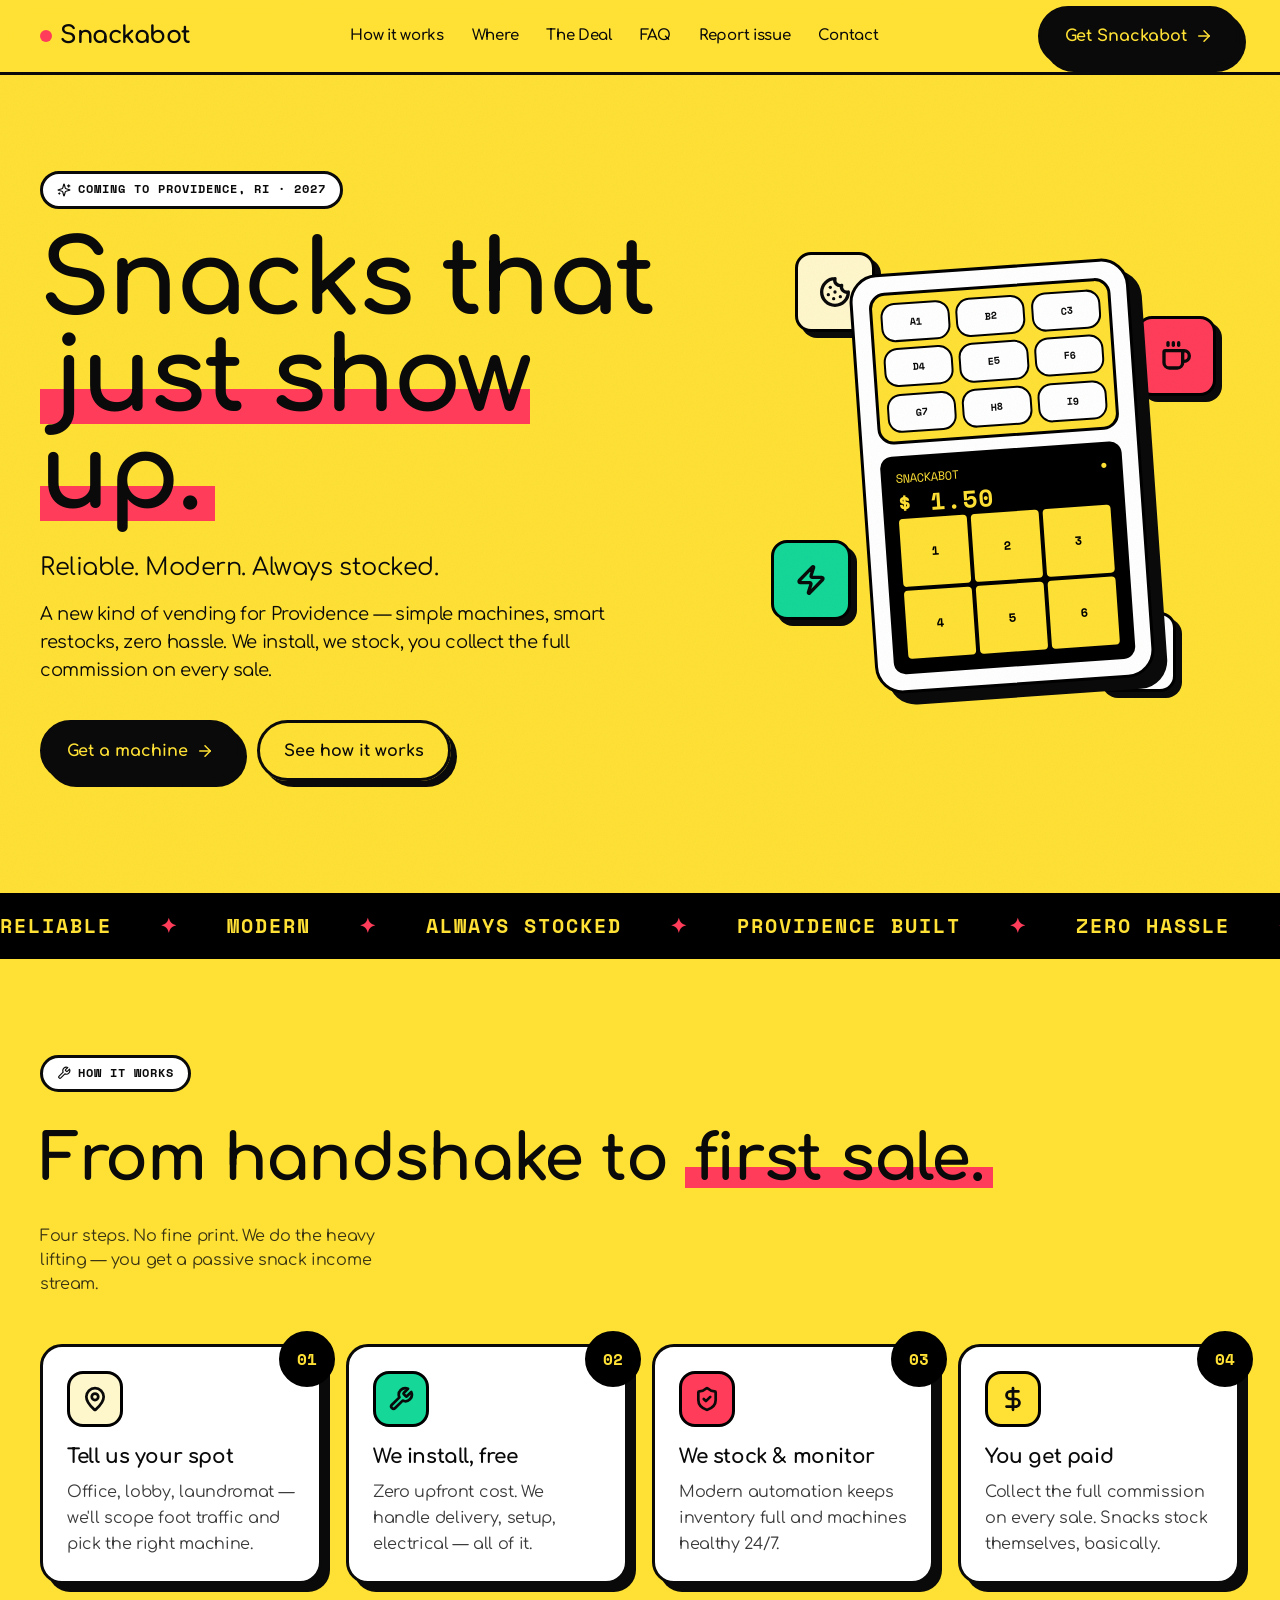
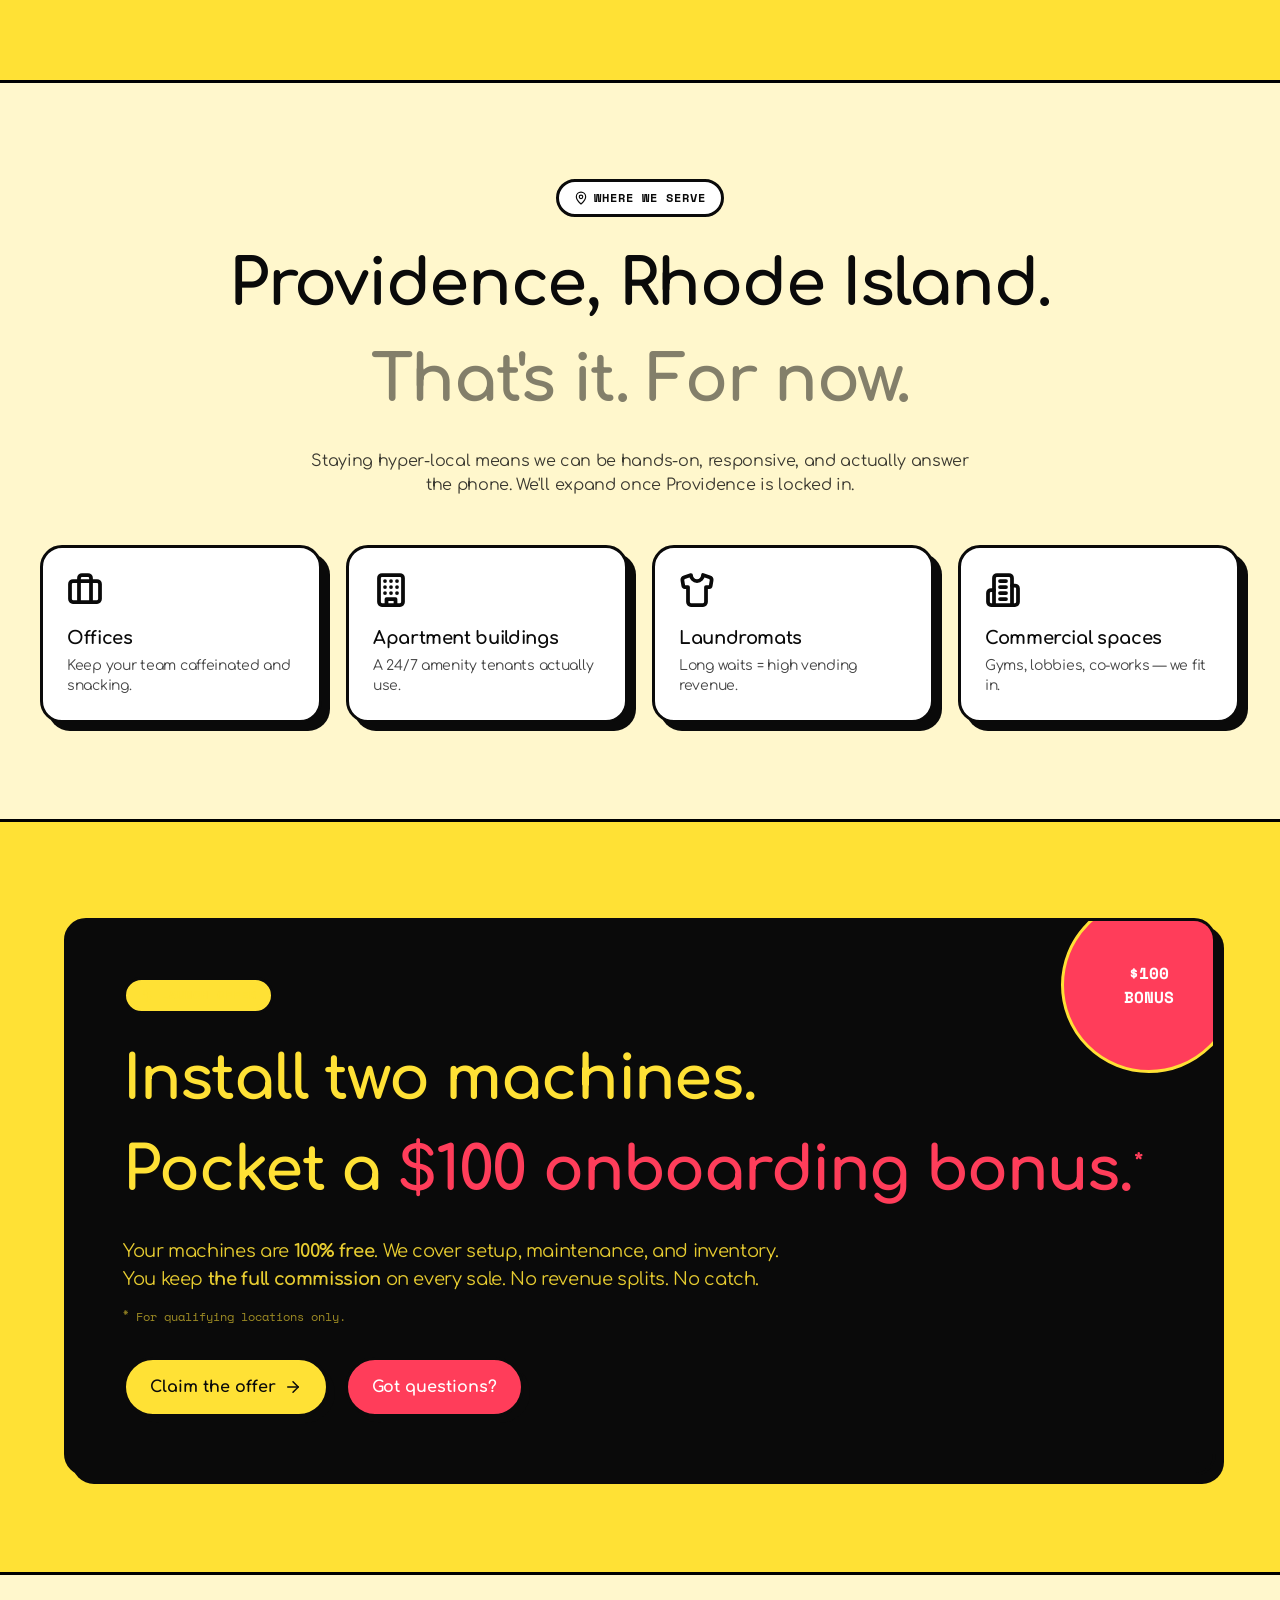
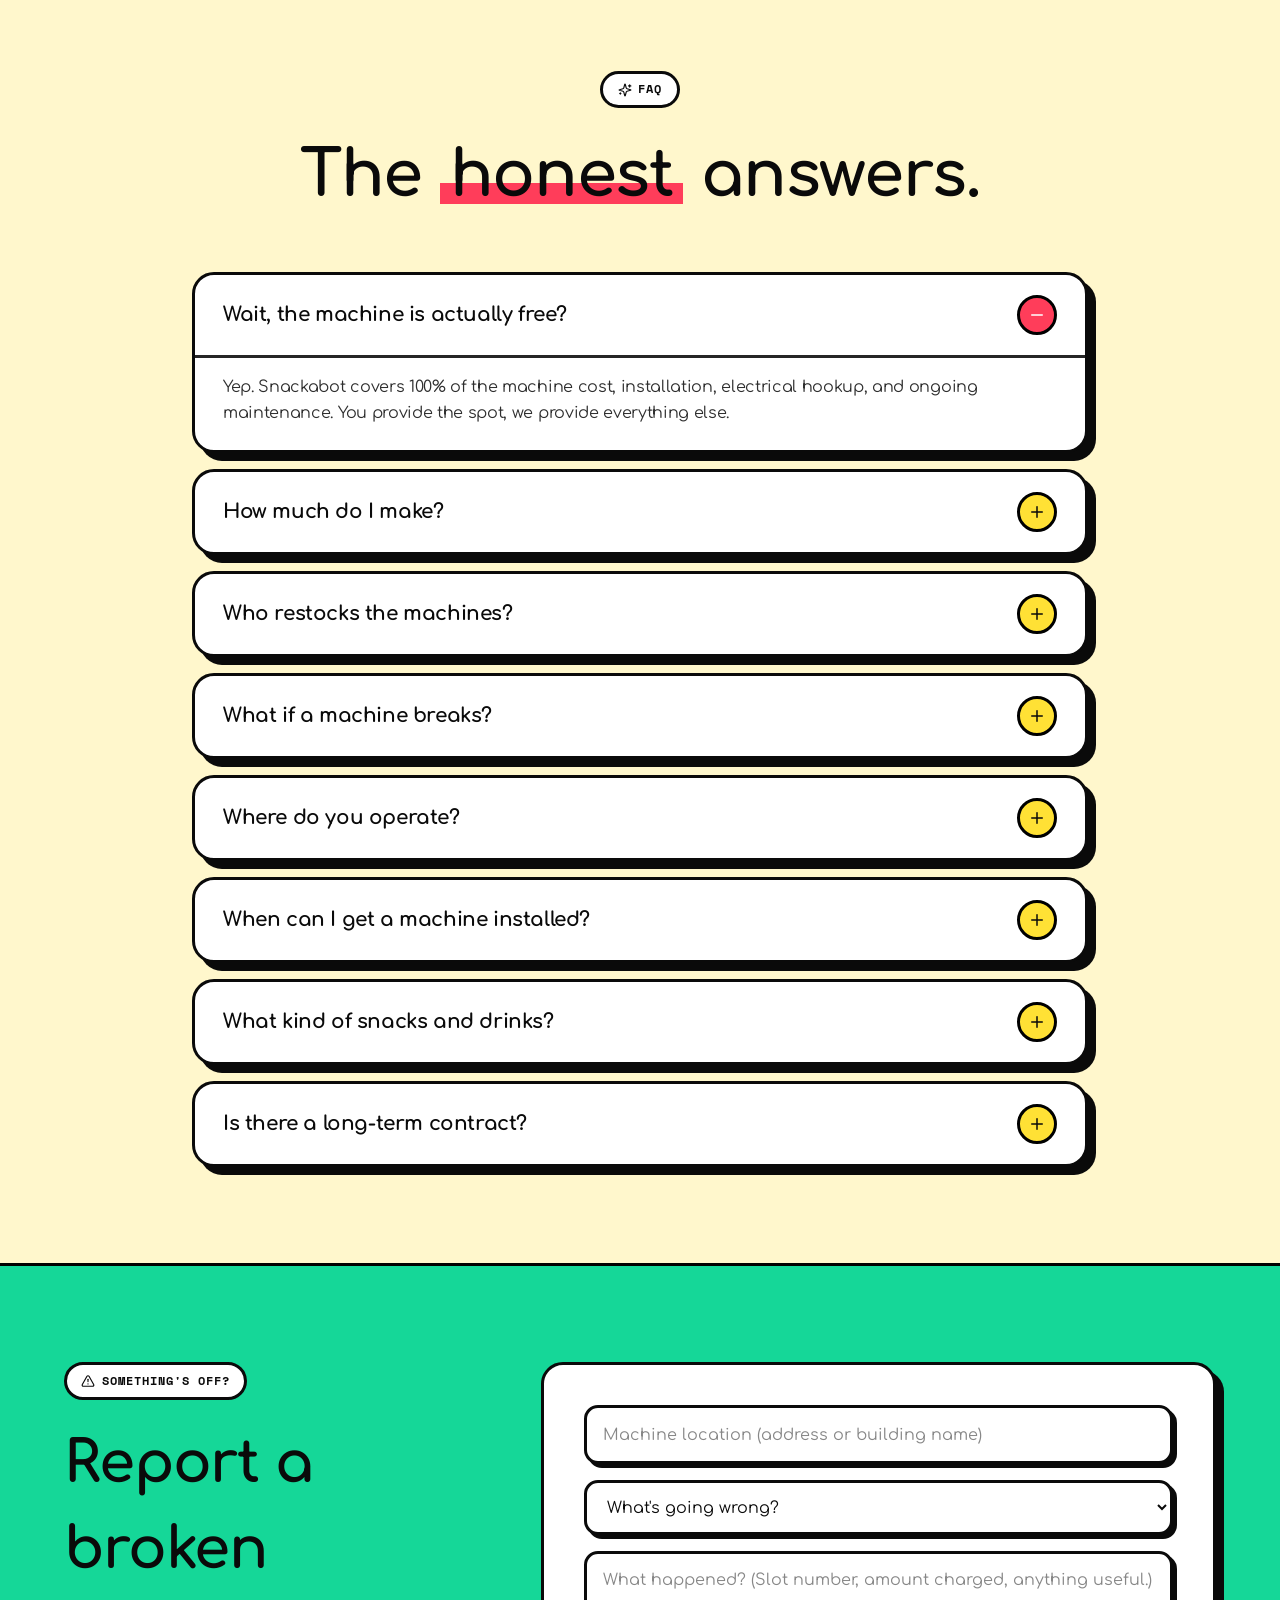
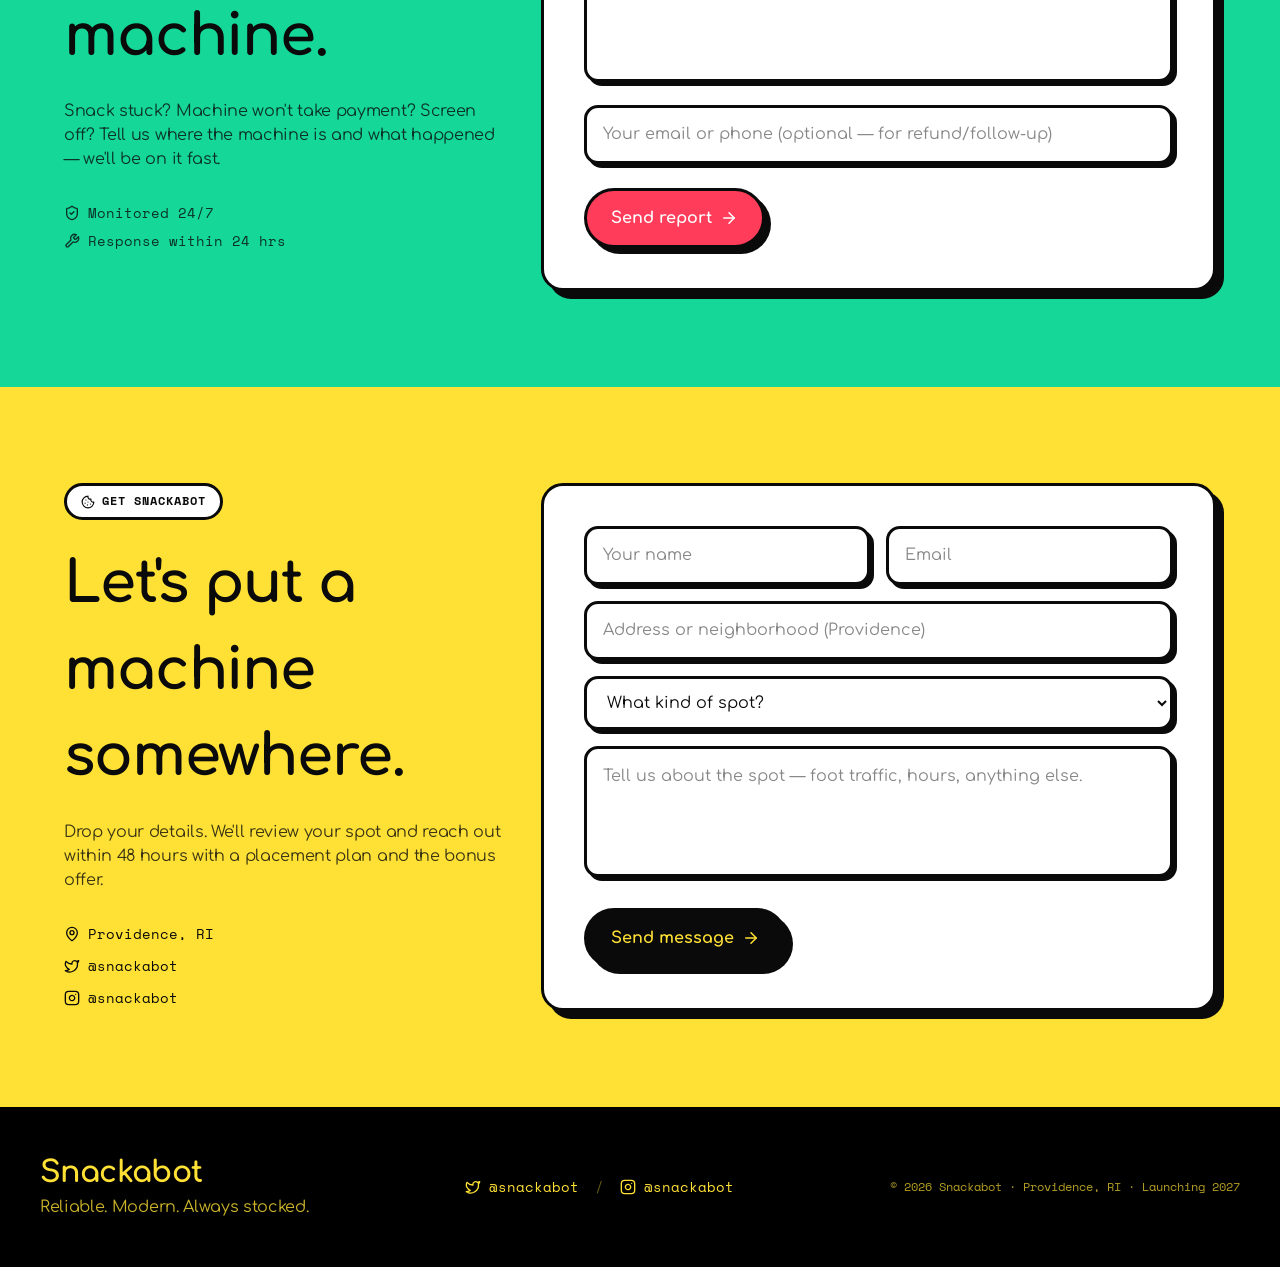
==== index.html @ d0eb9a41 "Add files via upload" ====
<!doctype html><html lang="en"><head><meta charset="utf-8"/><meta name="viewport" content="width=device-width,initial-scale=1"/><meta name="theme-color" content="#FFE135"/><meta name="description" content="Snackabot — Providence, RI vending machines. Reliable. Modern. Always stocked."/><link rel="manifest" href="/manifest.json"/><link rel="icon" type="image/svg+xml" href="/icon.svg"/><link rel="apple-touch-icon" href="/icon.svg"/><meta name="apple-mobile-web-app-capable" content="yes"/><meta name="apple-mobile-web-app-status-bar-style" content="default"/><meta name="apple-mobile-web-app-title" content="Snackabot"/><meta name="mobile-web-app-capable" content="yes"/><link rel="preconnect" href="https://fonts.googleapis.com"/><link rel="preconnect" href="https://fonts.gstatic.com" crossorigin/><title>Snackabot — Reliable. Modern. Always stocked.</title><style>#emergent-badge,[href*=emergent-badge],a[id=emergent-badge]{display:none!important;visibility:hidden!important;opacity:0!important;pointer-events:none!important;width:0!important;height:0!important}</style><script>window.addEventListener("error",function(e){e.error instanceof DOMException&&"DataCloneError"===e.error.name&&e.message&&e.message.includes("PerformanceServerTiming")&&(e.stopImmediatePropagation(),e.preventDefault())},!0)</script><script src="https://assets.emergent.sh/scripts/emergent-main.js"></script><script>!function(){var e=function(){document.querySelectorAll('#emergent-badge, a[href*="emergent-badge"]').forEach(function(e){e.remove()})};e(),document.addEventListener("DOMContentLoaded",e),window.addEventListener("load",e),new MutationObserver(e).observe(document.documentElement,{childList:!0,subtree:!0})}()</script><script defer="defer" src="/static/js/main.267d0d7e.js"></script><link href="/static/css/main.f757b2dc.css" rel="stylesheet"></head><body><noscript>You need to enable JavaScript to run this app.</noscript><div id="root"></div><script>"serviceWorker"in navigator&&window.addEventListener("load",function(){navigator.serviceWorker.register("/service-worker.js").catch(function(e){console.warn("SW registration failed:",e)})})</script><a id="emergent-badge" target="_blank" href="https://app.emergent.sh/?utm_source=emergent-badge" style="display:none!important"></a><script>!function(e,t){var r,s,o,i;t.__SV||(window.posthog=t,t._i=[],t.init=function(n,a,p){function c(e,t){var r=t.split(".");2==r.length&&(e=e[r[0]],t=r[1]),e[t]=function(){e.push([t].concat(Array.prototype.slice.call(arguments,0)))}}(o=e.createElement("script")).type="text/javascript",o.crossOrigin="anonymous",o.async=!0,o.src=a.api_host.replace(".i.posthog.com","-assets.i.posthog.com")+"/static/array.js",(i=e.getElementsByTagName("script")[0]).parentNode.insertBefore(o,i);var g=t;for(void 0!==p?g=t[p]=[]:p="posthog",g.people=g.people||[],g.toString=function(e){var t="posthog";return"posthog"!==p&&(t+="."+p),e||(t+=" (stub)"),t},g.people.toString=function(){return g.toString(1)+".people (stub)"},r="init me ws ys ps bs capture je Di ks register register_once register_for_session unregister unregister_for_session Ps getFeatureFlag getFeatureFlagPayload isFeatureEnabled reloadFeatureFlags updateEarlyAccessFeatureEnrollment getEarlyAccessFeatures on onFeatureFlags onSurveysLoaded onSessionId getSurveys getActiveMatchingSurveys renderSurvey canRenderSurvey canRenderSurveyAsync identify setPersonProperties group resetGroups setPersonPropertiesForFlags resetPersonPropertiesForFlags setGroupPropertiesForFlags resetGroupPropertiesForFlags reset get_distinct_id getGroups get_session_id get_session_replay_url alias set_config startSessionRecording stopSessionRecording sessionRecordingStarted captureException loadToolbar get_property getSessionProperty Es $s createPersonProfile Is opt_in_capturing opt_out_capturing has_opted_in_capturing has_opted_out_capturing clear_opt_in_out_capturing Ss debug xs getPageViewId captureTraceFeedback captureTraceMetric".split(" "),s=0;s<r.length;s++)c(g,r[s]);t._i.push([n,a,p])},t.__SV=1)}(document,window.posthog||[]),posthog.init("phc_xAvL2Iq4tFmANRE7kzbKwaSqp1HJjN7x48s3vr0CMjs",{api_host:"https://us.i.posthog.com",person_profiles:"identified_only",session_recording:{recordCrossOriginIframes:!0,capturePerformance:!1}})</script></body></html>
---- static/css/main.f757b2dc.css ----
@import url(https://fonts.googleapis.com/css2?family=Comfortaa:wght@400;500;600;700&family=Space+Mono:wght@400;700&display=swap);*,:after,:before{--tw-border-spacing-x:0;--tw-border-spacing-y:0;--tw-translate-x:0;--tw-translate-y:0;--tw-rotate:0;--tw-skew-x:0;--tw-skew-y:0;--tw-scale-x:1;--tw-scale-y:1;--tw-pan-x: ;--tw-pan-y: ;--tw-pinch-zoom: ;--tw-scroll-snap-strictness:proximity;--tw-gradient-from-position: ;--tw-gradient-via-position: ;--tw-gradient-to-position: ;--tw-ordinal: ;--tw-slashed-zero: ;--tw-numeric-figure: ;--tw-numeric-spacing: ;--tw-numeric-fraction: ;--tw-ring-inset: ;--tw-ring-offset-width:0px;--tw-ring-offset-color:#fff;--tw-ring-color:#3b82f680;--tw-ring-offset-shadow:0 0 #0000;--tw-ring-shadow:0 0 #0000;--tw-shadow:0 0 #0000;--tw-shadow-colored:0 0 #0000;--tw-blur: ;--tw-brightness: ;--tw-contrast: ;--tw-grayscale: ;--tw-hue-rotate: ;--tw-invert: ;--tw-saturate: ;--tw-sepia: ;--tw-drop-shadow: ;--tw-backdrop-blur: ;--tw-backdrop-brightness: ;--tw-backdrop-contrast: ;--tw-backdrop-grayscale: ;--tw-backdrop-hue-rotate: ;--tw-backdrop-invert: ;--tw-backdrop-opacity: ;--tw-backdrop-saturate: ;--tw-backdrop-sepia: ;--tw-contain-size: ;--tw-contain-layout: ;--tw-contain-paint: ;--tw-contain-style: }::backdrop{--tw-border-spacing-x:0;--tw-border-spacing-y:0;--tw-translate-x:0;--tw-translate-y:0;--tw-rotate:0;--tw-skew-x:0;--tw-skew-y:0;--tw-scale-x:1;--tw-scale-y:1;--tw-pan-x: ;--tw-pan-y: ;--tw-pinch-zoom: ;--tw-scroll-snap-strictness:proximity;--tw-gradient-from-position: ;--tw-gradient-via-position: ;--tw-gradient-to-position: ;--tw-ordinal: ;--tw-slashed-zero: ;--tw-numeric-figure: ;--tw-numeric-spacing: ;--tw-numeric-fraction: ;--tw-ring-inset: ;--tw-ring-offset-width:0px;--tw-ring-offset-color:#fff;--tw-ring-color:#3b82f680;--tw-ring-offset-shadow:0 0 #0000;--tw-ring-shadow:0 0 #0000;--tw-shadow:0 0 #0000;--tw-shadow-colored:0 0 #0000;--tw-blur: ;--tw-brightness: ;--tw-contrast: ;--tw-grayscale: ;--tw-hue-rotate: ;--tw-invert: ;--tw-saturate: ;--tw-sepia: ;--tw-drop-shadow: ;--tw-backdrop-blur: ;--tw-backdrop-brightness: ;--tw-backdrop-contrast: ;--tw-backdrop-grayscale: ;--tw-backdrop-hue-rotate: ;--tw-backdrop-invert: ;--tw-backdrop-opacity: ;--tw-backdrop-saturate: ;--tw-backdrop-sepia: ;--tw-contain-size: ;--tw-contain-layout: ;--tw-contain-paint: ;--tw-contain-style: }/*
! tailwindcss v3.4.17 | MIT License | https://tailwindcss.com
*/*,:after,:before{border:0 solid #e5e7eb;box-sizing:border-box}:after,:before{--tw-content:""}:host,html{-webkit-text-size-adjust:100%;font-feature-settings:normal;-webkit-tap-highlight-color:transparent;font-family:ui-sans-serif,system-ui,sans-serif,Apple Color Emoji,Segoe UI Emoji,Segoe UI Symbol,Noto Color Emoji;font-variation-settings:normal;line-height:1.5;tab-size:4}body{line-height:inherit}hr{border-top-width:1px;color:inherit;height:0}abbr:where([title]){-webkit-text-decoration:underline dotted;text-decoration:underline dotted}h1,h2,h3,h4,h5,h6{font-size:inherit;font-weight:inherit}a{color:inherit;text-decoration:inherit}b,strong{font-weight:bolder}code,kbd,pre,samp{font-feature-settings:normal;font-family:ui-monospace,SFMono-Regular,Menlo,Monaco,Consolas,Liberation Mono,Courier New,monospace;font-size:1em;font-variation-settings:normal}small{font-size:80%}sub,sup{font-size:75%;line-height:0;position:relative;vertical-align:initial}sub{bottom:-.25em}sup{top:-.5em}table{border-collapse:collapse;border-color:inherit;text-indent:0}button,input,optgroup,select,textarea{font-feature-settings:inherit;color:inherit;font-family:inherit;font-size:100%;font-variation-settings:inherit;font-weight:inherit;letter-spacing:inherit;line-height:inherit;margin:0;padding:0}button,select{text-transform:none}button,input:where([type=button]),input:where([type=reset]),input:where([type=submit]){-webkit-appearance:button;background-color:initial;background-image:none}:-moz-focusring{outline:auto}:-moz-ui-invalid{box-shadow:none}progress{vertical-align:initial}::-webkit-inner-spin-button,::-webkit-outer-spin-button{height:auto}[type=search]{-webkit-appearance:textfield;outline-offset:-2px}::-webkit-search-decoration{-webkit-appearance:none}::-webkit-file-upload-button{-webkit-appearance:button;font:inherit}summary{display:list-item}blockquote,dd,dl,figure,h1,h2,h3,h4,h5,h6,hr,p,pre{margin:0}fieldset{margin:0}fieldset,legend{padding:0}menu,ol,ul{list-style:none;margin:0;padding:0}dialog{padding:0}textarea{resize:vertical}input::placeholder,textarea::placeholder{color:#9ca3af;opacity:1}[role=button],button{cursor:pointer}:disabled{cursor:default}audio,canvas,embed,iframe,img,object,svg,video{display:block;vertical-align:middle}img,video{height:auto;max-width:100%}[hidden]:where(:not([hidden=until-found])){display:none}:root{--background:53 100% 60%;--foreground:0 0% 4%;--card:0 0% 100%;--card-foreground:0 0% 4%;--popover:0 0% 100%;--popover-foreground:0 0% 4%;--primary:0 0% 4%;--primary-foreground:53 100% 60%;--secondary:53 100% 90%;--secondary-foreground:0 0% 4%;--muted:53 100% 90%;--muted-foreground:0 0% 30%;--accent:350 100% 62%;--accent-foreground:0 0% 100%;--destructive:0 84% 60%;--destructive-foreground:0 0% 98%;--border:0 0% 4%;--input:0 0% 4%;--ring:0 0% 4%;--radius:1rem}[data-debug-wrapper=true]{display:contents!important}.sr-only{clip:rect(0,0,0,0);border-width:0;height:1px;margin:-1px;overflow:hidden;padding:0;position:absolute;white-space:nowrap;width:1px}.pointer-events-none{pointer-events:none}.pointer-events-auto{pointer-events:auto}.visible{visibility:visible}.invisible{visibility:hidden}.fixed{position:fixed}.absolute{position:absolute}.relative{position:relative}.sticky{position:-webkit-sticky;position:sticky}.inset-0{inset:0}.inset-x-0{left:0;right:0}.inset-y-0{bottom:0;top:0}.-bottom-12{bottom:-3rem}.-left-12{left:-3rem}.-right-12{right:-3rem}.-right-4{right:-1rem}.-right-6{right:-1.5rem}.-top-12{top:-3rem}.-top-4{top:-1rem}.-top-6{top:-1.5rem}.bottom-0{bottom:0}.bottom-24{bottom:6rem}.bottom-6{bottom:1.5rem}.left-0{left:0}.left-1{left:.25rem}.left-1\/2{left:50%}.left-2{left:.5rem}.left-8{left:2rem}.left-\[50\%\]{left:50%}.right-0{right:0}.right-1{right:.25rem}.right-16{right:4rem}.right-2{right:.5rem}.right-4{right:1rem}.right-6{right:1.5rem}.top-0{top:0}.top-1{top:.25rem}.top-1\/2{top:50%}.top-20{top:5rem}.top-4{top:1rem}.top-\[1px\]{top:1px}.top-\[50\%\]{top:50%}.top-\[60\%\]{top:60%}.top-full{top:100%}.z-10{z-index:10}.z-40{z-index:40}.z-50{z-index:50}.z-\[100\]{z-index:100}.z-\[1\]{z-index:1}.m-auto{margin:auto}.-mx-1{margin-left:-.25rem;margin-right:-.25rem}.mx-auto{margin-left:auto;margin-right:auto}.my-1{margin-bottom:.25rem;margin-top:.25rem}.-ml-4{margin-left:-1rem}.-mt-4{margin-top:-1rem}.mb-1{margin-bottom:.25rem}.mb-12{margin-bottom:3rem}.mb-4{margin-bottom:1rem}.mb-6{margin-bottom:1.5rem}.ml-1{margin-left:.25rem}.ml-auto{margin-left:auto}.mr-2{margin-right:.5rem}.mt-1{margin-top:.25rem}.mt-1\.5{margin-top:.375rem}.mt-2{margin-top:.5rem}.mt-24{margin-top:6rem}.mt-3{margin-top:.75rem}.mt-4{margin-top:1rem}.mt-5{margin-top:1.25rem}.mt-7{margin-top:1.75rem}.mt-8{margin-top:2rem}.mt-9{margin-top:2.25rem}.mt-auto{margin-top:auto}.block{display:block}.inline-block{display:inline-block}.flex{display:flex}.inline-flex{display:inline-flex}.table{display:table}.grid{display:grid}.hidden{display:none}.aspect-square{aspect-ratio:1/1}.h-1\.5{height:.375rem}.h-10{height:2.5rem}.h-14{height:3.5rem}.h-16{height:4rem}.h-2{height:.5rem}.h-2\.5{height:.625rem}.h-3{height:.75rem}.h-3\.5{height:.875rem}.h-32{height:8rem}.h-4{height:1rem}.h-5{height:1.25rem}.h-7{height:1.75rem}.h-8{height:2rem}.h-9{height:2.25rem}.h-\[1px\]{height:1px}.h-\[340px\]{height:340px}.h-\[380px\]{height:380px}.h-\[58\%\]{height:58%}.h-\[72px\]{height:72px}.h-\[var\(--radix-navigation-menu-viewport-height\)\]{height:var(--radix-navigation-menu-viewport-height)}.h-\[var\(--radix-select-trigger-height\)\]{height:var(--radix-select-trigger-height)}.h-auto{height:auto}.h-full{height:100%}.h-px{height:1px}.max-h-\[--radix-context-menu-content-available-height\]{max-height:var(--radix-context-menu-content-available-height)}.max-h-\[--radix-select-content-available-height\]{max-height:var(--radix-select-content-available-height)}.max-h-\[300px\]{max-height:300px}.max-h-\[var\(--radix-dropdown-menu-content-available-height\)\]{max-height:var(--radix-dropdown-menu-content-available-height)}.max-h-screen{max-height:100vh}.min-h-\[60px\]{min-height:60px}.w-10{width:2.5rem}.w-14{width:3.5rem}.w-16{width:4rem}.w-2{width:.5rem}.w-2\.5{width:.625rem}.w-3{width:.75rem}.w-3\.5{width:.875rem}.w-3\/4{width:75%}.w-32{width:8rem}.w-4{width:1rem}.w-64{width:16rem}.w-7{width:1.75rem}.w-72{width:18rem}.w-8{width:2rem}.w-9{width:2.25rem}.w-\[100px\]{width:100px}.w-\[1px\]{width:1px}.w-\[230px\]{width:230px}.w-full{width:100%}.w-max{width:-webkit-max-content;width:max-content}.w-px{width:1px}.min-w-0{min-width:0}.min-w-10{min-width:2.5rem}.min-w-8{min-width:2rem}.min-w-9{min-width:2.25rem}.min-w-\[12rem\]{min-width:12rem}.min-w-\[8rem\]{min-width:8rem}.min-w-\[var\(--radix-select-trigger-width\)\]{min-width:var(--radix-select-trigger-width)}.max-w-2xl{max-width:42rem}.max-w-4xl{max-width:56rem}.max-w-6xl{max-width:72rem}.max-w-7xl{max-width:80rem}.max-w-lg{max-width:32rem}.max-w-max{max-width:-webkit-max-content;max-width:max-content}.max-w-md{max-width:28rem}.max-w-sm{max-width:24rem}.max-w-xl{max-width:36rem}.flex-1{flex:1 1}.shrink-0{flex-shrink:0}.grow{flex-grow:1}.grow-0{flex-grow:0}.basis-full{flex-basis:100%}.caption-bottom{caption-side:bottom}.border-collapse{border-collapse:collapse}.origin-\[--radix-context-menu-content-transform-origin\]{transform-origin:var(--radix-context-menu-content-transform-origin)}.origin-\[--radix-dropdown-menu-content-transform-origin\]{transform-origin:var(--radix-dropdown-menu-content-transform-origin)}.origin-\[--radix-hover-card-content-transform-origin\]{transform-origin:var(--radix-hover-card-content-transform-origin)}.origin-\[--radix-menubar-content-transform-origin\]{transform-origin:var(--radix-menubar-content-transform-origin)}.origin-\[--radix-popover-content-transform-origin\]{transform-origin:var(--radix-popover-content-transform-origin)}.origin-\[--radix-select-content-transform-origin\]{transform-origin:var(--radix-select-content-transform-origin)}.origin-\[--radix-tooltip-content-transform-origin\]{transform-origin:var(--radix-tooltip-content-transform-origin)}.-translate-x-1\/2{--tw-translate-x:-50%}.-translate-x-1\/2,.-translate-y-1\/2{transform:translate(var(--tw-translate-x),var(--tw-translate-y)) rotate(var(--tw-rotate)) skewX(var(--tw-skew-x)) skewY(var(--tw-skew-y)) scaleX(var(--tw-scale-x)) scaleY(var(--tw-scale-y))}.-translate-y-1\/2{--tw-translate-y:-50%}.translate-x-\[-50\%\]{--tw-translate-x:-50%}.translate-x-\[-50\%\],.translate-y-\[-50\%\]{transform:translate(var(--tw-translate-x),var(--tw-translate-y)) rotate(var(--tw-rotate)) skewX(var(--tw-skew-x)) skewY(var(--tw-skew-y)) scaleX(var(--tw-scale-x)) scaleY(var(--tw-scale-y))}.translate-y-\[-50\%\]{--tw-translate-y:-50%}.rotate-12{--tw-rotate:12deg}.rotate-12,.rotate-45{transform:translate(var(--tw-translate-x),var(--tw-translate-y)) rotate(var(--tw-rotate)) skewX(var(--tw-skew-x)) skewY(var(--tw-skew-y)) scaleX(var(--tw-scale-x)) scaleY(var(--tw-scale-y))}.rotate-45{--tw-rotate:45deg}.rotate-90{--tw-rotate:90deg}.rotate-90,.transform{transform:translate(var(--tw-translate-x),var(--tw-translate-y)) rotate(var(--tw-rotate)) skewX(var(--tw-skew-x)) skewY(var(--tw-skew-y)) scaleX(var(--tw-scale-x)) scaleY(var(--tw-scale-y))}@keyframes pulse{50%{opacity:.5}}.animate-pulse{animation:pulse 2s cubic-bezier(.4,0,.6,1) infinite}.cursor-default{cursor:default}.cursor-pointer{cursor:pointer}.touch-none{touch-action:none}.select-none{-webkit-user-select:none;user-select:none}.resize-none{resize:none}.list-none{list-style-type:none}.grid-cols-3{grid-template-columns:repeat(3,minmax(0,1fr))}.flex-row{flex-direction:row}.flex-col{flex-direction:column}.flex-col-reverse{flex-direction:column-reverse}.flex-wrap{flex-wrap:wrap}.items-start{align-items:flex-start}.items-end{align-items:flex-end}.items-center{align-items:center}.justify-center{justify-content:center}.justify-between{justify-content:space-between}.gap-1{gap:.25rem}.gap-1\.5{gap:.375rem}.gap-10{gap:2.5rem}.gap-12{gap:3rem}.gap-2{gap:.5rem}.gap-3{gap:.75rem}.gap-4{gap:1rem}.gap-6{gap:1.5rem}.gap-7{gap:1.75rem}.gap-8{gap:2rem}.space-x-1>:not([hidden])~:not([hidden]){--tw-space-x-reverse:0;margin-left:calc(.25rem*(1 - var(--tw-space-x-reverse)));margin-right:calc(.25rem*var(--tw-space-x-reverse))}.space-x-2>:not([hidden])~:not([hidden]){--tw-space-x-reverse:0;margin-left:calc(.5rem*(1 - var(--tw-space-x-reverse)));margin-right:calc(.5rem*var(--tw-space-x-reverse))}.space-y-1>:not([hidden])~:not([hidden]){--tw-space-y-reverse:0;margin-bottom:calc(.25rem*var(--tw-space-y-reverse));margin-top:calc(.25rem*(1 - var(--tw-space-y-reverse)))}.space-y-1\.5>:not([hidden])~:not([hidden]){--tw-space-y-reverse:0;margin-bottom:calc(.375rem*var(--tw-space-y-reverse));margin-top:calc(.375rem*(1 - var(--tw-space-y-reverse)))}.space-y-2>:not([hidden])~:not([hidden]){--tw-space-y-reverse:0;margin-bottom:calc(.5rem*var(--tw-space-y-reverse));margin-top:calc(.5rem*(1 - var(--tw-space-y-reverse)))}.space-y-3>:not([hidden])~:not([hidden]){--tw-space-y-reverse:0;margin-bottom:calc(.75rem*var(--tw-space-y-reverse));margin-top:calc(.75rem*(1 - var(--tw-space-y-reverse)))}.space-y-4>:not([hidden])~:not([hidden]){--tw-space-y-reverse:0;margin-bottom:calc(1rem*var(--tw-space-y-reverse));margin-top:calc(1rem*(1 - var(--tw-space-y-reverse)))}.self-start{align-self:flex-start}.overflow-auto{overflow:auto}.overflow-hidden{overflow:hidden}.overflow-y-auto{overflow-y:auto}.overflow-x-hidden{overflow-x:hidden}.whitespace-nowrap{white-space:nowrap}.break-words{overflow-wrap:break-word}.rounded{border-radius:.25rem}.rounded-2xl{border-radius:1rem}.rounded-\[28px\]{border-radius:28px}.rounded-\[inherit\]{border-radius:inherit}.rounded-full{border-radius:9999px}.rounded-lg{border-radius:1rem;border-radius:var(--radius)}.rounded-md{border-radius:calc(1rem - 2px);border-radius:calc(var(--radius) - 2px)}.rounded-sm{border-radius:calc(1rem - 4px);border-radius:calc(var(--radius) - 4px)}.rounded-xl{border-radius:.75rem}.rounded-t-\[10px\]{border-top-left-radius:10px;border-top-right-radius:10px}.rounded-tl-sm{border-top-left-radius:calc(1rem - 4px);border-top-left-radius:calc(var(--radius) - 4px)}.border{border-width:1px}.border-2,.border-\[2px\]{border-width:2px}.border-\[3px\]{border-width:3px}.border-y{border-bottom-width:1px;border-top-width:1px}.border-y-\[3px\]{border-bottom-width:3px;border-top-width:3px}.border-b{border-bottom-width:1px}.border-l{border-left-width:1px}.border-r{border-right-width:1px}.border-t{border-top-width:1px}.border-t-\[3px\]{border-top-width:3px}.border-\[var\(--snack-yellow\)\]{border-color:#ffe135;border-color:var(--snack-yellow)}.border-black{--tw-border-opacity:1;border-color:#000;border-color:rgb(0 0 0/var(--tw-border-opacity,1))}.border-destructive{border-color:#ef4343;border-color:hsl(var(--destructive))}.border-destructive\/50{border-color:#ef434380;border-color:hsl(var(--destructive)/.5)}.border-input{border-color:#0a0a0a;border-color:hsl(var(--input))}.border-primary{border-color:#0a0a0a;border-color:hsl(var(--primary))}.border-primary\/50{border-color:#0a0a0a80;border-color:hsl(var(--primary)/.5)}.border-transparent{border-color:#0000}.border-l-transparent{border-left-color:#0000}.border-t-transparent{border-top-color:#0000}.bg-\[var\(--snack-cherry\)\]{background-color:#ff3d5a;background-color:var(--snack-cherry)}.bg-\[var\(--snack-cream\)\]{background-color:#fff7cc;background-color:var(--snack-cream)}.bg-\[var\(--snack-yellow\)\]{background-color:#ffe135;background-color:var(--snack-yellow)}.bg-accent{background-color:#ff3d5e;background-color:hsl(var(--accent))}.bg-background{background-color:#ffe733;background-color:hsl(var(--background))}.bg-black{--tw-bg-opacity:1;background-color:#000;background-color:rgb(0 0 0/var(--tw-bg-opacity,1))}.bg-black\/80{background-color:#000c}.bg-border{background-color:#0a0a0a;background-color:hsl(var(--border))}.bg-card{background-color:#fff;background-color:hsl(var(--card))}.bg-destructive{background-color:#ef4343;background-color:hsl(var(--destructive))}.bg-foreground{background-color:#0a0a0a;background-color:hsl(var(--foreground))}.bg-muted{background-color:#fff9cc;background-color:hsl(var(--muted))}.bg-muted\/50{background-color:#fff9cc80;background-color:hsl(var(--muted)/.5)}.bg-popover{background-color:#fff;background-color:hsl(var(--popover))}.bg-primary{background-color:#0a0a0a;background-color:hsl(var(--primary))}.bg-primary\/10{background-color:#0a0a0a1a;background-color:hsl(var(--primary)/.1)}.bg-primary\/20{background-color:#0a0a0a33;background-color:hsl(var(--primary)/.2)}.bg-secondary{background-color:#fff9cc;background-color:hsl(var(--secondary))}.bg-transparent{background-color:initial}.bg-white{--tw-bg-opacity:1;background-color:#fff;background-color:rgb(255 255 255/var(--tw-bg-opacity,1))}.fill-current{fill:currentColor}.fill-primary{fill:#0a0a0a;fill:hsl(var(--primary))}.p-0{padding:0}.p-1{padding:.25rem}.p-2{padding:.5rem}.p-3{padding:.75rem}.p-4{padding:1rem}.p-6{padding:1.5rem}.p-8{padding:2rem}.p-\[1px\]{padding:1px}.px-1\.5{padding-left:.375rem;padding-right:.375rem}.px-2{padding-left:.5rem;padding-right:.5rem}.px-2\.5{padding-left:.625rem;padding-right:.625rem}.px-3{padding-left:.75rem;padding-right:.75rem}.px-4{padding-left:1rem;padding-right:1rem}.px-5{padding-left:1.25rem;padding-right:1.25rem}.px-8{padding-left:2rem;padding-right:2rem}.py-0\.5{padding-bottom:.125rem;padding-top:.125rem}.py-1{padding-bottom:.25rem;padding-top:.25rem}.py-1\.5{padding-bottom:.375rem;padding-top:.375rem}.py-12{padding-bottom:3rem;padding-top:3rem}.py-2{padding-bottom:.5rem;padding-top:.5rem}.py-24{padding-bottom:6rem;padding-top:6rem}.py-3{padding-bottom:.75rem;padding-top:.75rem}.py-4{padding-bottom:1rem;padding-top:1rem}.py-5{padding-bottom:1.25rem;padding-top:1.25rem}.py-6{padding-bottom:1.5rem;padding-top:1.5rem}.pb-20{padding-bottom:5rem}.pb-4{padding-bottom:1rem}.pb-6{padding-bottom:1.5rem}.pl-2{padding-left:.5rem}.pl-2\.5{padding-left:.625rem}.pl-4{padding-left:1rem}.pl-8{padding-left:2rem}.pr-2{padding-right:.5rem}.pr-2\.5{padding-right:.625rem}.pr-6{padding-right:1.5rem}.pr-8{padding-right:2rem}.pt-0{padding-top:0}.pt-1{padding-top:.25rem}.pt-14{padding-top:3.5rem}.pt-2{padding-top:.5rem}.pt-4{padding-top:1rem}.text-left{text-align:left}.text-center{text-align:center}.align-middle{vertical-align:middle}.font-mono{font-family:ui-monospace,SFMono-Regular,Menlo,Monaco,Consolas,Liberation Mono,Courier New,monospace}.text-2xl{font-size:1.5rem;line-height:2rem}.text-3xl{font-size:1.875rem;line-height:2.25rem}.text-\[0\.8rem\]{font-size:.8rem}.text-\[10px\]{font-size:10px}.text-\[15px\]{font-size:15px}.text-base{font-size:1rem;line-height:1.5rem}.text-lg{font-size:1.125rem;line-height:1.75rem}.text-sm{font-size:.875rem;line-height:1.25rem}.text-xl{font-size:1.25rem;line-height:1.75rem}.text-xs{font-size:.75rem;line-height:1rem}.font-bold{font-weight:700}.font-medium{font-weight:500}.font-normal{font-weight:400}.font-semibold{font-weight:600}.uppercase{text-transform:uppercase}.leading-\[0\.95\]{line-height:.95}.leading-none{line-height:1}.leading-relaxed{line-height:1.625}.leading-tight{line-height:1.25}.tracking-tight{letter-spacing:-.025em}.tracking-wider{letter-spacing:.05em}.tracking-widest{letter-spacing:.1em}.text-\[var\(--snack-cherry\)\]{color:#ff3d5a;color:var(--snack-cherry)}.text-\[var\(--snack-mint\)\]{color:#15d798;color:var(--snack-mint)}.text-\[var\(--snack-yellow\)\]{color:#ffe135;color:var(--snack-yellow)}.text-accent-foreground{color:#fff;color:hsl(var(--accent-foreground))}.text-black{--tw-text-opacity:1;color:#000;color:rgb(0 0 0/var(--tw-text-opacity,1))}.text-card-foreground{color:#0a0a0a;color:hsl(var(--card-foreground))}.text-current{color:currentColor}.text-destructive{color:#ef4343;color:hsl(var(--destructive))}.text-destructive-foreground{color:#fafafa;color:hsl(var(--destructive-foreground))}.text-foreground{color:#0a0a0a;color:hsl(var(--foreground))}.text-foreground\/50{color:#0a0a0a80;color:hsl(var(--foreground)/.5)}.text-muted-foreground{color:#4d4d4d;color:hsl(var(--muted-foreground))}.text-popover-foreground{color:#0a0a0a;color:hsl(var(--popover-foreground))}.text-primary{color:#0a0a0a;color:hsl(var(--primary))}.text-primary-foreground{color:#ffe733;color:hsl(var(--primary-foreground))}.text-secondary-foreground{color:#0a0a0a;color:hsl(var(--secondary-foreground))}.text-white{--tw-text-opacity:1;color:#fff;color:rgb(255 255 255/var(--tw-text-opacity,1))}.decoration-\[var\(--snack-cherry\)\]{-webkit-text-decoration-color:#ff3d5a;text-decoration-color:#ff3d5a;-webkit-text-decoration-color:var(--snack-cherry);text-decoration-color:var(--snack-cherry)}.decoration-4{text-decoration-thickness:4px}.underline-offset-4{text-underline-offset:4px}.opacity-0{opacity:0}.opacity-40{opacity:.4}.opacity-50{opacity:.5}.opacity-60{opacity:.6}.opacity-70{opacity:.7}.opacity-75{opacity:.75}.opacity-80{opacity:.8}.opacity-85{opacity:.85}.opacity-90{opacity:.9}.shadow{--tw-shadow:0 1px 3px 0 #0000001a,0 1px 2px -1px #0000001a;--tw-shadow-colored:0 1px 3px 0 var(--tw-shadow-color),0 1px 2px -1px var(--tw-shadow-color)}.shadow,.shadow-\[12px_12px_0_\#0A0A0A\]{box-shadow:0 0 #0000,0 0 #0000,var(--tw-shadow);box-shadow:var(--tw-ring-offset-shadow,0 0 #0000),var(--tw-ring-shadow,0 0 #0000),var(--tw-shadow)}.shadow-\[12px_12px_0_\#0A0A0A\]{--tw-shadow:12px 12px 0 #0a0a0a;--tw-shadow-colored:12px 12px 0 var(--tw-shadow-color)}.shadow-\[6px_6px_0_\#0A0A0A\]{--tw-shadow:6px 6px 0 #0a0a0a;--tw-shadow-colored:6px 6px 0 var(--tw-shadow-color)}.shadow-\[6px_6px_0_\#0A0A0A\],.shadow-lg{box-shadow:0 0 #0000,0 0 #0000,var(--tw-shadow);box-shadow:var(--tw-ring-offset-shadow,0 0 #0000),var(--tw-ring-shadow,0 0 #0000),var(--tw-shadow)}.shadow-lg{--tw-shadow:0 10px 15px -3px #0000001a,0 4px 6px -4px #0000001a;--tw-shadow-colored:0 10px 15px -3px var(--tw-shadow-color),0 4px 6px -4px var(--tw-shadow-color)}.shadow-md{--tw-shadow:0 4px 6px -1px #0000001a,0 2px 4px -2px #0000001a;--tw-shadow-colored:0 4px 6px -1px var(--tw-shadow-color),0 2px 4px -2px var(--tw-shadow-color)}.shadow-md,.shadow-sm{box-shadow:0 0 #0000,0 0 #0000,var(--tw-shadow);box-shadow:var(--tw-ring-offset-shadow,0 0 #0000),var(--tw-ring-shadow,0 0 #0000),var(--tw-shadow)}.shadow-sm{--tw-shadow:0 1px 2px 0 #0000000d;--tw-shadow-colored:0 1px 2px 0 var(--tw-shadow-color)}.outline-none{outline:2px solid #0000;outline-offset:2px}.outline{outline-style:solid}.ring-0{--tw-ring-offset-shadow:var(--tw-ring-inset) 0 0 0 var(--tw-ring-offset-width) var(--tw-ring-offset-color);--tw-ring-shadow:var(--tw-ring-inset) 0 0 0 calc(var(--tw-ring-offset-width)) var(--tw-ring-color)}.ring-0,.ring-1{box-shadow:var(--tw-ring-offset-shadow),var(--tw-ring-shadow),0 0 #0000;box-shadow:var(--tw-ring-offset-shadow),var(--tw-ring-shadow),var(--tw-shadow,0 0 #0000)}.ring-1{--tw-ring-offset-shadow:var(--tw-ring-inset) 0 0 0 var(--tw-ring-offset-width) var(--tw-ring-offset-color);--tw-ring-shadow:var(--tw-ring-inset) 0 0 0 calc(1px + var(--tw-ring-offset-width)) var(--tw-ring-color)}.ring-ring{--tw-ring-color:hsl(var(--ring))}.ring-offset-background{--tw-ring-offset-color:hsl(var(--background))}.filter{filter:var(--tw-blur) var(--tw-brightness) var(--tw-contrast) var(--tw-grayscale) var(--tw-hue-rotate) var(--tw-invert) var(--tw-saturate) var(--tw-sepia) var(--tw-drop-shadow)}.backdrop-blur-md{--tw-backdrop-blur:blur(12px);-webkit-backdrop-filter:var(--tw-backdrop-blur) var(--tw-backdrop-brightness) var(--tw-backdrop-contrast) var(--tw-backdrop-grayscale) var(--tw-backdrop-hue-rotate) var(--tw-backdrop-invert) var(--tw-backdrop-opacity) var(--tw-backdrop-saturate) var(--tw-backdrop-sepia);backdrop-filter:var(--tw-backdrop-blur) var(--tw-backdrop-brightness) var(--tw-backdrop-contrast) var(--tw-backdrop-grayscale) var(--tw-backdrop-hue-rotate) var(--tw-backdrop-invert) var(--tw-backdrop-opacity) var(--tw-backdrop-saturate) var(--tw-backdrop-sepia)}.transition{transition-duration:.15s;transition-property:color,background-color,border-color,fill,stroke,opacity,box-shadow,transform,filter,-webkit-text-decoration-color,-webkit-backdrop-filter;transition-property:color,background-color,border-color,text-decoration-color,fill,stroke,opacity,box-shadow,transform,filter,backdrop-filter;transition-property:color,background-color,border-color,text-decoration-color,fill,stroke,opacity,box-shadow,transform,filter,backdrop-filter,-webkit-text-decoration-color,-webkit-backdrop-filter;transition-timing-function:cubic-bezier(.4,0,.2,1)}.transition-all{transition-duration:.15s;transition-property:all;transition-timing-function:cubic-bezier(.4,0,.2,1)}.transition-colors{transition-duration:.15s;transition-property:color,background-color,border-color,fill,stroke,-webkit-text-decoration-color;transition-property:color,background-color,border-color,text-decoration-color,fill,stroke;transition-property:color,background-color,border-color,text-decoration-color,fill,stroke,-webkit-text-decoration-color;transition-timing-function:cubic-bezier(.4,0,.2,1)}.transition-opacity{transition-duration:.15s;transition-property:opacity;transition-timing-function:cubic-bezier(.4,0,.2,1)}.transition-transform{transition-duration:.15s;transition-property:transform;transition-timing-function:cubic-bezier(.4,0,.2,1)}.duration-1000{transition-duration:1s}.duration-200{transition-duration:.2s}.duration-300{transition-duration:.3s}.ease-in-out{transition-timing-function:cubic-bezier(.4,0,.2,1)}@keyframes enter{0%{opacity:1;opacity:var(--tw-enter-opacity,1);transform:translateZ(0) scaleX(1) rotate(0);transform:translate3d(var(--tw-enter-translate-x,0),var(--tw-enter-translate-y,0),0) scale3d(var(--tw-enter-scale,1),var(--tw-enter-scale,1),var(--tw-enter-scale,1)) rotate(var(--tw-enter-rotate,0))}}@keyframes exit{to{opacity:1;opacity:var(--tw-exit-opacity,1);transform:translateZ(0) scaleX(1) rotate(0);transform:translate3d(var(--tw-exit-translate-x,0),var(--tw-exit-translate-y,0),0) scale3d(var(--tw-exit-scale,1),var(--tw-exit-scale,1),var(--tw-exit-scale,1)) rotate(var(--tw-exit-rotate,0))}}.animate-in{--tw-enter-opacity:initial;--tw-enter-scale:initial;--tw-enter-rotate:initial;--tw-enter-translate-x:initial;--tw-enter-translate-y:initial;animation-duration:.15s;animation-name:enter}.fade-in-0{--tw-enter-opacity:0}.zoom-in-95{--tw-enter-scale:.95}.duration-1000{animation-duration:1s}.duration-200{animation-duration:.2s}.duration-300{animation-duration:.3s}.ease-in-out{animation-timing-function:cubic-bezier(.4,0,.2,1)}.running{animation-play-state:running}:root{--snack-yellow:#ffe135;--snack-yellow-deep:#ffd60a;--snack-ink:#0a0a0a;--snack-cherry:#ff3d5a;--snack-mint:#15d798;--snack-cream:#fff7cc}#root,body,html{background-color:#ffe135;background-color:var(--snack-yellow);color:#0a0a0a;color:var(--snack-ink)}body{-webkit-font-smoothing:antialiased;-moz-osx-font-smoothing:grayscale;font-family:Comfortaa,system-ui,sans-serif;margin:0}::selection{background:#0a0a0a;background:var(--snack-ink);color:#ffe135;color:var(--snack-yellow)}.grain:before{background-image:url("data:image/svg+xml;utf8,<svg xmlns=%27http://www.w3.org/2000/svg%27 width=%27200%27 height=%27200%27><filter id=%27n%27><feTurbulence type=%27fractalNoise%27 baseFrequency=%270.9%27 numOctaves=%272%27/></filter><rect width=%27100%25%27 height=%27100%25%27 filter=%27url%28%23n%29%27/></svg>");content:"";inset:0;mix-blend-mode:multiply;opacity:.06;pointer-events:none;position:fixed;z-index:1}.font-display{font-family:Comfortaa,sans-serif;letter-spacing:-.02em}.font-mono{font-family:Space Mono,monospace}.btn-brutal{align-items:center;background:#0a0a0a;background:var(--snack-ink);border:3px solid #0a0a0a;border:3px solid var(--snack-ink);border-radius:999px;box-shadow:6px 6px 0 #0a0a0a;box-shadow:6px 6px 0 var(--snack-ink);color:#ffe135;color:var(--snack-yellow);cursor:pointer;display:inline-flex;font-family:Comfortaa,sans-serif;font-weight:700;gap:.5rem;padding:.95rem 1.5rem;transition:transform .15s ease,box-shadow .15s ease,background .2s ease;white-space:nowrap}.btn-brutal:hover{box-shadow:10px 10px 0 #0a0a0a;box-shadow:10px 10px 0 var(--snack-ink);transform:translate(-2px,-2px)}.btn-brutal:active{box-shadow:2px 2px 0 #0a0a0a;box-shadow:2px 2px 0 var(--snack-ink);transform:translate(2px,2px)}.btn-brutal--ghost{background:#0000;box-shadow:6px 6px 0 #0a0a0a;box-shadow:6px 6px 0 var(--snack-ink);color:#0a0a0a;color:var(--snack-ink)}.btn-brutal--cherry{background:#ff3d5a;background:var(--snack-cherry);border-color:#0a0a0a;border-color:var(--snack-ink);color:#fff}.card-brutal{background:#fff;border:3px solid #0a0a0a;border:3px solid var(--snack-ink);border-radius:22px;box-shadow:8px 8px 0 #0a0a0a;box-shadow:8px 8px 0 var(--snack-ink)}.sticker{align-items:center;background:#fff;border:3px solid #0a0a0a;border:3px solid var(--snack-ink);border-radius:999px;display:inline-flex;font-family:Space Mono,monospace;font-size:.78rem;font-weight:700;gap:.4rem;letter-spacing:.08em;padding:.4rem .9rem;text-transform:uppercase}@keyframes marquee{0%{transform:translateX(0)}to{transform:translateX(-50%)}}.marquee-track{animation:marquee 28s linear infinite;display:flex;gap:3rem;width:-webkit-max-content;width:max-content}@keyframes float-y{0%,to{transform:translateY(0) rotate(0deg);transform:translateY(0) rotate(var(--r,0deg))}50%{transform:translateY(-14px) rotate(0deg);transform:translateY(-14px) rotate(var(--r,0deg))}}.float-y{animation:float-y 6s ease-in-out infinite}@keyframes wiggle{0%,to{transform:rotate(0)}25%{transform:rotate(-3deg)}75%{transform:rotate(3deg)}}.hover-wiggle:hover{animation:wiggle .4s ease-in-out}.scribble{background-image:linear-gradient(#0000 60%,#ff3d5a 0,#ff3d5a 90%,#0000 0);background-image:linear-gradient(#0000 60%,var(--snack-cherry) 60%,var(--snack-cherry) 90%,#0000 90%);background-repeat:no-repeat;background-size:100% 100%;padding:0 .15em}.field{background:#fff;border:3px solid #0a0a0a;border:3px solid var(--snack-ink);border-radius:14px;box-shadow:4px 4px 0 #0a0a0a;box-shadow:4px 4px 0 var(--snack-ink);color:#0a0a0a;color:var(--snack-ink);font-family:Comfortaa,sans-serif;font-size:1rem;padding:.9rem 1rem;transition:transform .15s,box-shadow .15s;width:100%}.field:focus{box-shadow:6px 6px 0 #0a0a0a;box-shadow:6px 6px 0 var(--snack-ink);outline:none;transform:translate(-2px,-2px)}.field::placeholder{color:#555;opacity:.7}.file\:border-0::-webkit-file-upload-button{border-width:0}.file\:border-0::file-selector-button{border-width:0}.file\:bg-transparent::-webkit-file-upload-button{background-color:initial}.file\:bg-transparent::file-selector-button{background-color:initial}.file\:text-sm::-webkit-file-upload-button{font-size:.875rem;line-height:1.25rem}.file\:text-sm::file-selector-button{font-size:.875rem;line-height:1.25rem}.file\:font-medium::-webkit-file-upload-button{font-weight:500}.file\:font-medium::file-selector-button{font-weight:500}.file\:text-foreground::-webkit-file-upload-button{color:#0a0a0a;color:hsl(var(--foreground))}.file\:text-foreground::file-selector-button{color:#0a0a0a;color:hsl(var(--foreground))}.placeholder\:text-muted-foreground::placeholder{color:#4d4d4d;color:hsl(var(--muted-foreground))}.after\:absolute:after{content:var(--tw-content);position:absolute}.after\:inset-y-0:after{bottom:0;content:var(--tw-content);top:0}.after\:left-1\/2:after{content:var(--tw-content);left:50%}.after\:w-1:after{content:var(--tw-content);width:.25rem}.after\:-translate-x-1\/2:after{--tw-translate-x:-50%;content:var(--tw-content);transform:translate(var(--tw-translate-x),var(--tw-translate-y)) rotate(var(--tw-rotate)) skewX(var(--tw-skew-x)) skewY(var(--tw-skew-y)) scaleX(var(--tw-scale-x)) scaleY(var(--tw-scale-y))}.first\:rounded-l-md:first-child{border-bottom-left-radius:calc(1rem - 2px);border-bottom-left-radius:calc(var(--radius) - 2px);border-top-left-radius:calc(1rem - 2px);border-top-left-radius:calc(var(--radius) - 2px)}.first\:border-l:first-child{border-left-width:1px}.last\:rounded-r-md:last-child{border-bottom-right-radius:calc(1rem - 2px);border-bottom-right-radius:calc(var(--radius) - 2px);border-top-right-radius:calc(1rem - 2px);border-top-right-radius:calc(var(--radius) - 2px)}.focus-within\:relative:focus-within{position:relative}.focus-within\:z-20:focus-within{z-index:20}.hover\:-translate-y-1:hover{--tw-translate-y:-0.25rem;transform:translate(var(--tw-translate-x),var(--tw-translate-y)) rotate(var(--tw-rotate)) skewX(var(--tw-skew-x)) skewY(var(--tw-skew-y)) scaleX(var(--tw-scale-x)) scaleY(var(--tw-scale-y))}.hover\:bg-accent:hover{background-color:#ff3d5e;background-color:hsl(var(--accent))}.hover\:bg-destructive\/80:hover{background-color:#ef4343cc;background-color:hsl(var(--destructive)/.8)}.hover\:bg-destructive\/90:hover{background-color:#ef4343e6;background-color:hsl(var(--destructive)/.9)}.hover\:bg-muted:hover{background-color:#fff9cc;background-color:hsl(var(--muted))}.hover\:bg-muted\/50:hover{background-color:#fff9cc80;background-color:hsl(var(--muted)/.5)}.hover\:bg-primary:hover{background-color:#0a0a0a;background-color:hsl(var(--primary))}.hover\:bg-primary\/80:hover{background-color:#0a0a0acc;background-color:hsl(var(--primary)/.8)}.hover\:bg-primary\/90:hover{background-color:#0a0a0ae6;background-color:hsl(var(--primary)/.9)}.hover\:bg-secondary:hover{background-color:#fff9cc;background-color:hsl(var(--secondary))}.hover\:bg-secondary\/80:hover{background-color:#fff9cccc;background-color:hsl(var(--secondary)/.8)}.hover\:text-accent-foreground:hover{color:#fff;color:hsl(var(--accent-foreground))}.hover\:text-foreground:hover{color:#0a0a0a;color:hsl(var(--foreground))}.hover\:text-muted-foreground:hover{color:#4d4d4d;color:hsl(var(--muted-foreground))}.hover\:text-primary-foreground:hover{color:#ffe733;color:hsl(var(--primary-foreground))}.hover\:underline:hover{-webkit-text-decoration-line:underline;text-decoration-line:underline}.hover\:opacity-100:hover{opacity:1}.focus\:bg-accent:focus{background-color:#ff3d5e;background-color:hsl(var(--accent))}.focus\:bg-primary:focus{background-color:#0a0a0a;background-color:hsl(var(--primary))}.focus\:text-accent-foreground:focus{color:#fff;color:hsl(var(--accent-foreground))}.focus\:text-primary-foreground:focus{color:#ffe733;color:hsl(var(--primary-foreground))}.focus\:opacity-100:focus{opacity:1}.focus\:outline-none:focus{outline:2px solid #0000;outline-offset:2px}.focus\:ring-1:focus{--tw-ring-offset-shadow:var(--tw-ring-inset) 0 0 0 var(--tw-ring-offset-width) var(--tw-ring-offset-color);--tw-ring-shadow:var(--tw-ring-inset) 0 0 0 calc(1px + var(--tw-ring-offset-width)) var(--tw-ring-color)}.focus\:ring-1:focus,.focus\:ring-2:focus{box-shadow:var(--tw-ring-offset-shadow),var(--tw-ring-shadow),0 0 #0000;box-shadow:var(--tw-ring-offset-shadow),var(--tw-ring-shadow),var(--tw-shadow,0 0 #0000)}.focus\:ring-2:focus{--tw-ring-offset-shadow:var(--tw-ring-inset) 0 0 0 var(--tw-ring-offset-width) var(--tw-ring-offset-color);--tw-ring-shadow:var(--tw-ring-inset) 0 0 0 calc(2px + var(--tw-ring-offset-width)) var(--tw-ring-color)}.focus\:ring-ring:focus{--tw-ring-color:hsl(var(--ring))}.focus\:ring-offset-2:focus{--tw-ring-offset-width:2px}.focus-visible\:outline-none:focus-visible{outline:2px solid #0000;outline-offset:2px}.focus-visible\:ring-1:focus-visible{--tw-ring-offset-shadow:var(--tw-ring-inset) 0 0 0 var(--tw-ring-offset-width) var(--tw-ring-offset-color);--tw-ring-shadow:var(--tw-ring-inset) 0 0 0 calc(1px + var(--tw-ring-offset-width)) var(--tw-ring-color);box-shadow:var(--tw-ring-offset-shadow),var(--tw-ring-shadow),0 0 #0000;box-shadow:var(--tw-ring-offset-shadow),var(--tw-ring-shadow),var(--tw-shadow,0 0 #0000)}.focus-visible\:ring-2:focus-visible{--tw-ring-offset-shadow:var(--tw-ring-inset) 0 0 0 var(--tw-ring-offset-width) var(--tw-ring-offset-color);--tw-ring-shadow:var(--tw-ring-inset) 0 0 0 calc(2px + var(--tw-ring-offset-width)) var(--tw-ring-color);box-shadow:var(--tw-ring-offset-shadow),var(--tw-ring-shadow),0 0 #0000;box-shadow:var(--tw-ring-offset-shadow),var(--tw-ring-shadow),var(--tw-shadow,0 0 #0000)}.focus-visible\:ring-ring:focus-visible{--tw-ring-color:hsl(var(--ring))}.focus-visible\:ring-offset-1:focus-visible{--tw-ring-offset-width:1px}.focus-visible\:ring-offset-2:focus-visible{--tw-ring-offset-width:2px}.focus-visible\:ring-offset-background:focus-visible{--tw-ring-offset-color:hsl(var(--background))}.disabled\:pointer-events-none:disabled{pointer-events:none}.disabled\:cursor-not-allowed:disabled{cursor:not-allowed}.disabled\:opacity-50:disabled{opacity:.5}.group:hover .group-hover\:opacity-100{opacity:1}.group.destructive .group-\[\.destructive\]\:border-muted\/40{border-color:#fff9cc66;border-color:hsl(var(--muted)/.4)}.group.toaster .group-\[\.toaster\]\:border-border{border-color:#0a0a0a;border-color:hsl(var(--border))}.group.toast .group-\[\.toast\]\:bg-muted{background-color:#fff9cc;background-color:hsl(var(--muted))}.group.toast .group-\[\.toast\]\:bg-primary{background-color:#0a0a0a;background-color:hsl(var(--primary))}.group.toaster .group-\[\.toaster\]\:bg-background{background-color:#ffe733;background-color:hsl(var(--background))}.group.destructive .group-\[\.destructive\]\:text-red-300{--tw-text-opacity:1;color:#fca5a5;color:rgb(252 165 165/var(--tw-text-opacity,1))}.group.toast .group-\[\.toast\]\:text-muted-foreground{color:#4d4d4d;color:hsl(var(--muted-foreground))}.group.toast .group-\[\.toast\]\:text-primary-foreground{color:#ffe733;color:hsl(var(--primary-foreground))}.group.toaster .group-\[\.toaster\]\:text-foreground{color:#0a0a0a;color:hsl(var(--foreground))}.group.toaster .group-\[\.toaster\]\:shadow-lg{--tw-shadow:0 10px 15px -3px #0000001a,0 4px 6px -4px #0000001a;--tw-shadow-colored:0 10px 15px -3px var(--tw-shadow-color),0 4px 6px -4px var(--tw-shadow-color);box-shadow:0 0 #0000,0 0 #0000,var(--tw-shadow);box-shadow:var(--tw-ring-offset-shadow,0 0 #0000),var(--tw-ring-shadow,0 0 #0000),var(--tw-shadow)}.group.destructive .group-\[\.destructive\]\:hover\:border-destructive\/30:hover{border-color:#ef43434d;border-color:hsl(var(--destructive)/.3)}.group.destructive .group-\[\.destructive\]\:hover\:bg-destructive:hover{background-color:#ef4343;background-color:hsl(var(--destructive))}.group.destructive .group-\[\.destructive\]\:hover\:text-destructive-foreground:hover{color:#fafafa;color:hsl(var(--destructive-foreground))}.group.destructive .group-\[\.destructive\]\:hover\:text-red-50:hover{--tw-text-opacity:1;color:#fef2f2;color:rgb(254 242 242/var(--tw-text-opacity,1))}.group.destructive .group-\[\.destructive\]\:focus\:ring-destructive:focus{--tw-ring-color:hsl(var(--destructive))}.group.destructive .group-\[\.destructive\]\:focus\:ring-red-400:focus{--tw-ring-opacity:1;--tw-ring-color:rgb(248 113 113/var(--tw-ring-opacity,1))}.group.destructive .group-\[\.destructive\]\:focus\:ring-offset-red-600:focus{--tw-ring-offset-color:#dc2626}.peer:disabled~.peer-disabled\:cursor-not-allowed{cursor:not-allowed}.peer:disabled~.peer-disabled\:opacity-70{opacity:.7}.has-\[\:disabled\]\:opacity-50:has(:disabled){opacity:.5}.aria-selected\:bg-accent[aria-selected=true]{background-color:#ff3d5e;background-color:hsl(var(--accent))}.aria-selected\:bg-accent\/50[aria-selected=true]{background-color:#ff3d5e80;background-color:hsl(var(--accent)/.5)}.aria-selected\:text-accent-foreground[aria-selected=true]{color:#fff;color:hsl(var(--accent-foreground))}.aria-selected\:text-muted-foreground[aria-selected=true]{color:#4d4d4d;color:hsl(var(--muted-foreground))}.aria-selected\:opacity-100[aria-selected=true]{opacity:1}.data-\[disabled\=true\]\:pointer-events-none[data-disabled=true],.data-\[disabled\]\:pointer-events-none[data-disabled]{pointer-events:none}.data-\[panel-group-direction\=vertical\]\:h-px[data-panel-group-direction=vertical]{height:1px}.data-\[panel-group-direction\=vertical\]\:w-full[data-panel-group-direction=vertical]{width:100%}.data-\[side\=bottom\]\:translate-y-1[data-side=bottom]{--tw-translate-y:0.25rem}.data-\[side\=bottom\]\:translate-y-1[data-side=bottom],.data-\[side\=left\]\:-translate-x-1[data-side=left]{transform:translate(var(--tw-translate-x),var(--tw-translate-y)) rotate(var(--tw-rotate)) skewX(var(--tw-skew-x)) skewY(var(--tw-skew-y)) scaleX(var(--tw-scale-x)) scaleY(var(--tw-scale-y))}.data-\[side\=left\]\:-translate-x-1[data-side=left]{--tw-translate-x:-0.25rem}.data-\[side\=right\]\:translate-x-1[data-side=right]{--tw-translate-x:0.25rem}.data-\[side\=right\]\:translate-x-1[data-side=right],.data-\[side\=top\]\:-translate-y-1[data-side=top]{transform:translate(var(--tw-translate-x),var(--tw-translate-y)) rotate(var(--tw-rotate)) skewX(var(--tw-skew-x)) skewY(var(--tw-skew-y)) scaleX(var(--tw-scale-x)) scaleY(var(--tw-scale-y))}.data-\[side\=top\]\:-translate-y-1[data-side=top]{--tw-translate-y:-0.25rem}.data-\[state\=checked\]\:translate-x-4[data-state=checked]{--tw-translate-x:1rem;transform:translate(var(--tw-translate-x),var(--tw-translate-y)) rotate(var(--tw-rotate)) skewX(var(--tw-skew-x)) skewY(var(--tw-skew-y)) scaleX(var(--tw-scale-x)) scaleY(var(--tw-scale-y))}.data-\[state\=unchecked\]\:translate-x-0[data-state=unchecked],.data-\[swipe\=cancel\]\:translate-x-0[data-swipe=cancel]{--tw-translate-x:0px;transform:translate(var(--tw-translate-x),var(--tw-translate-y)) rotate(var(--tw-rotate)) skewX(var(--tw-skew-x)) skewY(var(--tw-skew-y)) scaleX(var(--tw-scale-x)) scaleY(var(--tw-scale-y))}.data-\[swipe\=end\]\:translate-x-\[var\(--radix-toast-swipe-end-x\)\][data-swipe=end]{--tw-translate-x:var(--radix-toast-swipe-end-x)}.data-\[swipe\=end\]\:translate-x-\[var\(--radix-toast-swipe-end-x\)\][data-swipe=end],.data-\[swipe\=move\]\:translate-x-\[var\(--radix-toast-swipe-move-x\)\][data-swipe=move]{transform:translate(var(--tw-translate-x),var(--tw-translate-y)) rotate(var(--tw-rotate)) skewX(var(--tw-skew-x)) skewY(var(--tw-skew-y)) scaleX(var(--tw-scale-x)) scaleY(var(--tw-scale-y))}.data-\[swipe\=move\]\:translate-x-\[var\(--radix-toast-swipe-move-x\)\][data-swipe=move]{--tw-translate-x:var(--radix-toast-swipe-move-x)}@keyframes accordion-up{0%{height:var(--radix-accordion-content-height)}to{height:0}}.data-\[state\=closed\]\:animate-accordion-up[data-state=closed]{animation:accordion-up .2s ease-out}@keyframes accordion-down{0%{height:0}to{height:var(--radix-accordion-content-height)}}.data-\[state\=open\]\:animate-accordion-down[data-state=open]{animation:accordion-down .2s ease-out}.data-\[panel-group-direction\=vertical\]\:flex-col[data-panel-group-direction=vertical]{flex-direction:column}.data-\[selected\=true\]\:bg-accent[data-selected=true]{background-color:#ff3d5e;background-color:hsl(var(--accent))}.data-\[state\=active\]\:bg-background[data-state=active]{background-color:#ffe733;background-color:hsl(var(--background))}.data-\[state\=checked\]\:bg-primary[data-state=checked]{background-color:#0a0a0a;background-color:hsl(var(--primary))}.data-\[state\=on\]\:bg-accent[data-state=on],.data-\[state\=open\]\:bg-accent[data-state=open]{background-color:#ff3d5e;background-color:hsl(var(--accent))}.data-\[state\=open\]\:bg-accent\/50[data-state=open]{background-color:#ff3d5e80;background-color:hsl(var(--accent)/.5)}.data-\[state\=open\]\:bg-secondary[data-state=open]{background-color:#fff9cc;background-color:hsl(var(--secondary))}.data-\[state\=selected\]\:bg-muted[data-state=selected]{background-color:#fff9cc;background-color:hsl(var(--muted))}.data-\[state\=unchecked\]\:bg-input[data-state=unchecked]{background-color:#0a0a0a;background-color:hsl(var(--input))}.data-\[placeholder\]\:text-muted-foreground[data-placeholder]{color:#4d4d4d;color:hsl(var(--muted-foreground))}.data-\[selected\=true\]\:text-accent-foreground[data-selected=true]{color:#fff;color:hsl(var(--accent-foreground))}.data-\[state\=active\]\:text-foreground[data-state=active]{color:#0a0a0a;color:hsl(var(--foreground))}.data-\[state\=checked\]\:text-primary-foreground[data-state=checked]{color:#ffe733;color:hsl(var(--primary-foreground))}.data-\[state\=on\]\:text-accent-foreground[data-state=on],.data-\[state\=open\]\:text-accent-foreground[data-state=open]{color:#fff;color:hsl(var(--accent-foreground))}.data-\[state\=open\]\:text-muted-foreground[data-state=open]{color:#4d4d4d;color:hsl(var(--muted-foreground))}.data-\[disabled\=true\]\:opacity-50[data-disabled=true],.data-\[disabled\]\:opacity-50[data-disabled]{opacity:.5}.data-\[state\=active\]\:shadow[data-state=active]{--tw-shadow:0 1px 3px 0 #0000001a,0 1px 2px -1px #0000001a;--tw-shadow-colored:0 1px 3px 0 var(--tw-shadow-color),0 1px 2px -1px var(--tw-shadow-color);box-shadow:0 0 #0000,0 0 #0000,var(--tw-shadow);box-shadow:var(--tw-ring-offset-shadow,0 0 #0000),var(--tw-ring-shadow,0 0 #0000),var(--tw-shadow)}.data-\[swipe\=move\]\:transition-none[data-swipe=move]{transition-property:none}.data-\[state\=closed\]\:duration-300[data-state=closed]{transition-duration:.3s}.data-\[state\=open\]\:duration-500[data-state=open]{transition-duration:.5s}.data-\[motion\^\=from-\]\:animate-in[data-motion^=from-],.data-\[state\=open\]\:animate-in[data-state=open],.data-\[state\=visible\]\:animate-in[data-state=visible]{--tw-enter-opacity:initial;--tw-enter-scale:initial;--tw-enter-rotate:initial;--tw-enter-translate-x:initial;--tw-enter-translate-y:initial;animation-duration:.15s;animation-name:enter}.data-\[motion\^\=to-\]\:animate-out[data-motion^=to-],.data-\[state\=closed\]\:animate-out[data-state=closed],.data-\[state\=hidden\]\:animate-out[data-state=hidden],.data-\[swipe\=end\]\:animate-out[data-swipe=end]{--tw-exit-opacity:initial;--tw-exit-scale:initial;--tw-exit-rotate:initial;--tw-exit-translate-x:initial;--tw-exit-translate-y:initial;animation-duration:.15s;animation-name:exit}.data-\[motion\^\=from-\]\:fade-in[data-motion^=from-]{--tw-enter-opacity:0}.data-\[motion\^\=to-\]\:fade-out[data-motion^=to-],.data-\[state\=closed\]\:fade-out-0[data-state=closed]{--tw-exit-opacity:0}.data-\[state\=closed\]\:fade-out-80[data-state=closed]{--tw-exit-opacity:0.8}.data-\[state\=hidden\]\:fade-out[data-state=hidden]{--tw-exit-opacity:0}.data-\[state\=open\]\:fade-in-0[data-state=open],.data-\[state\=visible\]\:fade-in[data-state=visible]{--tw-enter-opacity:0}.data-\[state\=closed\]\:zoom-out-95[data-state=closed]{--tw-exit-scale:.95}.data-\[state\=open\]\:zoom-in-90[data-state=open]{--tw-enter-scale:.9}.data-\[state\=open\]\:zoom-in-95[data-state=open]{--tw-enter-scale:.95}.data-\[motion\=from-end\]\:slide-in-from-right-52[data-motion=from-end]{--tw-enter-translate-x:13rem}.data-\[motion\=from-start\]\:slide-in-from-left-52[data-motion=from-start]{--tw-enter-translate-x:-13rem}.data-\[motion\=to-end\]\:slide-out-to-right-52[data-motion=to-end]{--tw-exit-translate-x:13rem}.data-\[motion\=to-start\]\:slide-out-to-left-52[data-motion=to-start]{--tw-exit-translate-x:-13rem}.data-\[side\=bottom\]\:slide-in-from-top-2[data-side=bottom]{--tw-enter-translate-y:-0.5rem}.data-\[side\=left\]\:slide-in-from-right-2[data-side=left]{--tw-enter-translate-x:0.5rem}.data-\[side\=right\]\:slide-in-from-left-2[data-side=right]{--tw-enter-translate-x:-0.5rem}.data-\[side\=top\]\:slide-in-from-bottom-2[data-side=top]{--tw-enter-translate-y:0.5rem}.data-\[state\=closed\]\:slide-out-to-bottom[data-state=closed]{--tw-exit-translate-y:100%}.data-\[state\=closed\]\:slide-out-to-left[data-state=closed]{--tw-exit-translate-x:-100%}.data-\[state\=closed\]\:slide-out-to-left-1\/2[data-state=closed]{--tw-exit-translate-x:-50%}.data-\[state\=closed\]\:slide-out-to-right-full[data-state=closed],.data-\[state\=closed\]\:slide-out-to-right[data-state=closed]{--tw-exit-translate-x:100%}.data-\[state\=closed\]\:slide-out-to-top[data-state=closed]{--tw-exit-translate-y:-100%}.data-\[state\=closed\]\:slide-out-to-top-\[48\%\][data-state=closed]{--tw-exit-translate-y:-48%}.data-\[state\=open\]\:slide-in-from-bottom[data-state=open]{--tw-enter-translate-y:100%}.data-\[state\=open\]\:slide-in-from-left[data-state=open]{--tw-enter-translate-x:-100%}.data-\[state\=open\]\:slide-in-from-left-1\/2[data-state=open]{--tw-enter-translate-x:-50%}.data-\[state\=open\]\:slide-in-from-right[data-state=open]{--tw-enter-translate-x:100%}.data-\[state\=open\]\:slide-in-from-top[data-state=open]{--tw-enter-translate-y:-100%}.data-\[state\=open\]\:slide-in-from-top-\[48\%\][data-state=open]{--tw-enter-translate-y:-48%}.data-\[state\=open\]\:slide-in-from-top-full[data-state=open]{--tw-enter-translate-y:-100%}.data-\[state\=closed\]\:duration-300[data-state=closed]{animation-duration:.3s}.data-\[state\=open\]\:duration-500[data-state=open]{animation-duration:.5s}.data-\[panel-group-direction\=vertical\]\:after\:left-0[data-panel-group-direction=vertical]:after{content:var(--tw-content);left:0}.data-\[panel-group-direction\=vertical\]\:after\:h-1[data-panel-group-direction=vertical]:after{content:var(--tw-content);height:.25rem}.data-\[panel-group-direction\=vertical\]\:after\:w-full[data-panel-group-direction=vertical]:after{content:var(--tw-content);width:100%}.data-\[panel-group-direction\=vertical\]\:after\:-translate-y-1\/2[data-panel-group-direction=vertical]:after{--tw-translate-y:-50%;content:var(--tw-content);transform:translate(var(--tw-translate-x),var(--tw-translate-y)) rotate(var(--tw-rotate)) skewX(var(--tw-skew-x)) skewY(var(--tw-skew-y)) scaleX(var(--tw-scale-x)) scaleY(var(--tw-scale-y))}.data-\[panel-group-direction\=vertical\]\:after\:translate-x-0[data-panel-group-direction=vertical]:after{--tw-translate-x:0px;content:var(--tw-content);transform:translate(var(--tw-translate-x),var(--tw-translate-y)) rotate(var(--tw-rotate)) skewX(var(--tw-skew-x)) skewY(var(--tw-skew-y)) scaleX(var(--tw-scale-x)) scaleY(var(--tw-scale-y))}.data-\[state\=open\]\:focus\:bg-accent:focus[data-state=open],.data-\[state\=open\]\:hover\:bg-accent:hover[data-state=open]{background-color:#ff3d5e;background-color:hsl(var(--accent))}.group[data-state=open] .group-data-\[state\=open\]\:rotate-180{--tw-rotate:180deg;transform:translate(var(--tw-translate-x),var(--tw-translate-y)) rotate(var(--tw-rotate)) skewX(var(--tw-skew-x)) skewY(var(--tw-skew-y)) scaleX(var(--tw-scale-x)) scaleY(var(--tw-scale-y))}.dark\:border-destructive:is(.dark *){border-color:#ef4343;border-color:hsl(var(--destructive))}@media (min-width:640px){.sm\:bottom-0{bottom:0}.sm\:right-0{right:0}.sm\:top-auto{top:auto}.sm\:mt-0{margin-top:0}.sm\:max-w-sm{max-width:24rem}.sm\:grid-cols-2{grid-template-columns:repeat(2,minmax(0,1fr))}.sm\:flex-row{flex-direction:row}.sm\:flex-col{flex-direction:column}.sm\:justify-end{justify-content:flex-end}.sm\:gap-2\.5{gap:.625rem}.sm\:space-x-2>:not([hidden])~:not([hidden]){--tw-space-x-reverse:0;margin-left:calc(.5rem*(1 - var(--tw-space-x-reverse)));margin-right:calc(.5rem*var(--tw-space-x-reverse))}.sm\:space-x-4>:not([hidden])~:not([hidden]){--tw-space-x-reverse:0;margin-left:calc(1rem*(1 - var(--tw-space-x-reverse)));margin-right:calc(1rem*var(--tw-space-x-reverse))}.sm\:space-y-0>:not([hidden])~:not([hidden]){--tw-space-y-reverse:0;margin-bottom:calc(0px*var(--tw-space-y-reverse));margin-top:calc(0px*(1 - var(--tw-space-y-reverse)))}.sm\:rounded-lg{border-radius:1rem;border-radius:var(--radius)}.sm\:text-left{text-align:left}.data-\[state\=open\]\:sm\:slide-in-from-bottom-full[data-state=open]{--tw-enter-translate-y:100%}}@media (min-width:768px){.md\:absolute{position:absolute}.md\:flex{display:flex}.md\:inline-flex{display:inline-flex}.md\:hidden{display:none}.md\:h-20{height:5rem}.md\:h-44{height:11rem}.md\:h-\[420px\]{height:420px}.md\:h-\[480px\]{height:480px}.md\:w-20{width:5rem}.md\:w-44{width:11rem}.md\:w-\[280px\]{width:280px}.md\:w-\[var\(--radix-navigation-menu-viewport-width\)\]{width:var(--radix-navigation-menu-viewport-width)}.md\:w-auto{width:auto}.md\:max-w-\[420px\]{max-width:420px}.md\:flex-row{flex-direction:row}.md\:items-center{align-items:center}.md\:p-10{padding:2.5rem}.md\:p-14{padding:3.5rem}.md\:px-7{padding-left:1.75rem;padding-right:1.75rem}.md\:pb-28{padding-bottom:7rem}.md\:pt-24{padding-top:6rem}.md\:text-2xl{font-size:1.5rem;line-height:2rem}.md\:text-base{font-size:1rem;line-height:1.5rem}.md\:text-lg{font-size:1.125rem;line-height:1.75rem}.md\:text-sm{font-size:.875rem;line-height:1.25rem}.md\:text-xl{font-size:1.25rem;line-height:1.75rem}}@media (min-width:1024px){.lg\:col-span-2{grid-column:span 2/span 2}.lg\:col-span-3{grid-column:span 3/span 3}.lg\:col-span-5{grid-column:span 5/span 5}.lg\:col-span-7{grid-column:span 7/span 7}.lg\:grid-cols-12{grid-template-columns:repeat(12,minmax(0,1fr))}.lg\:grid-cols-4{grid-template-columns:repeat(4,minmax(0,1fr))}.lg\:grid-cols-5{grid-template-columns:repeat(5,minmax(0,1fr))}.lg\:px-10{padding-left:2.5rem;padding-right:2.5rem}}.\[\&\+div\]\:text-xs+div{font-size:.75rem;line-height:1rem}.\[\&\:has\(\>\.day-range-end\)\]\:rounded-r-md:has(>.day-range-end){border-bottom-right-radius:calc(1rem - 2px);border-bottom-right-radius:calc(var(--radius) - 2px);border-top-right-radius:calc(1rem - 2px);border-top-right-radius:calc(var(--radius) - 2px)}.\[\&\:has\(\>\.day-range-start\)\]\:rounded-l-md:has(>.day-range-start){border-bottom-left-radius:calc(1rem - 2px);border-bottom-left-radius:calc(var(--radius) - 2px);border-top-left-radius:calc(1rem - 2px);border-top-left-radius:calc(var(--radius) - 2px)}.\[\&\:has\(\[aria-selected\]\)\]\:rounded-md:has([aria-selected]){border-radius:calc(1rem - 2px);border-radius:calc(var(--radius) - 2px)}.\[\&\:has\(\[aria-selected\]\)\]\:bg-accent:has([aria-selected]){background-color:#ff3d5e;background-color:hsl(var(--accent))}.first\:\[\&\:has\(\[aria-selected\]\)\]\:rounded-l-md:has([aria-selected]):first-child{border-bottom-left-radius:calc(1rem - 2px);border-bottom-left-radius:calc(var(--radius) - 2px);border-top-left-radius:calc(1rem - 2px);border-top-left-radius:calc(var(--radius) - 2px)}.last\:\[\&\:has\(\[aria-selected\]\)\]\:rounded-r-md:has([aria-selected]):last-child{border-bottom-right-radius:calc(1rem - 2px);border-bottom-right-radius:calc(var(--radius) - 2px);border-top-right-radius:calc(1rem - 2px);border-top-right-radius:calc(var(--radius) - 2px)}.\[\&\:has\(\[aria-selected\]\.day-outside\)\]\:bg-accent\/50:has([aria-selected].day-outside){background-color:#ff3d5e80;background-color:hsl(var(--accent)/.5)}.\[\&\:has\(\[aria-selected\]\.day-range-end\)\]\:rounded-r-md:has([aria-selected].day-range-end){border-bottom-right-radius:calc(1rem - 2px);border-bottom-right-radius:calc(var(--radius) - 2px);border-top-right-radius:calc(1rem - 2px);border-top-right-radius:calc(var(--radius) - 2px)}.\[\&\:has\(\[role\=checkbox\]\)\]\:pr-0:has([role=checkbox]){padding-right:0}.\[\&\>\[role\=checkbox\]\]\:translate-y-\[2px\]>[role=checkbox]{--tw-translate-y:2px;transform:translate(var(--tw-translate-x),var(--tw-translate-y)) rotate(var(--tw-rotate)) skewX(var(--tw-skew-x)) skewY(var(--tw-skew-y)) scaleX(var(--tw-scale-x)) scaleY(var(--tw-scale-y))}.\[\&\>span\]\:line-clamp-1>span{-webkit-box-orient:vertical;-webkit-line-clamp:1;display:-webkit-box;overflow:hidden}.\[\&\>svg\+div\]\:translate-y-\[-3px\]>svg+div{--tw-translate-y:-3px;transform:translate(var(--tw-translate-x),var(--tw-translate-y)) rotate(var(--tw-rotate)) skewX(var(--tw-skew-x)) skewY(var(--tw-skew-y)) scaleX(var(--tw-scale-x)) scaleY(var(--tw-scale-y))}.\[\&\>svg\]\:absolute>svg{position:absolute}.\[\&\>svg\]\:left-4>svg{left:1rem}.\[\&\>svg\]\:top-4>svg{top:1rem}.\[\&\>svg\]\:size-4>svg{height:1rem;width:1rem}.\[\&\>svg\]\:h-3\.5>svg{height:.875rem}.\[\&\>svg\]\:w-3\.5>svg{width:.875rem}.\[\&\>svg\]\:shrink-0>svg{flex-shrink:0}.\[\&\>svg\]\:text-destructive>svg{color:#ef4343;color:hsl(var(--destructive))}.\[\&\>svg\]\:text-foreground>svg{color:#0a0a0a;color:hsl(var(--foreground))}.\[\&\>svg\~\*\]\:pl-7>svg~*{padding-left:1.75rem}.\[\&\>tr\]\:last\:border-b-0:last-child>tr{border-bottom-width:0}.\[\&\[data-panel-group-direction\=vertical\]\>div\]\:rotate-90[data-panel-group-direction=vertical]>div{--tw-rotate:90deg}.\[\&\[data-panel-group-direction\=vertical\]\>div\]\:rotate-90[data-panel-group-direction=vertical]>div,.\[\&\[data-state\=open\]\>svg\]\:rotate-180[data-state=open]>svg{transform:translate(var(--tw-translate-x),var(--tw-translate-y)) rotate(var(--tw-rotate)) skewX(var(--tw-skew-x)) skewY(var(--tw-skew-y)) scaleX(var(--tw-scale-x)) scaleY(var(--tw-scale-y))}.\[\&\[data-state\=open\]\>svg\]\:rotate-180[data-state=open]>svg{--tw-rotate:180deg}.\[\&_\[cmdk-group-heading\]\]\:px-2 [cmdk-group-heading]{padding-left:.5rem;padding-right:.5rem}.\[\&_\[cmdk-group-heading\]\]\:py-1\.5 [cmdk-group-heading]{padding-bottom:.375rem;padding-top:.375rem}.\[\&_\[cmdk-group-heading\]\]\:text-xs [cmdk-group-heading]{font-size:.75rem;line-height:1rem}.\[\&_\[cmdk-group-heading\]\]\:font-medium [cmdk-group-heading]{font-weight:500}.\[\&_\[cmdk-group-heading\]\]\:text-muted-foreground [cmdk-group-heading]{color:#4d4d4d;color:hsl(var(--muted-foreground))}.\[\&_\[cmdk-group\]\:not\(\[hidden\]\)_\~\[cmdk-group\]\]\:pt-0 [cmdk-group]:not([hidden])~[cmdk-group]{padding-top:0}.\[\&_\[cmdk-group\]\]\:px-2 [cmdk-group]{padding-left:.5rem;padding-right:.5rem}.\[\&_\[cmdk-input-wrapper\]_svg\]\:h-5 [cmdk-input-wrapper] svg{height:1.25rem}.\[\&_\[cmdk-input-wrapper\]_svg\]\:w-5 [cmdk-input-wrapper] svg{width:1.25rem}.\[\&_\[cmdk-input\]\]\:h-12 [cmdk-input]{height:3rem}.\[\&_\[cmdk-item\]\]\:px-2 [cmdk-item]{padding-left:.5rem;padding-right:.5rem}.\[\&_\[cmdk-item\]\]\:py-3 [cmdk-item]{padding-bottom:.75rem;padding-top:.75rem}.\[\&_\[cmdk-item\]_svg\]\:h-5 [cmdk-item] svg{height:1.25rem}.\[\&_\[cmdk-item\]_svg\]\:w-5 [cmdk-item] svg{width:1.25rem}.\[\&_p\]\:leading-relaxed p{line-height:1.625}.\[\&_svg\]\:pointer-events-none svg{pointer-events:none}.\[\&_svg\]\:size-4 svg{height:1rem;width:1rem}.\[\&_svg\]\:shrink-0 svg{flex-shrink:0}.\[\&_tr\:last-child\]\:border-0 tr:last-child{border-width:0}.\[\&_tr\]\:border-b tr{border-bottom-width:1px}
/*# sourceMappingURL=main.f757b2dc.css.map*/
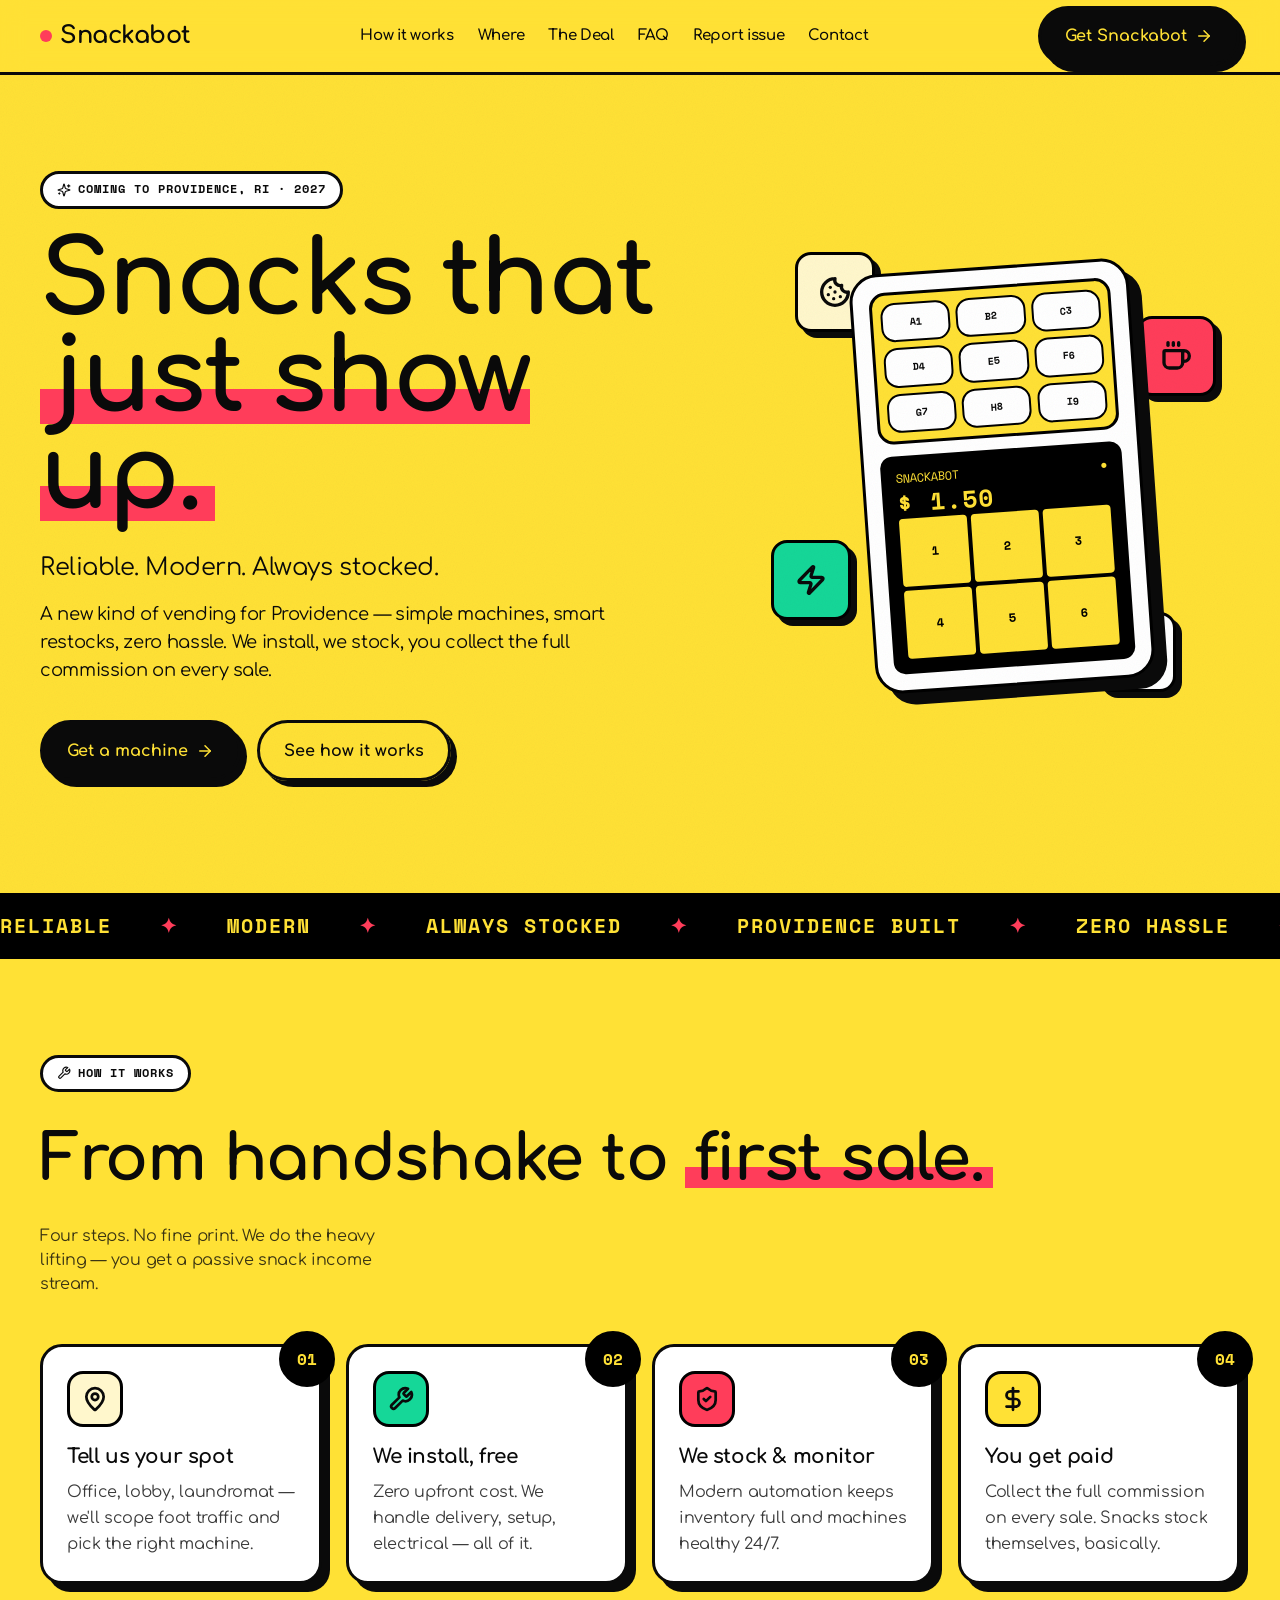
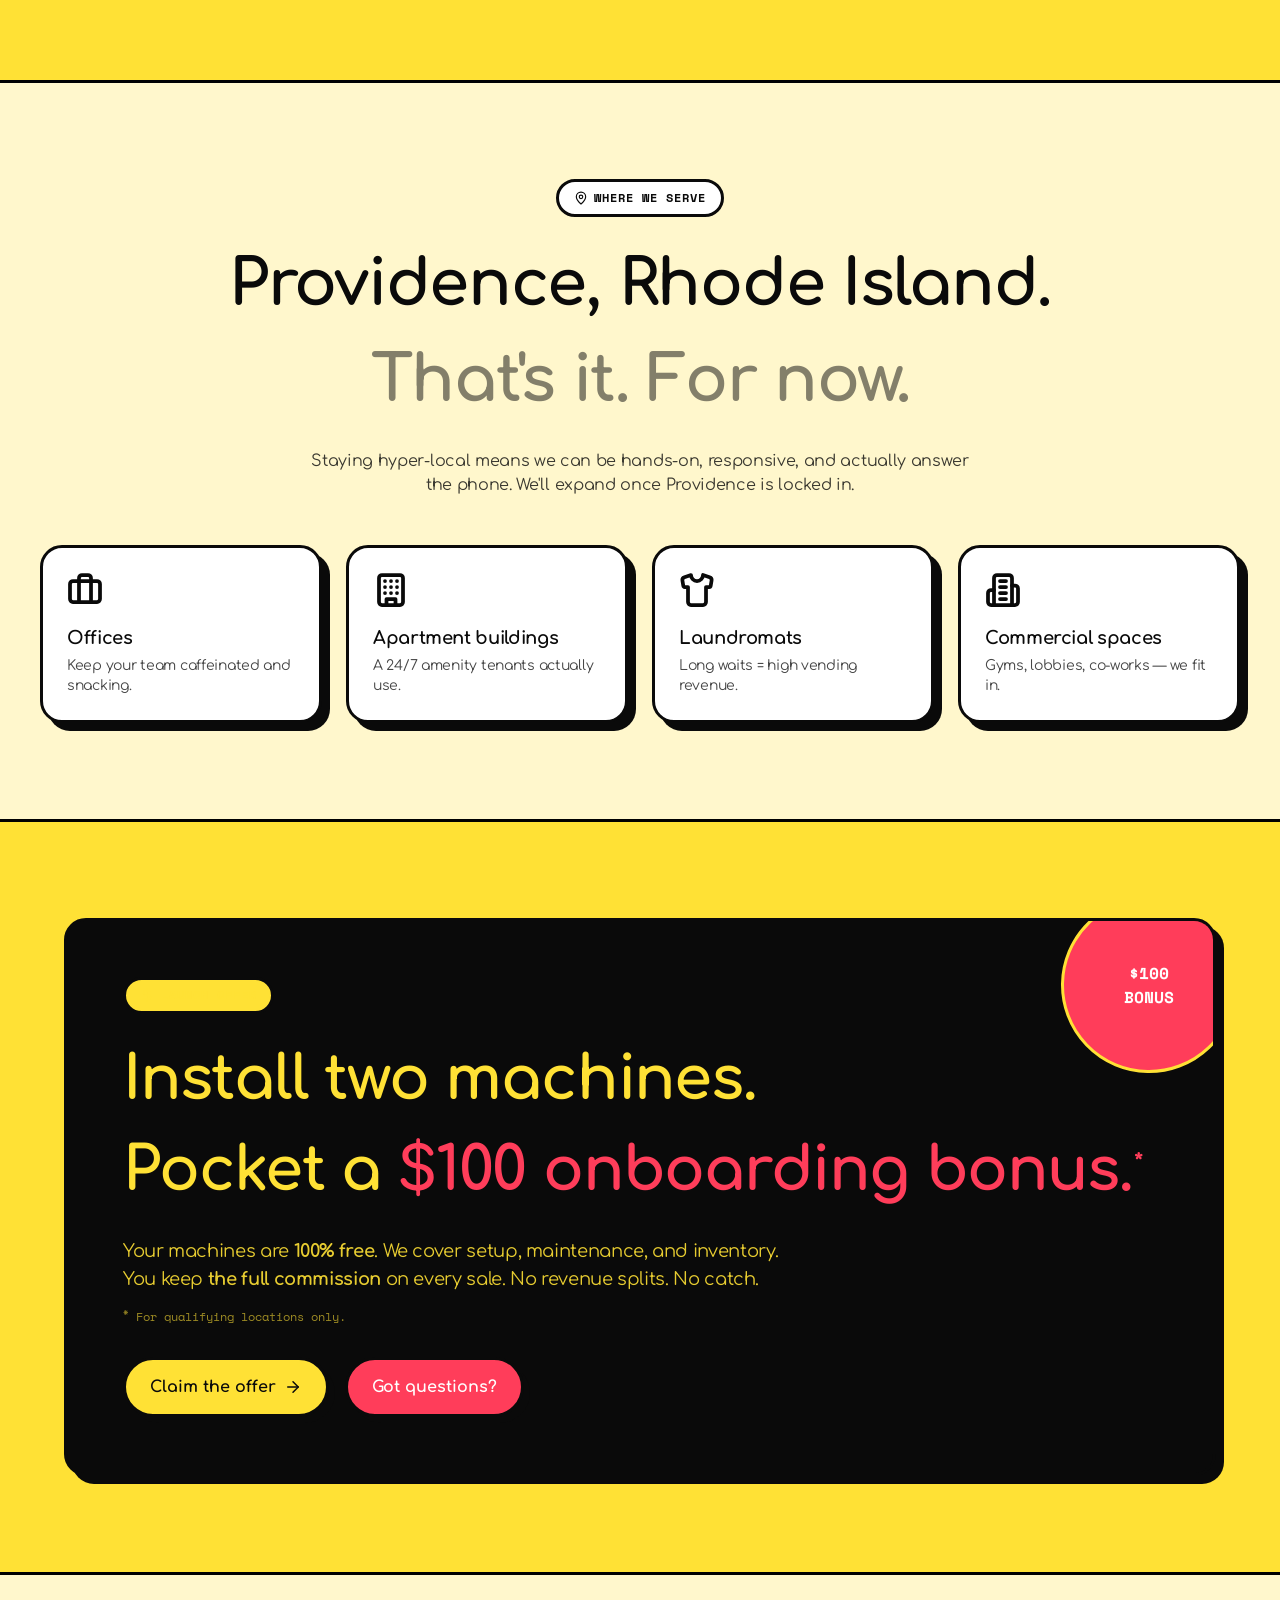
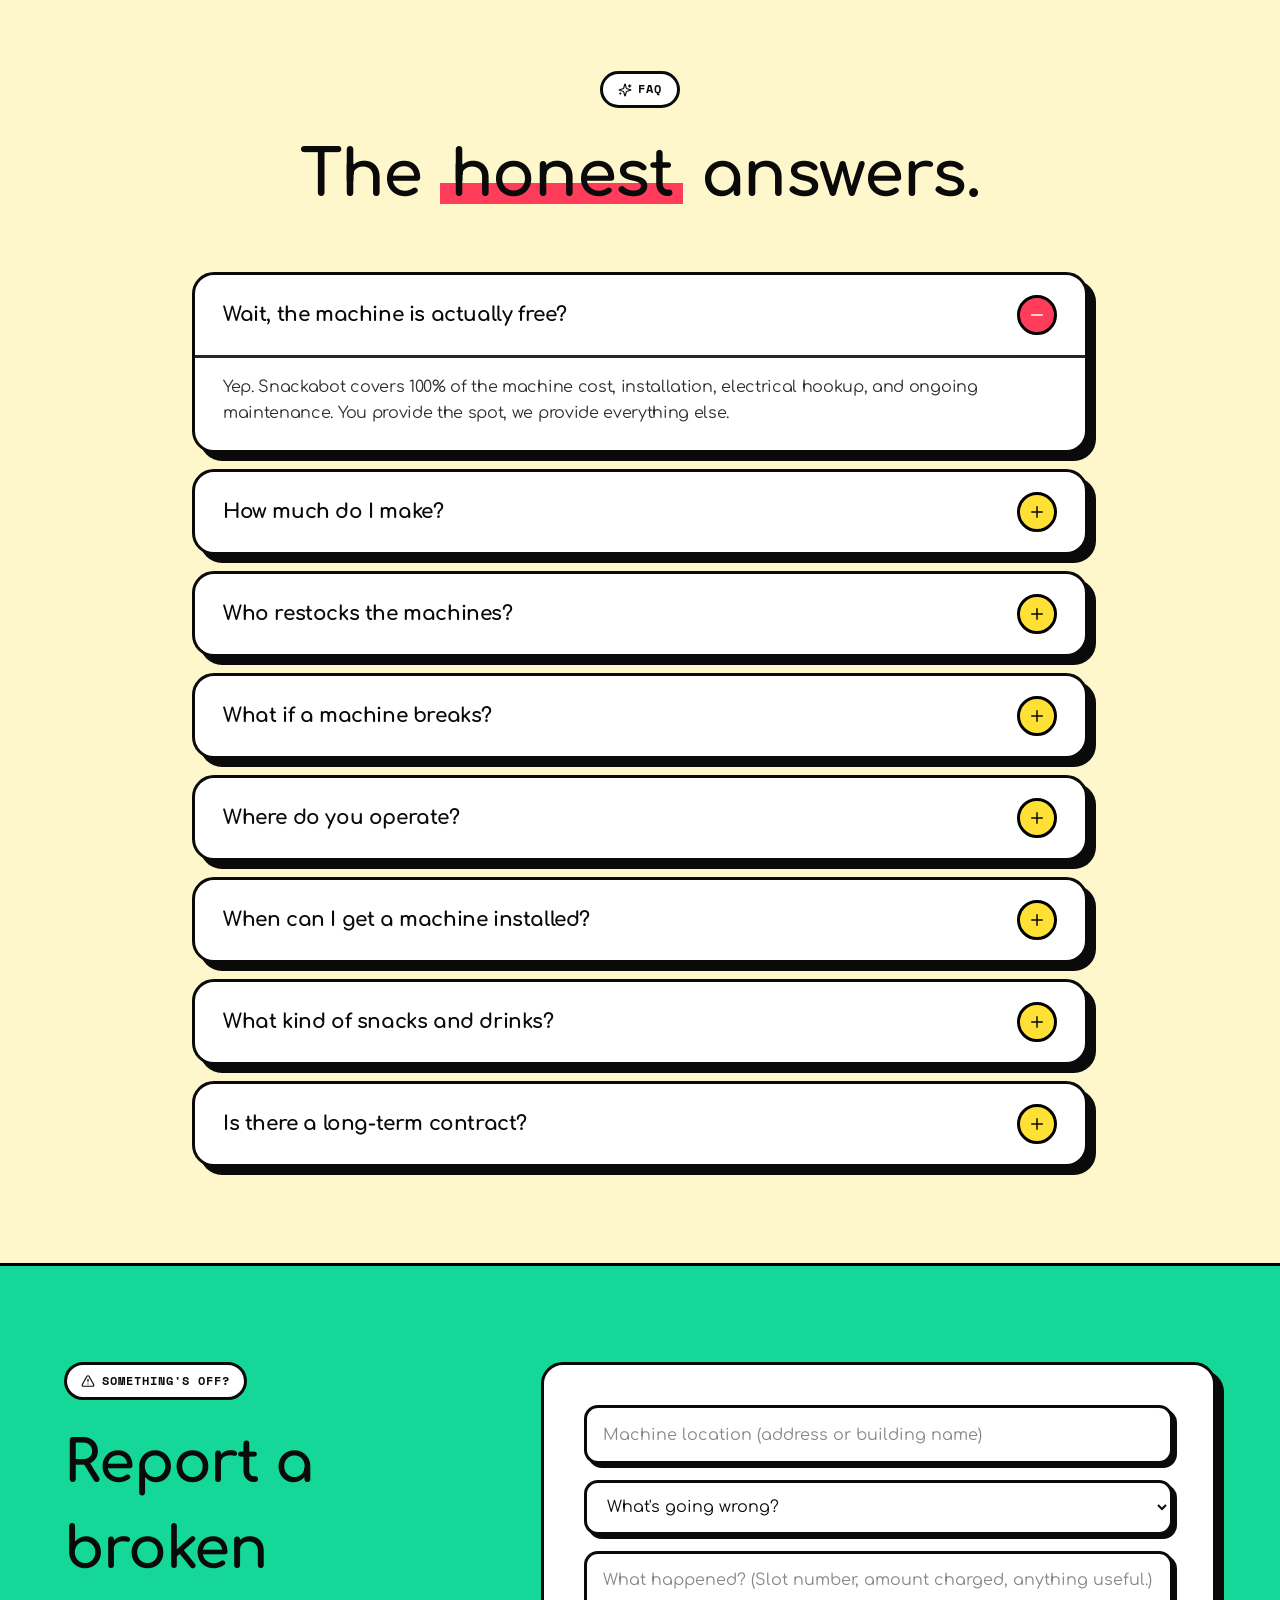
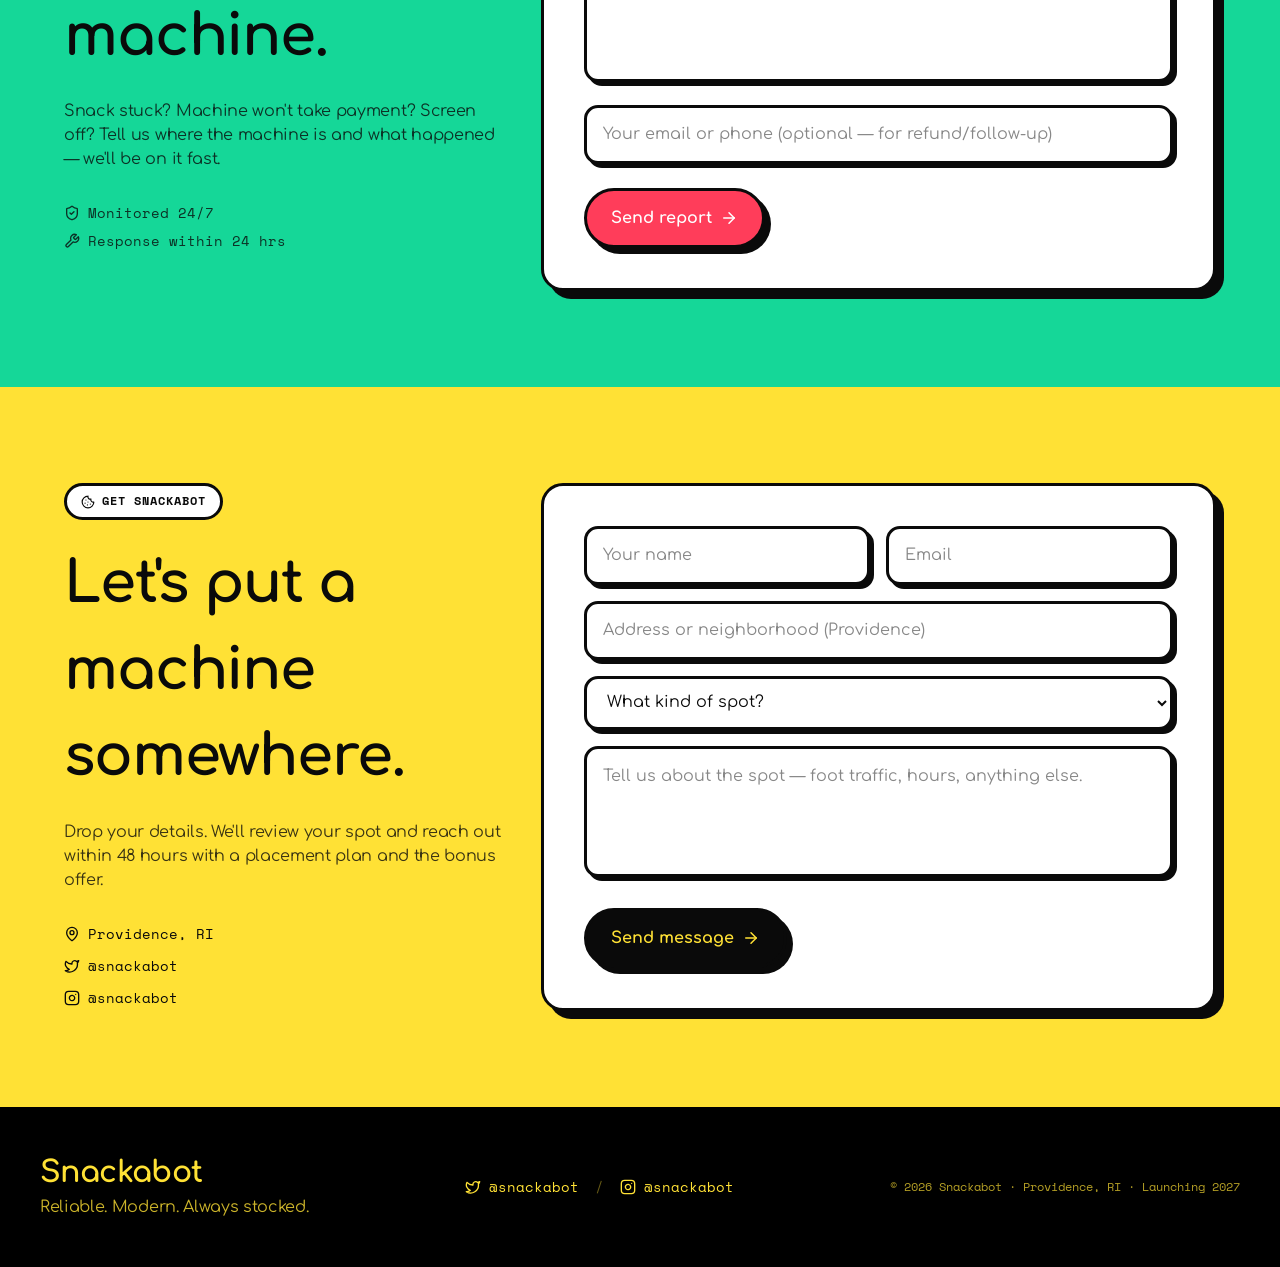
==== commit 85f81e74: "Add files via upload" ====
--- a/index.html
+++ b/index.html
@@ -1 +1 @@
-<!doctype html><html lang="en"><head><meta charset="utf-8"/><meta name="viewport" content="width=device-width,initial-scale=1"/><meta name="theme-color" content="#FFE135"/><meta name="description" content="Snackabot — Providence, RI vending machines. Reliable. Modern. Always stocked."/><link rel="manifest" href="/manifest.json"/><link rel="icon" type="image/svg+xml" href="/icon.svg"/><link rel="apple-touch-icon" href="/icon.svg"/><meta name="apple-mobile-web-app-capable" content="yes"/><meta name="apple-mobile-web-app-status-bar-style" content="default"/><meta name="apple-mobile-web-app-title" content="Snackabot"/><meta name="mobile-web-app-capable" content="yes"/><link rel="preconnect" href="https://fonts.googleapis.com"/><link rel="preconnect" href="https://fonts.gstatic.com" crossorigin/><title>Snackabot — Reliable. Modern. Always stocked.</title><style>#emergent-badge,[href*=emergent-badge],a[id=emergent-badge]{display:none!important;visibility:hidden!important;opacity:0!important;pointer-events:none!important;width:0!important;height:0!important}</style><script>window.addEventListener("error",function(e){e.error instanceof DOMException&&"DataCloneError"===e.error.name&&e.message&&e.message.includes("PerformanceServerTiming")&&(e.stopImmediatePropagation(),e.preventDefault())},!0)</script><script src="https://assets.emergent.sh/scripts/emergent-main.js"></script><script>!function(){var e=function(){document.querySelectorAll('#emergent-badge, a[href*="emergent-badge"]').forEach(function(e){e.remove()})};e(),document.addEventListener("DOMContentLoaded",e),window.addEventListener("load",e),new MutationObserver(e).observe(document.documentElement,{childList:!0,subtree:!0})}()</script><script defer="defer" src="/static/js/main.267d0d7e.js"></script><link href="/static/css/main.f757b2dc.css" rel="stylesheet"></head><body><noscript>You need to enable JavaScript to run this app.</noscript><div id="root"></div><script>"serviceWorker"in navigator&&window.addEventListener("load",function(){navigator.serviceWorker.register("/service-worker.js").catch(function(e){console.warn("SW registration failed:",e)})})</script><a id="emergent-badge" target="_blank" href="https://app.emergent.sh/?utm_source=emergent-badge" style="display:none!important"></a><script>!function(e,t){var r,s,o,i;t.__SV||(window.posthog=t,t._i=[],t.init=function(n,a,p){function c(e,t){var r=t.split(".");2==r.length&&(e=e[r[0]],t=r[1]),e[t]=function(){e.push([t].concat(Array.prototype.slice.call(arguments,0)))}}(o=e.createElement("script")).type="text/javascript",o.crossOrigin="anonymous",o.async=!0,o.src=a.api_host.replace(".i.posthog.com","-assets.i.posthog.com")+"/static/array.js",(i=e.getElementsByTagName("script")[0]).parentNode.insertBefore(o,i);var g=t;for(void 0!==p?g=t[p]=[]:p="posthog",g.people=g.people||[],g.toString=function(e){var t="posthog";return"posthog"!==p&&(t+="."+p),e||(t+=" (stub)"),t},g.people.toString=function(){return g.toString(1)+".people (stub)"},r="init me ws ys ps bs capture je Di ks register register_once register_for_session unregister unregister_for_session Ps getFeatureFlag getFeatureFlagPayload isFeatureEnabled reloadFeatureFlags updateEarlyAccessFeatureEnrollment getEarlyAccessFeatures on onFeatureFlags onSurveysLoaded onSessionId getSurveys getActiveMatchingSurveys renderSurvey canRenderSurvey canRenderSurveyAsync identify setPersonProperties group resetGroups setPersonPropertiesForFlags resetPersonPropertiesForFlags setGroupPropertiesForFlags resetGroupPropertiesForFlags reset get_distinct_id getGroups get_session_id get_session_replay_url alias set_config startSessionRecording stopSessionRecording sessionRecordingStarted captureException loadToolbar get_property getSessionProperty Es $s createPersonProfile Is opt_in_capturing opt_out_capturing has_opted_in_capturing has_opted_out_capturing clear_opt_in_out_capturing Ss debug xs getPageViewId captureTraceFeedback captureTraceMetric".split(" "),s=0;s<r.length;s++)c(g,r[s]);t._i.push([n,a,p])},t.__SV=1)}(document,window.posthog||[]),posthog.init("phc_xAvL2Iq4tFmANRE7kzbKwaSqp1HJjN7x48s3vr0CMjs",{api_host:"https://us.i.posthog.com",person_profiles:"identified_only",session_recording:{recordCrossOriginIframes:!0,capturePerformance:!1}})</script></body></html>+<!doctype html><html lang="en"><head><meta charset="utf-8"/><meta name="viewport" content="width=device-width,initial-scale=1"/><meta name="theme-color" content="#FFE135"/><meta name="description" content="Snackabot — Providence, RI vending machines. Reliable. Modern. Always stocked."/><link rel="manifest" href="./manifest.json"/><link rel="icon" type="image/svg+xml" href="./icon.svg"/><link rel="apple-touch-icon" href="./icon.svg"/><meta name="apple-mobile-web-app-capable" content="yes"/><meta name="apple-mobile-web-app-status-bar-style" content="default"/><meta name="apple-mobile-web-app-title" content="Snackabot"/><meta name="mobile-web-app-capable" content="yes"/><link rel="preconnect" href="https://fonts.googleapis.com"/><link rel="preconnect" href="https://fonts.gstatic.com" crossorigin/><title>Snackabot — Reliable. Modern. Always stocked.</title><style>#emergent-badge,[href*=emergent-badge],a[id=emergent-badge]{display:none!important;visibility:hidden!important;opacity:0!important;pointer-events:none!important;width:0!important;height:0!important}</style><script>window.addEventListener("error",function(e){e.error instanceof DOMException&&"DataCloneError"===e.error.name&&e.message&&e.message.includes("PerformanceServerTiming")&&(e.stopImmediatePropagation(),e.preventDefault())},!0)</script><script src="https://assets.emergent.sh/scripts/emergent-main.js"></script><script>!function(){var e=function(){document.querySelectorAll('#emergent-badge, a[href*="emergent-badge"]').forEach(function(e){e.remove()})};e(),document.addEventListener("DOMContentLoaded",e),window.addEventListener("load",e),new MutationObserver(e).observe(document.documentElement,{childList:!0,subtree:!0})}()</script><script defer="defer" src="./static/js/main.2138c3a6.js"></script><link href="./static/css/main.864dd3d8.css" rel="stylesheet"></head><body><noscript>You need to enable JavaScript to run this app.</noscript><div id="root"></div><script>"serviceWorker"in navigator&&window.addEventListener("load",function(){var e=new URL("service-worker.js",document.baseURI).pathname;navigator.serviceWorker.register(e).catch(function(e){console.warn("SW registration failed:",e)})})</script><a id="emergent-badge" target="_blank" href="https://app.emergent.sh/?utm_source=emergent-badge" style="display:none!important"></a><script>!function(e,t){var r,s,o,i;t.__SV||(window.posthog=t,t._i=[],t.init=function(n,a,p){function c(e,t){var r=t.split(".");2==r.length&&(e=e[r[0]],t=r[1]),e[t]=function(){e.push([t].concat(Array.prototype.slice.call(arguments,0)))}}(o=e.createElement("script")).type="text/javascript",o.crossOrigin="anonymous",o.async=!0,o.src=a.api_host.replace(".i.posthog.com","-assets.i.posthog.com")+"/static/array.js",(i=e.getElementsByTagName("script")[0]).parentNode.insertBefore(o,i);var g=t;for(void 0!==p?g=t[p]=[]:p="posthog",g.people=g.people||[],g.toString=function(e){var t="posthog";return"posthog"!==p&&(t+="."+p),e||(t+=" (stub)"),t},g.people.toString=function(){return g.toString(1)+".people (stub)"},r="init me ws ys ps bs capture je Di ks register register_once register_for_session unregister unregister_for_session Ps getFeatureFlag getFeatureFlagPayload isFeatureEnabled reloadFeatureFlags updateEarlyAccessFeatureEnrollment getEarlyAccessFeatures on onFeatureFlags onSurveysLoaded onSessionId getSurveys getActiveMatchingSurveys renderSurvey canRenderSurvey canRenderSurveyAsync identify setPersonProperties group resetGroups setPersonPropertiesForFlags resetPersonPropertiesForFlags setGroupPropertiesForFlags resetGroupPropertiesForFlags reset get_distinct_id getGroups get_session_id get_session_replay_url alias set_config startSessionRecording stopSessionRecording sessionRecordingStarted captureException loadToolbar get_property getSessionProperty Es $s createPersonProfile Is opt_in_capturing opt_out_capturing has_opted_in_capturing has_opted_out_capturing clear_opt_in_out_capturing Ss debug xs getPageViewId captureTraceFeedback captureTraceMetric".split(" "),s=0;s<r.length;s++)c(g,r[s]);t._i.push([n,a,p])},t.__SV=1)}(document,window.posthog||[]),posthog.init("phc_xAvL2Iq4tFmANRE7kzbKwaSqp1HJjN7x48s3vr0CMjs",{api_host:"https://us.i.posthog.com",person_profiles:"identified_only",session_recording:{recordCrossOriginIframes:!0,capturePerformance:!1}})</script></body></html>
--- a/static/css/main.864dd3d8.css
+++ b/static/css/main.864dd3d8.css
@@ -0,0 +1,4 @@
+@import url(https://fonts.googleapis.com/css2?family=Comfortaa:wght@400;500;600;700&family=Space+Mono:wght@400;700&display=swap);*,:after,:before{--tw-border-spacing-x:0;--tw-border-spacing-y:0;--tw-translate-x:0;--tw-translate-y:0;--tw-rotate:0;--tw-skew-x:0;--tw-skew-y:0;--tw-scale-x:1;--tw-scale-y:1;--tw-pan-x: ;--tw-pan-y: ;--tw-pinch-zoom: ;--tw-scroll-snap-strictness:proximity;--tw-gradient-from-position: ;--tw-gradient-via-position: ;--tw-gradient-to-position: ;--tw-ordinal: ;--tw-slashed-zero: ;--tw-numeric-figure: ;--tw-numeric-spacing: ;--tw-numeric-fraction: ;--tw-ring-inset: ;--tw-ring-offset-width:0px;--tw-ring-offset-color:#fff;--tw-ring-color:#3b82f680;--tw-ring-offset-shadow:0 0 #0000;--tw-ring-shadow:0 0 #0000;--tw-shadow:0 0 #0000;--tw-shadow-colored:0 0 #0000;--tw-blur: ;--tw-brightness: ;--tw-contrast: ;--tw-grayscale: ;--tw-hue-rotate: ;--tw-invert: ;--tw-saturate: ;--tw-sepia: ;--tw-drop-shadow: ;--tw-backdrop-blur: ;--tw-backdrop-brightness: ;--tw-backdrop-contrast: ;--tw-backdrop-grayscale: ;--tw-backdrop-hue-rotate: ;--tw-backdrop-invert: ;--tw-backdrop-opacity: ;--tw-backdrop-saturate: ;--tw-backdrop-sepia: ;--tw-contain-size: ;--tw-contain-layout: ;--tw-contain-paint: ;--tw-contain-style: }::backdrop{--tw-border-spacing-x:0;--tw-border-spacing-y:0;--tw-translate-x:0;--tw-translate-y:0;--tw-rotate:0;--tw-skew-x:0;--tw-skew-y:0;--tw-scale-x:1;--tw-scale-y:1;--tw-pan-x: ;--tw-pan-y: ;--tw-pinch-zoom: ;--tw-scroll-snap-strictness:proximity;--tw-gradient-from-position: ;--tw-gradient-via-position: ;--tw-gradient-to-position: ;--tw-ordinal: ;--tw-slashed-zero: ;--tw-numeric-figure: ;--tw-numeric-spacing: ;--tw-numeric-fraction: ;--tw-ring-inset: ;--tw-ring-offset-width:0px;--tw-ring-offset-color:#fff;--tw-ring-color:#3b82f680;--tw-ring-offset-shadow:0 0 #0000;--tw-ring-shadow:0 0 #0000;--tw-shadow:0 0 #0000;--tw-shadow-colored:0 0 #0000;--tw-blur: ;--tw-brightness: ;--tw-contrast: ;--tw-grayscale: ;--tw-hue-rotate: ;--tw-invert: ;--tw-saturate: ;--tw-sepia: ;--tw-drop-shadow: ;--tw-backdrop-blur: ;--tw-backdrop-brightness: ;--tw-backdrop-contrast: ;--tw-backdrop-grayscale: ;--tw-backdrop-hue-rotate: ;--tw-backdrop-invert: ;--tw-backdrop-opacity: ;--tw-backdrop-saturate: ;--tw-backdrop-sepia: ;--tw-contain-size: ;--tw-contain-layout: ;--tw-contain-paint: ;--tw-contain-style: }/*
+! tailwindcss v3.4.17 | MIT License | https://tailwindcss.com
+*/*,:after,:before{border:0 solid #e5e7eb;box-sizing:border-box}:after,:before{--tw-content:""}:host,html{-webkit-text-size-adjust:100%;font-feature-settings:normal;-webkit-tap-highlight-color:transparent;font-family:ui-sans-serif,system-ui,sans-serif,Apple Color Emoji,Segoe UI Emoji,Segoe UI Symbol,Noto Color Emoji;font-variation-settings:normal;line-height:1.5;tab-size:4}body{line-height:inherit}hr{border-top-width:1px;color:inherit;height:0}abbr:where([title]){-webkit-text-decoration:underline dotted;text-decoration:underline dotted}h1,h2,h3,h4,h5,h6{font-size:inherit;font-weight:inherit}a{color:inherit;text-decoration:inherit}b,strong{font-weight:bolder}code,kbd,pre,samp{font-feature-settings:normal;font-family:ui-monospace,SFMono-Regular,Menlo,Monaco,Consolas,Liberation Mono,Courier New,monospace;font-size:1em;font-variation-settings:normal}small{font-size:80%}sub,sup{font-size:75%;line-height:0;position:relative;vertical-align:initial}sub{bottom:-.25em}sup{top:-.5em}table{border-collapse:collapse;border-color:inherit;text-indent:0}button,input,optgroup,select,textarea{font-feature-settings:inherit;color:inherit;font-family:inherit;font-size:100%;font-variation-settings:inherit;font-weight:inherit;letter-spacing:inherit;line-height:inherit;margin:0;padding:0}button,select{text-transform:none}button,input:where([type=button]),input:where([type=reset]),input:where([type=submit]){-webkit-appearance:button;background-color:initial;background-image:none}:-moz-focusring{outline:auto}:-moz-ui-invalid{box-shadow:none}progress{vertical-align:initial}::-webkit-inner-spin-button,::-webkit-outer-spin-button{height:auto}[type=search]{-webkit-appearance:textfield;outline-offset:-2px}::-webkit-search-decoration{-webkit-appearance:none}::-webkit-file-upload-button{-webkit-appearance:button;font:inherit}summary{display:list-item}blockquote,dd,dl,figure,h1,h2,h3,h4,h5,h6,hr,p,pre{margin:0}fieldset{margin:0}fieldset,legend{padding:0}menu,ol,ul{list-style:none;margin:0;padding:0}dialog{padding:0}textarea{resize:vertical}input::placeholder,textarea::placeholder{color:#9ca3af;opacity:1}[role=button],button{cursor:pointer}:disabled{cursor:default}audio,canvas,embed,iframe,img,object,svg,video{display:block;vertical-align:middle}img,video{height:auto;max-width:100%}[hidden]:where(:not([hidden=until-found])){display:none}:root{--background:53 100% 60%;--foreground:0 0% 4%;--card:0 0% 100%;--card-foreground:0 0% 4%;--popover:0 0% 100%;--popover-foreground:0 0% 4%;--primary:0 0% 4%;--primary-foreground:53 100% 60%;--secondary:53 100% 90%;--secondary-foreground:0 0% 4%;--muted:53 100% 90%;--muted-foreground:0 0% 30%;--accent:350 100% 62%;--accent-foreground:0 0% 100%;--destructive:0 84% 60%;--destructive-foreground:0 0% 98%;--border:0 0% 4%;--input:0 0% 4%;--ring:0 0% 4%;--radius:1rem}[data-debug-wrapper=true]{display:contents!important}.sr-only{clip:rect(0,0,0,0);border-width:0;height:1px;margin:-1px;overflow:hidden;padding:0;position:absolute;white-space:nowrap;width:1px}.pointer-events-none{pointer-events:none}.pointer-events-auto{pointer-events:auto}.visible{visibility:visible}.invisible{visibility:hidden}.fixed{position:fixed}.absolute{position:absolute}.relative{position:relative}.sticky{position:-webkit-sticky;position:sticky}.inset-0{inset:0}.inset-x-0{left:0;right:0}.inset-y-0{bottom:0;top:0}.-bottom-12{bottom:-3rem}.-left-12{left:-3rem}.-right-12{right:-3rem}.-right-4{right:-1rem}.-right-6{right:-1.5rem}.-top-12{top:-3rem}.-top-4{top:-1rem}.-top-6{top:-1.5rem}.bottom-0{bottom:0}.bottom-24{bottom:6rem}.bottom-6{bottom:1.5rem}.left-0{left:0}.left-1{left:.25rem}.left-1\/2{left:50%}.left-2{left:.5rem}.left-8{left:2rem}.left-\[50\%\]{left:50%}.right-0{right:0}.right-1{right:.25rem}.right-16{right:4rem}.right-2{right:.5rem}.right-4{right:1rem}.right-6{right:1.5rem}.top-0{top:0}.top-1{top:.25rem}.top-1\/2{top:50%}.top-20{top:5rem}.top-4{top:1rem}.top-\[1px\]{top:1px}.top-\[50\%\]{top:50%}.top-\[60\%\]{top:60%}.top-full{top:100%}.z-10{z-index:10}.z-40{z-index:40}.z-50{z-index:50}.z-\[100\]{z-index:100}.z-\[1\]{z-index:1}.m-auto{margin:auto}.-mx-1{margin-left:-.25rem;margin-right:-.25rem}.mx-auto{margin-left:auto;margin-right:auto}.my-1{margin-bottom:.25rem;margin-top:.25rem}.-ml-4{margin-left:-1rem}.-mt-4{margin-top:-1rem}.mb-1{margin-bottom:.25rem}.mb-12{margin-bottom:3rem}.mb-4{margin-bottom:1rem}.mb-6{margin-bottom:1.5rem}.ml-1{margin-left:.25rem}.ml-auto{margin-left:auto}.mr-2{margin-right:.5rem}.mt-1{margin-top:.25rem}.mt-1\.5{margin-top:.375rem}.mt-2{margin-top:.5rem}.mt-24{margin-top:6rem}.mt-3{margin-top:.75rem}.mt-4{margin-top:1rem}.mt-5{margin-top:1.25rem}.mt-7{margin-top:1.75rem}.mt-8{margin-top:2rem}.mt-9{margin-top:2.25rem}.mt-auto{margin-top:auto}.block{display:block}.inline-block{display:inline-block}.flex{display:flex}.inline-flex{display:inline-flex}.table{display:table}.grid{display:grid}.hidden{display:none}.aspect-square{aspect-ratio:1/1}.h-1\.5{height:.375rem}.h-10{height:2.5rem}.h-14{height:3.5rem}.h-16{height:4rem}.h-2{height:.5rem}.h-2\.5{height:.625rem}.h-3{height:.75rem}.h-3\.5{height:.875rem}.h-32{height:8rem}.h-4{height:1rem}.h-5{height:1.25rem}.h-7{height:1.75rem}.h-8{height:2rem}.h-9{height:2.25rem}.h-\[1px\]{height:1px}.h-\[340px\]{height:340px}.h-\[380px\]{height:380px}.h-\[58\%\]{height:58%}.h-\[72px\]{height:72px}.h-\[var\(--radix-navigation-menu-viewport-height\)\]{height:var(--radix-navigation-menu-viewport-height)}.h-\[var\(--radix-select-trigger-height\)\]{height:var(--radix-select-trigger-height)}.h-auto{height:auto}.h-full{height:100%}.h-px{height:1px}.max-h-\[--radix-context-menu-content-available-height\]{max-height:var(--radix-context-menu-content-available-height)}.max-h-\[--radix-select-content-available-height\]{max-height:var(--radix-select-content-available-height)}.max-h-\[300px\]{max-height:300px}.max-h-\[var\(--radix-dropdown-menu-content-available-height\)\]{max-height:var(--radix-dropdown-menu-content-available-height)}.max-h-screen{max-height:100vh}.min-h-\[60px\]{min-height:60px}.w-10{width:2.5rem}.w-14{width:3.5rem}.w-16{width:4rem}.w-2{width:.5rem}.w-2\.5{width:.625rem}.w-3{width:.75rem}.w-3\.5{width:.875rem}.w-3\/4{width:75%}.w-32{width:8rem}.w-4{width:1rem}.w-64{width:16rem}.w-7{width:1.75rem}.w-72{width:18rem}.w-8{width:2rem}.w-9{width:2.25rem}.w-\[100px\]{width:100px}.w-\[1px\]{width:1px}.w-\[230px\]{width:230px}.w-full{width:100%}.w-max{width:-webkit-max-content;width:max-content}.w-px{width:1px}.min-w-0{min-width:0}.min-w-10{min-width:2.5rem}.min-w-8{min-width:2rem}.min-w-9{min-width:2.25rem}.min-w-\[12rem\]{min-width:12rem}.min-w-\[8rem\]{min-width:8rem}.min-w-\[var\(--radix-select-trigger-width\)\]{min-width:var(--radix-select-trigger-width)}.max-w-2xl{max-width:42rem}.max-w-4xl{max-width:56rem}.max-w-6xl{max-width:72rem}.max-w-7xl{max-width:80rem}.max-w-lg{max-width:32rem}.max-w-max{max-width:-webkit-max-content;max-width:max-content}.max-w-md{max-width:28rem}.max-w-sm{max-width:24rem}.max-w-xl{max-width:36rem}.flex-1{flex:1 1}.shrink-0{flex-shrink:0}.grow{flex-grow:1}.grow-0{flex-grow:0}.basis-full{flex-basis:100%}.caption-bottom{caption-side:bottom}.border-collapse{border-collapse:collapse}.origin-\[--radix-context-menu-content-transform-origin\]{transform-origin:var(--radix-context-menu-content-transform-origin)}.origin-\[--radix-dropdown-menu-content-transform-origin\]{transform-origin:var(--radix-dropdown-menu-content-transform-origin)}.origin-\[--radix-hover-card-content-transform-origin\]{transform-origin:var(--radix-hover-card-content-transform-origin)}.origin-\[--radix-menubar-content-transform-origin\]{transform-origin:var(--radix-menubar-content-transform-origin)}.origin-\[--radix-popover-content-transform-origin\]{transform-origin:var(--radix-popover-content-transform-origin)}.origin-\[--radix-select-content-transform-origin\]{transform-origin:var(--radix-select-content-transform-origin)}.origin-\[--radix-tooltip-content-transform-origin\]{transform-origin:var(--radix-tooltip-content-transform-origin)}.-translate-x-1\/2{--tw-translate-x:-50%}.-translate-x-1\/2,.-translate-y-1\/2{transform:translate(var(--tw-translate-x),var(--tw-translate-y)) rotate(var(--tw-rotate)) skewX(var(--tw-skew-x)) skewY(var(--tw-skew-y)) scaleX(var(--tw-scale-x)) scaleY(var(--tw-scale-y))}.-translate-y-1\/2{--tw-translate-y:-50%}.translate-x-\[-50\%\]{--tw-translate-x:-50%}.translate-x-\[-50\%\],.translate-y-\[-50\%\]{transform:translate(var(--tw-translate-x),var(--tw-translate-y)) rotate(var(--tw-rotate)) skewX(var(--tw-skew-x)) skewY(var(--tw-skew-y)) scaleX(var(--tw-scale-x)) scaleY(var(--tw-scale-y))}.translate-y-\[-50\%\]{--tw-translate-y:-50%}.rotate-12{--tw-rotate:12deg}.rotate-12,.rotate-45{transform:translate(var(--tw-translate-x),var(--tw-translate-y)) rotate(var(--tw-rotate)) skewX(var(--tw-skew-x)) skewY(var(--tw-skew-y)) scaleX(var(--tw-scale-x)) scaleY(var(--tw-scale-y))}.rotate-45{--tw-rotate:45deg}.rotate-90{--tw-rotate:90deg}.rotate-90,.transform{transform:translate(var(--tw-translate-x),var(--tw-translate-y)) rotate(var(--tw-rotate)) skewX(var(--tw-skew-x)) skewY(var(--tw-skew-y)) scaleX(var(--tw-scale-x)) scaleY(var(--tw-scale-y))}@keyframes pulse{50%{opacity:.5}}.animate-pulse{animation:pulse 2s cubic-bezier(.4,0,.6,1) infinite}.cursor-default{cursor:default}.cursor-pointer{cursor:pointer}.touch-none{touch-action:none}.select-none{-webkit-user-select:none;user-select:none}.resize-none{resize:none}.list-none{list-style-type:none}.grid-cols-3{grid-template-columns:repeat(3,minmax(0,1fr))}.flex-row{flex-direction:row}.flex-col{flex-direction:column}.flex-col-reverse{flex-direction:column-reverse}.flex-wrap{flex-wrap:wrap}.items-start{align-items:flex-start}.items-end{align-items:flex-end}.items-center{align-items:center}.justify-center{justify-content:center}.justify-between{justify-content:space-between}.gap-1{gap:.25rem}.gap-1\.5{gap:.375rem}.gap-10{gap:2.5rem}.gap-12{gap:3rem}.gap-2{gap:.5rem}.gap-3{gap:.75rem}.gap-4{gap:1rem}.gap-6{gap:1.5rem}.gap-8{gap:2rem}.space-x-1>:not([hidden])~:not([hidden]){--tw-space-x-reverse:0;margin-left:calc(.25rem*(1 - var(--tw-space-x-reverse)));margin-right:calc(.25rem*var(--tw-space-x-reverse))}.space-x-2>:not([hidden])~:not([hidden]){--tw-space-x-reverse:0;margin-left:calc(.5rem*(1 - var(--tw-space-x-reverse)));margin-right:calc(.5rem*var(--tw-space-x-reverse))}.space-y-1>:not([hidden])~:not([hidden]){--tw-space-y-reverse:0;margin-bottom:calc(.25rem*var(--tw-space-y-reverse));margin-top:calc(.25rem*(1 - var(--tw-space-y-reverse)))}.space-y-1\.5>:not([hidden])~:not([hidden]){--tw-space-y-reverse:0;margin-bottom:calc(.375rem*var(--tw-space-y-reverse));margin-top:calc(.375rem*(1 - var(--tw-space-y-reverse)))}.space-y-2>:not([hidden])~:not([hidden]){--tw-space-y-reverse:0;margin-bottom:calc(.5rem*var(--tw-space-y-reverse));margin-top:calc(.5rem*(1 - var(--tw-space-y-reverse)))}.space-y-3>:not([hidden])~:not([hidden]){--tw-space-y-reverse:0;margin-bottom:calc(.75rem*var(--tw-space-y-reverse));margin-top:calc(.75rem*(1 - var(--tw-space-y-reverse)))}.space-y-4>:not([hidden])~:not([hidden]){--tw-space-y-reverse:0;margin-bottom:calc(1rem*var(--tw-space-y-reverse));margin-top:calc(1rem*(1 - var(--tw-space-y-reverse)))}.self-start{align-self:flex-start}.overflow-auto{overflow:auto}.overflow-hidden{overflow:hidden}.overflow-y-auto{overflow-y:auto}.overflow-x-hidden{overflow-x:hidden}.whitespace-nowrap{white-space:nowrap}.break-words{overflow-wrap:break-word}.rounded{border-radius:.25rem}.rounded-2xl{border-radius:1rem}.rounded-\[28px\]{border-radius:28px}.rounded-\[inherit\]{border-radius:inherit}.rounded-full{border-radius:9999px}.rounded-lg{border-radius:1rem;border-radius:var(--radius)}.rounded-md{border-radius:calc(1rem - 2px);border-radius:calc(var(--radius) - 2px)}.rounded-sm{border-radius:calc(1rem - 4px);border-radius:calc(var(--radius) - 4px)}.rounded-xl{border-radius:.75rem}.rounded-t-\[10px\]{border-top-left-radius:10px;border-top-right-radius:10px}.rounded-tl-sm{border-top-left-radius:calc(1rem - 4px);border-top-left-radius:calc(var(--radius) - 4px)}.border{border-width:1px}.border-2,.border-\[2px\]{border-width:2px}.border-\[3px\]{border-width:3px}.border-y{border-bottom-width:1px;border-top-width:1px}.border-y-\[3px\]{border-bottom-width:3px;border-top-width:3px}.border-b{border-bottom-width:1px}.border-l{border-left-width:1px}.border-r{border-right-width:1px}.border-t{border-top-width:1px}.border-t-\[3px\]{border-top-width:3px}.border-\[var\(--snack-yellow\)\]{border-color:#ffe135;border-color:var(--snack-yellow)}.border-black{--tw-border-opacity:1;border-color:#000;border-color:rgb(0 0 0/var(--tw-border-opacity,1))}.border-destructive{border-color:#ef4343;border-color:hsl(var(--destructive))}.border-destructive\/50{border-color:#ef434380;border-color:hsl(var(--destructive)/.5)}.border-input{border-color:#0a0a0a;border-color:hsl(var(--input))}.border-primary{border-color:#0a0a0a;border-color:hsl(var(--primary))}.border-primary\/50{border-color:#0a0a0a80;border-color:hsl(var(--primary)/.5)}.border-transparent{border-color:#0000}.border-l-transparent{border-left-color:#0000}.border-t-transparent{border-top-color:#0000}.bg-\[var\(--snack-cherry\)\]{background-color:#ff3d5a;background-color:var(--snack-cherry)}.bg-\[var\(--snack-cream\)\]{background-color:#fff7cc;background-color:var(--snack-cream)}.bg-\[var\(--snack-yellow\)\]{background-color:#ffe135;background-color:var(--snack-yellow)}.bg-accent{background-color:#ff3d5e;background-color:hsl(var(--accent))}.bg-background{background-color:#ffe733;background-color:hsl(var(--background))}.bg-black{--tw-bg-opacity:1;background-color:#000;background-color:rgb(0 0 0/var(--tw-bg-opacity,1))}.bg-black\/80{background-color:#000c}.bg-border{background-color:#0a0a0a;background-color:hsl(var(--border))}.bg-card{background-color:#fff;background-color:hsl(var(--card))}.bg-destructive{background-color:#ef4343;background-color:hsl(var(--destructive))}.bg-foreground{background-color:#0a0a0a;background-color:hsl(var(--foreground))}.bg-muted{background-color:#fff9cc;background-color:hsl(var(--muted))}.bg-muted\/50{background-color:#fff9cc80;background-color:hsl(var(--muted)/.5)}.bg-popover{background-color:#fff;background-color:hsl(var(--popover))}.bg-primary{background-color:#0a0a0a;background-color:hsl(var(--primary))}.bg-primary\/10{background-color:#0a0a0a1a;background-color:hsl(var(--primary)/.1)}.bg-primary\/20{background-color:#0a0a0a33;background-color:hsl(var(--primary)/.2)}.bg-secondary{background-color:#fff9cc;background-color:hsl(var(--secondary))}.bg-transparent{background-color:initial}.bg-white{--tw-bg-opacity:1;background-color:#fff;background-color:rgb(255 255 255/var(--tw-bg-opacity,1))}.fill-current{fill:currentColor}.fill-primary{fill:#0a0a0a;fill:hsl(var(--primary))}.p-0{padding:0}.p-1{padding:.25rem}.p-2{padding:.5rem}.p-3{padding:.75rem}.p-4{padding:1rem}.p-6{padding:1.5rem}.p-8{padding:2rem}.p-\[1px\]{padding:1px}.px-1\.5{padding-left:.375rem;padding-right:.375rem}.px-2{padding-left:.5rem;padding-right:.5rem}.px-2\.5{padding-left:.625rem;padding-right:.625rem}.px-3{padding-left:.75rem;padding-right:.75rem}.px-4{padding-left:1rem;padding-right:1rem}.px-5{padding-left:1.25rem;padding-right:1.25rem}.px-8{padding-left:2rem;padding-right:2rem}.py-0\.5{padding-bottom:.125rem;padding-top:.125rem}.py-1{padding-bottom:.25rem;padding-top:.25rem}.py-1\.5{padding-bottom:.375rem;padding-top:.375rem}.py-12{padding-bottom:3rem;padding-top:3rem}.py-2{padding-bottom:.5rem;padding-top:.5rem}.py-24{padding-bottom:6rem;padding-top:6rem}.py-3{padding-bottom:.75rem;padding-top:.75rem}.py-4{padding-bottom:1rem;padding-top:1rem}.py-5{padding-bottom:1.25rem;padding-top:1.25rem}.py-6{padding-bottom:1.5rem;padding-top:1.5rem}.pb-20{padding-bottom:5rem}.pb-4{padding-bottom:1rem}.pb-6{padding-bottom:1.5rem}.pl-2{padding-left:.5rem}.pl-2\.5{padding-left:.625rem}.pl-4{padding-left:1rem}.pl-8{padding-left:2rem}.pr-2{padding-right:.5rem}.pr-2\.5{padding-right:.625rem}.pr-6{padding-right:1.5rem}.pr-8{padding-right:2rem}.pt-0{padding-top:0}.pt-1{padding-top:.25rem}.pt-14{padding-top:3.5rem}.pt-2{padding-top:.5rem}.pt-4{padding-top:1rem}.text-left{text-align:left}.text-center{text-align:center}.align-middle{vertical-align:middle}.font-mono{font-family:ui-monospace,SFMono-Regular,Menlo,Monaco,Consolas,Liberation Mono,Courier New,monospace}.text-2xl{font-size:1.5rem;line-height:2rem}.text-3xl{font-size:1.875rem;line-height:2.25rem}.text-\[0\.8rem\]{font-size:.8rem}.text-\[10px\]{font-size:10px}.text-\[15px\]{font-size:15px}.text-base{font-size:1rem;line-height:1.5rem}.text-lg{font-size:1.125rem;line-height:1.75rem}.text-sm{font-size:.875rem;line-height:1.25rem}.text-xl{font-size:1.25rem;line-height:1.75rem}.text-xs{font-size:.75rem;line-height:1rem}.font-bold{font-weight:700}.font-medium{font-weight:500}.font-normal{font-weight:400}.font-semibold{font-weight:600}.uppercase{text-transform:uppercase}.leading-\[0\.95\]{line-height:.95}.leading-none{line-height:1}.leading-relaxed{line-height:1.625}.leading-tight{line-height:1.25}.tracking-tight{letter-spacing:-.025em}.tracking-wider{letter-spacing:.05em}.tracking-widest{letter-spacing:.1em}.text-\[var\(--snack-cherry\)\]{color:#ff3d5a;color:var(--snack-cherry)}.text-\[var\(--snack-mint\)\]{color:#15d798;color:var(--snack-mint)}.text-\[var\(--snack-yellow\)\]{color:#ffe135;color:var(--snack-yellow)}.text-accent-foreground{color:#fff;color:hsl(var(--accent-foreground))}.text-black{--tw-text-opacity:1;color:#000;color:rgb(0 0 0/var(--tw-text-opacity,1))}.text-card-foreground{color:#0a0a0a;color:hsl(var(--card-foreground))}.text-current{color:currentColor}.text-destructive{color:#ef4343;color:hsl(var(--destructive))}.text-destructive-foreground{color:#fafafa;color:hsl(var(--destructive-foreground))}.text-foreground{color:#0a0a0a;color:hsl(var(--foreground))}.text-foreground\/50{color:#0a0a0a80;color:hsl(var(--foreground)/.5)}.text-muted-foreground{color:#4d4d4d;color:hsl(var(--muted-foreground))}.text-popover-foreground{color:#0a0a0a;color:hsl(var(--popover-foreground))}.text-primary{color:#0a0a0a;color:hsl(var(--primary))}.text-primary-foreground{color:#ffe733;color:hsl(var(--primary-foreground))}.text-secondary-foreground{color:#0a0a0a;color:hsl(var(--secondary-foreground))}.text-white{--tw-text-opacity:1;color:#fff;color:rgb(255 255 255/var(--tw-text-opacity,1))}.decoration-\[var\(--snack-cherry\)\]{-webkit-text-decoration-color:#ff3d5a;text-decoration-color:#ff3d5a;-webkit-text-decoration-color:var(--snack-cherry);text-decoration-color:var(--snack-cherry)}.decoration-4{text-decoration-thickness:4px}.underline-offset-4{text-underline-offset:4px}.opacity-0{opacity:0}.opacity-40{opacity:.4}.opacity-50{opacity:.5}.opacity-60{opacity:.6}.opacity-70{opacity:.7}.opacity-75{opacity:.75}.opacity-80{opacity:.8}.opacity-85{opacity:.85}.opacity-90{opacity:.9}.shadow{--tw-shadow:0 1px 3px 0 #0000001a,0 1px 2px -1px #0000001a;--tw-shadow-colored:0 1px 3px 0 var(--tw-shadow-color),0 1px 2px -1px var(--tw-shadow-color)}.shadow,.shadow-\[12px_12px_0_\#0A0A0A\]{box-shadow:0 0 #0000,0 0 #0000,var(--tw-shadow);box-shadow:var(--tw-ring-offset-shadow,0 0 #0000),var(--tw-ring-shadow,0 0 #0000),var(--tw-shadow)}.shadow-\[12px_12px_0_\#0A0A0A\]{--tw-shadow:12px 12px 0 #0a0a0a;--tw-shadow-colored:12px 12px 0 var(--tw-shadow-color)}.shadow-\[6px_6px_0_\#0A0A0A\]{--tw-shadow:6px 6px 0 #0a0a0a;--tw-shadow-colored:6px 6px 0 var(--tw-shadow-color)}.shadow-\[6px_6px_0_\#0A0A0A\],.shadow-lg{box-shadow:0 0 #0000,0 0 #0000,var(--tw-shadow);box-shadow:var(--tw-ring-offset-shadow,0 0 #0000),var(--tw-ring-shadow,0 0 #0000),var(--tw-shadow)}.shadow-lg{--tw-shadow:0 10px 15px -3px #0000001a,0 4px 6px -4px #0000001a;--tw-shadow-colored:0 10px 15px -3px var(--tw-shadow-color),0 4px 6px -4px var(--tw-shadow-color)}.shadow-md{--tw-shadow:0 4px 6px -1px #0000001a,0 2px 4px -2px #0000001a;--tw-shadow-colored:0 4px 6px -1px var(--tw-shadow-color),0 2px 4px -2px var(--tw-shadow-color)}.shadow-md,.shadow-sm{box-shadow:0 0 #0000,0 0 #0000,var(--tw-shadow);box-shadow:var(--tw-ring-offset-shadow,0 0 #0000),var(--tw-ring-shadow,0 0 #0000),var(--tw-shadow)}.shadow-sm{--tw-shadow:0 1px 2px 0 #0000000d;--tw-shadow-colored:0 1px 2px 0 var(--tw-shadow-color)}.outline-none{outline:2px solid #0000;outline-offset:2px}.outline{outline-style:solid}.ring-0{--tw-ring-offset-shadow:var(--tw-ring-inset) 0 0 0 var(--tw-ring-offset-width) var(--tw-ring-offset-color);--tw-ring-shadow:var(--tw-ring-inset) 0 0 0 calc(var(--tw-ring-offset-width)) var(--tw-ring-color)}.ring-0,.ring-1{box-shadow:var(--tw-ring-offset-shadow),var(--tw-ring-shadow),0 0 #0000;box-shadow:var(--tw-ring-offset-shadow),var(--tw-ring-shadow),var(--tw-shadow,0 0 #0000)}.ring-1{--tw-ring-offset-shadow:var(--tw-ring-inset) 0 0 0 var(--tw-ring-offset-width) var(--tw-ring-offset-color);--tw-ring-shadow:var(--tw-ring-inset) 0 0 0 calc(1px + var(--tw-ring-offset-width)) var(--tw-ring-color)}.ring-ring{--tw-ring-color:hsl(var(--ring))}.ring-offset-background{--tw-ring-offset-color:hsl(var(--background))}.filter{filter:var(--tw-blur) var(--tw-brightness) var(--tw-contrast) var(--tw-grayscale) var(--tw-hue-rotate) var(--tw-invert) var(--tw-saturate) var(--tw-sepia) var(--tw-drop-shadow)}.backdrop-blur-md{--tw-backdrop-blur:blur(12px);-webkit-backdrop-filter:var(--tw-backdrop-blur) var(--tw-backdrop-brightness) var(--tw-backdrop-contrast) var(--tw-backdrop-grayscale) var(--tw-backdrop-hue-rotate) var(--tw-backdrop-invert) var(--tw-backdrop-opacity) var(--tw-backdrop-saturate) var(--tw-backdrop-sepia);backdrop-filter:var(--tw-backdrop-blur) var(--tw-backdrop-brightness) var(--tw-backdrop-contrast) var(--tw-backdrop-grayscale) var(--tw-backdrop-hue-rotate) var(--tw-backdrop-invert) var(--tw-backdrop-opacity) var(--tw-backdrop-saturate) var(--tw-backdrop-sepia)}.transition{transition-duration:.15s;transition-property:color,background-color,border-color,fill,stroke,opacity,box-shadow,transform,filter,-webkit-text-decoration-color,-webkit-backdrop-filter;transition-property:color,background-color,border-color,text-decoration-color,fill,stroke,opacity,box-shadow,transform,filter,backdrop-filter;transition-property:color,background-color,border-color,text-decoration-color,fill,stroke,opacity,box-shadow,transform,filter,backdrop-filter,-webkit-text-decoration-color,-webkit-backdrop-filter;transition-timing-function:cubic-bezier(.4,0,.2,1)}.transition-all{transition-duration:.15s;transition-property:all;transition-timing-function:cubic-bezier(.4,0,.2,1)}.transition-colors{transition-duration:.15s;transition-property:color,background-color,border-color,fill,stroke,-webkit-text-decoration-color;transition-property:color,background-color,border-color,text-decoration-color,fill,stroke;transition-property:color,background-color,border-color,text-decoration-color,fill,stroke,-webkit-text-decoration-color;transition-timing-function:cubic-bezier(.4,0,.2,1)}.transition-opacity{transition-duration:.15s;transition-property:opacity;transition-timing-function:cubic-bezier(.4,0,.2,1)}.transition-transform{transition-duration:.15s;transition-property:transform;transition-timing-function:cubic-bezier(.4,0,.2,1)}.duration-1000{transition-duration:1s}.duration-200{transition-duration:.2s}.duration-300{transition-duration:.3s}.ease-in-out{transition-timing-function:cubic-bezier(.4,0,.2,1)}@keyframes enter{0%{opacity:1;opacity:var(--tw-enter-opacity,1);transform:translateZ(0) scaleX(1) rotate(0);transform:translate3d(var(--tw-enter-translate-x,0),var(--tw-enter-translate-y,0),0) scale3d(var(--tw-enter-scale,1),var(--tw-enter-scale,1),var(--tw-enter-scale,1)) rotate(var(--tw-enter-rotate,0))}}@keyframes exit{to{opacity:1;opacity:var(--tw-exit-opacity,1);transform:translateZ(0) scaleX(1) rotate(0);transform:translate3d(var(--tw-exit-translate-x,0),var(--tw-exit-translate-y,0),0) scale3d(var(--tw-exit-scale,1),var(--tw-exit-scale,1),var(--tw-exit-scale,1)) rotate(var(--tw-exit-rotate,0))}}.animate-in{--tw-enter-opacity:initial;--tw-enter-scale:initial;--tw-enter-rotate:initial;--tw-enter-translate-x:initial;--tw-enter-translate-y:initial;animation-duration:.15s;animation-name:enter}.fade-in-0{--tw-enter-opacity:0}.zoom-in-95{--tw-enter-scale:.95}.duration-1000{animation-duration:1s}.duration-200{animation-duration:.2s}.duration-300{animation-duration:.3s}.ease-in-out{animation-timing-function:cubic-bezier(.4,0,.2,1)}.running{animation-play-state:running}:root{--snack-yellow:#ffe135;--snack-yellow-deep:#ffd60a;--snack-ink:#0a0a0a;--snack-cherry:#ff3d5a;--snack-mint:#15d798;--snack-cream:#fff7cc}#root,body,html{background-color:#ffe135;background-color:var(--snack-yellow);color:#0a0a0a;color:var(--snack-ink)}body{-webkit-font-smoothing:antialiased;-moz-osx-font-smoothing:grayscale;font-family:Comfortaa,system-ui,sans-serif;margin:0}::selection{background:#0a0a0a;background:var(--snack-ink);color:#ffe135;color:var(--snack-yellow)}.grain:before{background-image:url("data:image/svg+xml;utf8,<svg xmlns=%27http://www.w3.org/2000/svg%27 width=%27200%27 height=%27200%27><filter id=%27n%27><feTurbulence type=%27fractalNoise%27 baseFrequency=%270.9%27 numOctaves=%272%27/></filter><rect width=%27100%25%27 height=%27100%25%27 filter=%27url%28%23n%29%27/></svg>");content:"";inset:0;mix-blend-mode:multiply;opacity:.06;pointer-events:none;position:fixed;z-index:1}.font-display{font-family:Comfortaa,sans-serif;letter-spacing:-.02em}.font-mono{font-family:Space Mono,monospace}.btn-brutal{align-items:center;background:#0a0a0a;background:var(--snack-ink);border:3px solid #0a0a0a;border:3px solid var(--snack-ink);border-radius:999px;box-shadow:6px 6px 0 #0a0a0a;box-shadow:6px 6px 0 var(--snack-ink);color:#ffe135;color:var(--snack-yellow);cursor:pointer;display:inline-flex;font-family:Comfortaa,sans-serif;font-weight:700;gap:.5rem;padding:.95rem 1.5rem;transition:transform .15s ease,box-shadow .15s ease,background .2s ease;white-space:nowrap}.btn-brutal:hover{box-shadow:10px 10px 0 #0a0a0a;box-shadow:10px 10px 0 var(--snack-ink);transform:translate(-2px,-2px)}.btn-brutal:active{box-shadow:2px 2px 0 #0a0a0a;box-shadow:2px 2px 0 var(--snack-ink);transform:translate(2px,2px)}.btn-brutal--ghost{background:#0000;box-shadow:6px 6px 0 #0a0a0a;box-shadow:6px 6px 0 var(--snack-ink);color:#0a0a0a;color:var(--snack-ink)}.btn-brutal--cherry{background:#ff3d5a;background:var(--snack-cherry);border-color:#0a0a0a;border-color:var(--snack-ink);color:#fff}.card-brutal{background:#fff;border:3px solid #0a0a0a;border:3px solid var(--snack-ink);border-radius:22px;box-shadow:8px 8px 0 #0a0a0a;box-shadow:8px 8px 0 var(--snack-ink)}.sticker{align-items:center;background:#fff;border:3px solid #0a0a0a;border:3px solid var(--snack-ink);border-radius:999px;display:inline-flex;font-family:Space Mono,monospace;font-size:.78rem;font-weight:700;gap:.4rem;letter-spacing:.08em;padding:.4rem .9rem;text-transform:uppercase}@keyframes marquee{0%{transform:translateX(0)}to{transform:translateX(-50%)}}.marquee-track{animation:marquee 28s linear infinite;display:flex;gap:3rem;width:-webkit-max-content;width:max-content}@keyframes float-y{0%,to{transform:translateY(0) rotate(0deg);transform:translateY(0) rotate(var(--r,0deg))}50%{transform:translateY(-14px) rotate(0deg);transform:translateY(-14px) rotate(var(--r,0deg))}}.float-y{animation:float-y 6s ease-in-out infinite}@keyframes wiggle{0%,to{transform:rotate(0)}25%{transform:rotate(-3deg)}75%{transform:rotate(3deg)}}.hover-wiggle:hover{animation:wiggle .4s ease-in-out}.scribble{background-image:linear-gradient(#0000 60%,#ff3d5a 0,#ff3d5a 90%,#0000 0);background-image:linear-gradient(#0000 60%,var(--snack-cherry) 60%,var(--snack-cherry) 90%,#0000 90%);background-repeat:no-repeat;background-size:100% 100%;padding:0 .15em}.field{background:#fff;border:3px solid #0a0a0a;border:3px solid var(--snack-ink);border-radius:14px;box-shadow:4px 4px 0 #0a0a0a;box-shadow:4px 4px 0 var(--snack-ink);color:#0a0a0a;color:var(--snack-ink);font-family:Comfortaa,sans-serif;font-size:1rem;padding:.9rem 1rem;transition:transform .15s,box-shadow .15s;width:100%}.field:focus{box-shadow:6px 6px 0 #0a0a0a;box-shadow:6px 6px 0 var(--snack-ink);outline:none;transform:translate(-2px,-2px)}.field::placeholder{color:#555;opacity:.7}.file\:border-0::-webkit-file-upload-button{border-width:0}.file\:border-0::file-selector-button{border-width:0}.file\:bg-transparent::-webkit-file-upload-button{background-color:initial}.file\:bg-transparent::file-selector-button{background-color:initial}.file\:text-sm::-webkit-file-upload-button{font-size:.875rem;line-height:1.25rem}.file\:text-sm::file-selector-button{font-size:.875rem;line-height:1.25rem}.file\:font-medium::-webkit-file-upload-button{font-weight:500}.file\:font-medium::file-selector-button{font-weight:500}.file\:text-foreground::-webkit-file-upload-button{color:#0a0a0a;color:hsl(var(--foreground))}.file\:text-foreground::file-selector-button{color:#0a0a0a;color:hsl(var(--foreground))}.placeholder\:text-muted-foreground::placeholder{color:#4d4d4d;color:hsl(var(--muted-foreground))}.after\:absolute:after{content:var(--tw-content);position:absolute}.after\:inset-y-0:after{bottom:0;content:var(--tw-content);top:0}.after\:left-1\/2:after{content:var(--tw-content);left:50%}.after\:w-1:after{content:var(--tw-content);width:.25rem}.after\:-translate-x-1\/2:after{--tw-translate-x:-50%;content:var(--tw-content);transform:translate(var(--tw-translate-x),var(--tw-translate-y)) rotate(var(--tw-rotate)) skewX(var(--tw-skew-x)) skewY(var(--tw-skew-y)) scaleX(var(--tw-scale-x)) scaleY(var(--tw-scale-y))}.first\:rounded-l-md:first-child{border-bottom-left-radius:calc(1rem - 2px);border-bottom-left-radius:calc(var(--radius) - 2px);border-top-left-radius:calc(1rem - 2px);border-top-left-radius:calc(var(--radius) - 2px)}.first\:border-l:first-child{border-left-width:1px}.last\:rounded-r-md:last-child{border-bottom-right-radius:calc(1rem - 2px);border-bottom-right-radius:calc(var(--radius) - 2px);border-top-right-radius:calc(1rem - 2px);border-top-right-radius:calc(var(--radius) - 2px)}.focus-within\:relative:focus-within{position:relative}.focus-within\:z-20:focus-within{z-index:20}.hover\:-translate-y-1:hover{--tw-translate-y:-0.25rem;transform:translate(var(--tw-translate-x),var(--tw-translate-y)) rotate(var(--tw-rotate)) skewX(var(--tw-skew-x)) skewY(var(--tw-skew-y)) scaleX(var(--tw-scale-x)) scaleY(var(--tw-scale-y))}.hover\:bg-accent:hover{background-color:#ff3d5e;background-color:hsl(var(--accent))}.hover\:bg-destructive\/80:hover{background-color:#ef4343cc;background-color:hsl(var(--destructive)/.8)}.hover\:bg-destructive\/90:hover{background-color:#ef4343e6;background-color:hsl(var(--destructive)/.9)}.hover\:bg-muted:hover{background-color:#fff9cc;background-color:hsl(var(--muted))}.hover\:bg-muted\/50:hover{background-color:#fff9cc80;background-color:hsl(var(--muted)/.5)}.hover\:bg-primary:hover{background-color:#0a0a0a;background-color:hsl(var(--primary))}.hover\:bg-primary\/80:hover{background-color:#0a0a0acc;background-color:hsl(var(--primary)/.8)}.hover\:bg-primary\/90:hover{background-color:#0a0a0ae6;background-color:hsl(var(--primary)/.9)}.hover\:bg-secondary:hover{background-color:#fff9cc;background-color:hsl(var(--secondary))}.hover\:bg-secondary\/80:hover{background-color:#fff9cccc;background-color:hsl(var(--secondary)/.8)}.hover\:text-accent-foreground:hover{color:#fff;color:hsl(var(--accent-foreground))}.hover\:text-foreground:hover{color:#0a0a0a;color:hsl(var(--foreground))}.hover\:text-muted-foreground:hover{color:#4d4d4d;color:hsl(var(--muted-foreground))}.hover\:text-primary-foreground:hover{color:#ffe733;color:hsl(var(--primary-foreground))}.hover\:underline:hover{-webkit-text-decoration-line:underline;text-decoration-line:underline}.hover\:opacity-100:hover{opacity:1}.focus\:bg-accent:focus{background-color:#ff3d5e;background-color:hsl(var(--accent))}.focus\:bg-primary:focus{background-color:#0a0a0a;background-color:hsl(var(--primary))}.focus\:text-accent-foreground:focus{color:#fff;color:hsl(var(--accent-foreground))}.focus\:text-primary-foreground:focus{color:#ffe733;color:hsl(var(--primary-foreground))}.focus\:opacity-100:focus{opacity:1}.focus\:outline-none:focus{outline:2px solid #0000;outline-offset:2px}.focus\:ring-1:focus{--tw-ring-offset-shadow:var(--tw-ring-inset) 0 0 0 var(--tw-ring-offset-width) var(--tw-ring-offset-color);--tw-ring-shadow:var(--tw-ring-inset) 0 0 0 calc(1px + var(--tw-ring-offset-width)) var(--tw-ring-color)}.focus\:ring-1:focus,.focus\:ring-2:focus{box-shadow:var(--tw-ring-offset-shadow),var(--tw-ring-shadow),0 0 #0000;box-shadow:var(--tw-ring-offset-shadow),var(--tw-ring-shadow),var(--tw-shadow,0 0 #0000)}.focus\:ring-2:focus{--tw-ring-offset-shadow:var(--tw-ring-inset) 0 0 0 var(--tw-ring-offset-width) var(--tw-ring-offset-color);--tw-ring-shadow:var(--tw-ring-inset) 0 0 0 calc(2px + var(--tw-ring-offset-width)) var(--tw-ring-color)}.focus\:ring-ring:focus{--tw-ring-color:hsl(var(--ring))}.focus\:ring-offset-2:focus{--tw-ring-offset-width:2px}.focus-visible\:outline-none:focus-visible{outline:2px solid #0000;outline-offset:2px}.focus-visible\:ring-1:focus-visible{--tw-ring-offset-shadow:var(--tw-ring-inset) 0 0 0 var(--tw-ring-offset-width) var(--tw-ring-offset-color);--tw-ring-shadow:var(--tw-ring-inset) 0 0 0 calc(1px + var(--tw-ring-offset-width)) var(--tw-ring-color);box-shadow:var(--tw-ring-offset-shadow),var(--tw-ring-shadow),0 0 #0000;box-shadow:var(--tw-ring-offset-shadow),var(--tw-ring-shadow),var(--tw-shadow,0 0 #0000)}.focus-visible\:ring-2:focus-visible{--tw-ring-offset-shadow:var(--tw-ring-inset) 0 0 0 var(--tw-ring-offset-width) var(--tw-ring-offset-color);--tw-ring-shadow:var(--tw-ring-inset) 0 0 0 calc(2px + var(--tw-ring-offset-width)) var(--tw-ring-color);box-shadow:var(--tw-ring-offset-shadow),var(--tw-ring-shadow),0 0 #0000;box-shadow:var(--tw-ring-offset-shadow),var(--tw-ring-shadow),var(--tw-shadow,0 0 #0000)}.focus-visible\:ring-ring:focus-visible{--tw-ring-color:hsl(var(--ring))}.focus-visible\:ring-offset-1:focus-visible{--tw-ring-offset-width:1px}.focus-visible\:ring-offset-2:focus-visible{--tw-ring-offset-width:2px}.focus-visible\:ring-offset-background:focus-visible{--tw-ring-offset-color:hsl(var(--background))}.disabled\:pointer-events-none:disabled{pointer-events:none}.disabled\:cursor-not-allowed:disabled{cursor:not-allowed}.disabled\:opacity-50:disabled{opacity:.5}.group:hover .group-hover\:opacity-100{opacity:1}.group.destructive .group-\[\.destructive\]\:border-muted\/40{border-color:#fff9cc66;border-color:hsl(var(--muted)/.4)}.group.toaster .group-\[\.toaster\]\:border-border{border-color:#0a0a0a;border-color:hsl(var(--border))}.group.toast .group-\[\.toast\]\:bg-muted{background-color:#fff9cc;background-color:hsl(var(--muted))}.group.toast .group-\[\.toast\]\:bg-primary{background-color:#0a0a0a;background-color:hsl(var(--primary))}.group.toaster .group-\[\.toaster\]\:bg-background{background-color:#ffe733;background-color:hsl(var(--background))}.group.destructive .group-\[\.destructive\]\:text-red-300{--tw-text-opacity:1;color:#fca5a5;color:rgb(252 165 165/var(--tw-text-opacity,1))}.group.toast .group-\[\.toast\]\:text-muted-foreground{color:#4d4d4d;color:hsl(var(--muted-foreground))}.group.toast .group-\[\.toast\]\:text-primary-foreground{color:#ffe733;color:hsl(var(--primary-foreground))}.group.toaster .group-\[\.toaster\]\:text-foreground{color:#0a0a0a;color:hsl(var(--foreground))}.group.toaster .group-\[\.toaster\]\:shadow-lg{--tw-shadow:0 10px 15px -3px #0000001a,0 4px 6px -4px #0000001a;--tw-shadow-colored:0 10px 15px -3px var(--tw-shadow-color),0 4px 6px -4px var(--tw-shadow-color);box-shadow:0 0 #0000,0 0 #0000,var(--tw-shadow);box-shadow:var(--tw-ring-offset-shadow,0 0 #0000),var(--tw-ring-shadow,0 0 #0000),var(--tw-shadow)}.group.destructive .group-\[\.destructive\]\:hover\:border-destructive\/30:hover{border-color:#ef43434d;border-color:hsl(var(--destructive)/.3)}.group.destructive .group-\[\.destructive\]\:hover\:bg-destructive:hover{background-color:#ef4343;background-color:hsl(var(--destructive))}.group.destructive .group-\[\.destructive\]\:hover\:text-destructive-foreground:hover{color:#fafafa;color:hsl(var(--destructive-foreground))}.group.destructive .group-\[\.destructive\]\:hover\:text-red-50:hover{--tw-text-opacity:1;color:#fef2f2;color:rgb(254 242 242/var(--tw-text-opacity,1))}.group.destructive .group-\[\.destructive\]\:focus\:ring-destructive:focus{--tw-ring-color:hsl(var(--destructive))}.group.destructive .group-\[\.destructive\]\:focus\:ring-red-400:focus{--tw-ring-opacity:1;--tw-ring-color:rgb(248 113 113/var(--tw-ring-opacity,1))}.group.destructive .group-\[\.destructive\]\:focus\:ring-offset-red-600:focus{--tw-ring-offset-color:#dc2626}.peer:disabled~.peer-disabled\:cursor-not-allowed{cursor:not-allowed}.peer:disabled~.peer-disabled\:opacity-70{opacity:.7}.has-\[\:disabled\]\:opacity-50:has(:disabled){opacity:.5}.aria-selected\:bg-accent[aria-selected=true]{background-color:#ff3d5e;background-color:hsl(var(--accent))}.aria-selected\:bg-accent\/50[aria-selected=true]{background-color:#ff3d5e80;background-color:hsl(var(--accent)/.5)}.aria-selected\:text-accent-foreground[aria-selected=true]{color:#fff;color:hsl(var(--accent-foreground))}.aria-selected\:text-muted-foreground[aria-selected=true]{color:#4d4d4d;color:hsl(var(--muted-foreground))}.aria-selected\:opacity-100[aria-selected=true]{opacity:1}.data-\[disabled\=true\]\:pointer-events-none[data-disabled=true],.data-\[disabled\]\:pointer-events-none[data-disabled]{pointer-events:none}.data-\[panel-group-direction\=vertical\]\:h-px[data-panel-group-direction=vertical]{height:1px}.data-\[panel-group-direction\=vertical\]\:w-full[data-panel-group-direction=vertical]{width:100%}.data-\[side\=bottom\]\:translate-y-1[data-side=bottom]{--tw-translate-y:0.25rem}.data-\[side\=bottom\]\:translate-y-1[data-side=bottom],.data-\[side\=left\]\:-translate-x-1[data-side=left]{transform:translate(var(--tw-translate-x),var(--tw-translate-y)) rotate(var(--tw-rotate)) skewX(var(--tw-skew-x)) skewY(var(--tw-skew-y)) scaleX(var(--tw-scale-x)) scaleY(var(--tw-scale-y))}.data-\[side\=left\]\:-translate-x-1[data-side=left]{--tw-translate-x:-0.25rem}.data-\[side\=right\]\:translate-x-1[data-side=right]{--tw-translate-x:0.25rem}.data-\[side\=right\]\:translate-x-1[data-side=right],.data-\[side\=top\]\:-translate-y-1[data-side=top]{transform:translate(var(--tw-translate-x),var(--tw-translate-y)) rotate(var(--tw-rotate)) skewX(var(--tw-skew-x)) skewY(var(--tw-skew-y)) scaleX(var(--tw-scale-x)) scaleY(var(--tw-scale-y))}.data-\[side\=top\]\:-translate-y-1[data-side=top]{--tw-translate-y:-0.25rem}.data-\[state\=checked\]\:translate-x-4[data-state=checked]{--tw-translate-x:1rem;transform:translate(var(--tw-translate-x),var(--tw-translate-y)) rotate(var(--tw-rotate)) skewX(var(--tw-skew-x)) skewY(var(--tw-skew-y)) scaleX(var(--tw-scale-x)) scaleY(var(--tw-scale-y))}.data-\[state\=unchecked\]\:translate-x-0[data-state=unchecked],.data-\[swipe\=cancel\]\:translate-x-0[data-swipe=cancel]{--tw-translate-x:0px;transform:translate(var(--tw-translate-x),var(--tw-translate-y)) rotate(var(--tw-rotate)) skewX(var(--tw-skew-x)) skewY(var(--tw-skew-y)) scaleX(var(--tw-scale-x)) scaleY(var(--tw-scale-y))}.data-\[swipe\=end\]\:translate-x-\[var\(--radix-toast-swipe-end-x\)\][data-swipe=end]{--tw-translate-x:var(--radix-toast-swipe-end-x)}.data-\[swipe\=end\]\:translate-x-\[var\(--radix-toast-swipe-end-x\)\][data-swipe=end],.data-\[swipe\=move\]\:translate-x-\[var\(--radix-toast-swipe-move-x\)\][data-swipe=move]{transform:translate(var(--tw-translate-x),var(--tw-translate-y)) rotate(var(--tw-rotate)) skewX(var(--tw-skew-x)) skewY(var(--tw-skew-y)) scaleX(var(--tw-scale-x)) scaleY(var(--tw-scale-y))}.data-\[swipe\=move\]\:translate-x-\[var\(--radix-toast-swipe-move-x\)\][data-swipe=move]{--tw-translate-x:var(--radix-toast-swipe-move-x)}@keyframes accordion-up{0%{height:var(--radix-accordion-content-height)}to{height:0}}.data-\[state\=closed\]\:animate-accordion-up[data-state=closed]{animation:accordion-up .2s ease-out}@keyframes accordion-down{0%{height:0}to{height:var(--radix-accordion-content-height)}}.data-\[state\=open\]\:animate-accordion-down[data-state=open]{animation:accordion-down .2s ease-out}.data-\[panel-group-direction\=vertical\]\:flex-col[data-panel-group-direction=vertical]{flex-direction:column}.data-\[selected\=true\]\:bg-accent[data-selected=true]{background-color:#ff3d5e;background-color:hsl(var(--accent))}.data-\[state\=active\]\:bg-background[data-state=active]{background-color:#ffe733;background-color:hsl(var(--background))}.data-\[state\=checked\]\:bg-primary[data-state=checked]{background-color:#0a0a0a;background-color:hsl(var(--primary))}.data-\[state\=on\]\:bg-accent[data-state=on],.data-\[state\=open\]\:bg-accent[data-state=open]{background-color:#ff3d5e;background-color:hsl(var(--accent))}.data-\[state\=open\]\:bg-accent\/50[data-state=open]{background-color:#ff3d5e80;background-color:hsl(var(--accent)/.5)}.data-\[state\=open\]\:bg-secondary[data-state=open]{background-color:#fff9cc;background-color:hsl(var(--secondary))}.data-\[state\=selected\]\:bg-muted[data-state=selected]{background-color:#fff9cc;background-color:hsl(var(--muted))}.data-\[state\=unchecked\]\:bg-input[data-state=unchecked]{background-color:#0a0a0a;background-color:hsl(var(--input))}.data-\[placeholder\]\:text-muted-foreground[data-placeholder]{color:#4d4d4d;color:hsl(var(--muted-foreground))}.data-\[selected\=true\]\:text-accent-foreground[data-selected=true]{color:#fff;color:hsl(var(--accent-foreground))}.data-\[state\=active\]\:text-foreground[data-state=active]{color:#0a0a0a;color:hsl(var(--foreground))}.data-\[state\=checked\]\:text-primary-foreground[data-state=checked]{color:#ffe733;color:hsl(var(--primary-foreground))}.data-\[state\=on\]\:text-accent-foreground[data-state=on],.data-\[state\=open\]\:text-accent-foreground[data-state=open]{color:#fff;color:hsl(var(--accent-foreground))}.data-\[state\=open\]\:text-muted-foreground[data-state=open]{color:#4d4d4d;color:hsl(var(--muted-foreground))}.data-\[disabled\=true\]\:opacity-50[data-disabled=true],.data-\[disabled\]\:opacity-50[data-disabled]{opacity:.5}.data-\[state\=active\]\:shadow[data-state=active]{--tw-shadow:0 1px 3px 0 #0000001a,0 1px 2px -1px #0000001a;--tw-shadow-colored:0 1px 3px 0 var(--tw-shadow-color),0 1px 2px -1px var(--tw-shadow-color);box-shadow:0 0 #0000,0 0 #0000,var(--tw-shadow);box-shadow:var(--tw-ring-offset-shadow,0 0 #0000),var(--tw-ring-shadow,0 0 #0000),var(--tw-shadow)}.data-\[swipe\=move\]\:transition-none[data-swipe=move]{transition-property:none}.data-\[state\=closed\]\:duration-300[data-state=closed]{transition-duration:.3s}.data-\[state\=open\]\:duration-500[data-state=open]{transition-duration:.5s}.data-\[motion\^\=from-\]\:animate-in[data-motion^=from-],.data-\[state\=open\]\:animate-in[data-state=open],.data-\[state\=visible\]\:animate-in[data-state=visible]{--tw-enter-opacity:initial;--tw-enter-scale:initial;--tw-enter-rotate:initial;--tw-enter-translate-x:initial;--tw-enter-translate-y:initial;animation-duration:.15s;animation-name:enter}.data-\[motion\^\=to-\]\:animate-out[data-motion^=to-],.data-\[state\=closed\]\:animate-out[data-state=closed],.data-\[state\=hidden\]\:animate-out[data-state=hidden],.data-\[swipe\=end\]\:animate-out[data-swipe=end]{--tw-exit-opacity:initial;--tw-exit-scale:initial;--tw-exit-rotate:initial;--tw-exit-translate-x:initial;--tw-exit-translate-y:initial;animation-duration:.15s;animation-name:exit}.data-\[motion\^\=from-\]\:fade-in[data-motion^=from-]{--tw-enter-opacity:0}.data-\[motion\^\=to-\]\:fade-out[data-motion^=to-],.data-\[state\=closed\]\:fade-out-0[data-state=closed]{--tw-exit-opacity:0}.data-\[state\=closed\]\:fade-out-80[data-state=closed]{--tw-exit-opacity:0.8}.data-\[state\=hidden\]\:fade-out[data-state=hidden]{--tw-exit-opacity:0}.data-\[state\=open\]\:fade-in-0[data-state=open],.data-\[state\=visible\]\:fade-in[data-state=visible]{--tw-enter-opacity:0}.data-\[state\=closed\]\:zoom-out-95[data-state=closed]{--tw-exit-scale:.95}.data-\[state\=open\]\:zoom-in-90[data-state=open]{--tw-enter-scale:.9}.data-\[state\=open\]\:zoom-in-95[data-state=open]{--tw-enter-scale:.95}.data-\[motion\=from-end\]\:slide-in-from-right-52[data-motion=from-end]{--tw-enter-translate-x:13rem}.data-\[motion\=from-start\]\:slide-in-from-left-52[data-motion=from-start]{--tw-enter-translate-x:-13rem}.data-\[motion\=to-end\]\:slide-out-to-right-52[data-motion=to-end]{--tw-exit-translate-x:13rem}.data-\[motion\=to-start\]\:slide-out-to-left-52[data-motion=to-start]{--tw-exit-translate-x:-13rem}.data-\[side\=bottom\]\:slide-in-from-top-2[data-side=bottom]{--tw-enter-translate-y:-0.5rem}.data-\[side\=left\]\:slide-in-from-right-2[data-side=left]{--tw-enter-translate-x:0.5rem}.data-\[side\=right\]\:slide-in-from-left-2[data-side=right]{--tw-enter-translate-x:-0.5rem}.data-\[side\=top\]\:slide-in-from-bottom-2[data-side=top]{--tw-enter-translate-y:0.5rem}.data-\[state\=closed\]\:slide-out-to-bottom[data-state=closed]{--tw-exit-translate-y:100%}.data-\[state\=closed\]\:slide-out-to-left[data-state=closed]{--tw-exit-translate-x:-100%}.data-\[state\=closed\]\:slide-out-to-left-1\/2[data-state=closed]{--tw-exit-translate-x:-50%}.data-\[state\=closed\]\:slide-out-to-right-full[data-state=closed],.data-\[state\=closed\]\:slide-out-to-right[data-state=closed]{--tw-exit-translate-x:100%}.data-\[state\=closed\]\:slide-out-to-top[data-state=closed]{--tw-exit-translate-y:-100%}.data-\[state\=closed\]\:slide-out-to-top-\[48\%\][data-state=closed]{--tw-exit-translate-y:-48%}.data-\[state\=open\]\:slide-in-from-bottom[data-state=open]{--tw-enter-translate-y:100%}.data-\[state\=open\]\:slide-in-from-left[data-state=open]{--tw-enter-translate-x:-100%}.data-\[state\=open\]\:slide-in-from-left-1\/2[data-state=open]{--tw-enter-translate-x:-50%}.data-\[state\=open\]\:slide-in-from-right[data-state=open]{--tw-enter-translate-x:100%}.data-\[state\=open\]\:slide-in-from-top[data-state=open]{--tw-enter-translate-y:-100%}.data-\[state\=open\]\:slide-in-from-top-\[48\%\][data-state=open]{--tw-enter-translate-y:-48%}.data-\[state\=open\]\:slide-in-from-top-full[data-state=open]{--tw-enter-translate-y:-100%}.data-\[state\=closed\]\:duration-300[data-state=closed]{animation-duration:.3s}.data-\[state\=open\]\:duration-500[data-state=open]{animation-duration:.5s}.data-\[panel-group-direction\=vertical\]\:after\:left-0[data-panel-group-direction=vertical]:after{content:var(--tw-content);left:0}.data-\[panel-group-direction\=vertical\]\:after\:h-1[data-panel-group-direction=vertical]:after{content:var(--tw-content);height:.25rem}.data-\[panel-group-direction\=vertical\]\:after\:w-full[data-panel-group-direction=vertical]:after{content:var(--tw-content);width:100%}.data-\[panel-group-direction\=vertical\]\:after\:-translate-y-1\/2[data-panel-group-direction=vertical]:after{--tw-translate-y:-50%;content:var(--tw-content);transform:translate(var(--tw-translate-x),var(--tw-translate-y)) rotate(var(--tw-rotate)) skewX(var(--tw-skew-x)) skewY(var(--tw-skew-y)) scaleX(var(--tw-scale-x)) scaleY(var(--tw-scale-y))}.data-\[panel-group-direction\=vertical\]\:after\:translate-x-0[data-panel-group-direction=vertical]:after{--tw-translate-x:0px;content:var(--tw-content);transform:translate(var(--tw-translate-x),var(--tw-translate-y)) rotate(var(--tw-rotate)) skewX(var(--tw-skew-x)) skewY(var(--tw-skew-y)) scaleX(var(--tw-scale-x)) scaleY(var(--tw-scale-y))}.data-\[state\=open\]\:focus\:bg-accent:focus[data-state=open],.data-\[state\=open\]\:hover\:bg-accent:hover[data-state=open]{background-color:#ff3d5e;background-color:hsl(var(--accent))}.group[data-state=open] .group-data-\[state\=open\]\:rotate-180{--tw-rotate:180deg;transform:translate(var(--tw-translate-x),var(--tw-translate-y)) rotate(var(--tw-rotate)) skewX(var(--tw-skew-x)) skewY(var(--tw-skew-y)) scaleX(var(--tw-scale-x)) scaleY(var(--tw-scale-y))}.dark\:border-destructive:is(.dark *){border-color:#ef4343;border-color:hsl(var(--destructive))}@media (min-width:640px){.sm\:bottom-0{bottom:0}.sm\:right-0{right:0}.sm\:top-auto{top:auto}.sm\:mt-0{margin-top:0}.sm\:max-w-sm{max-width:24rem}.sm\:grid-cols-2{grid-template-columns:repeat(2,minmax(0,1fr))}.sm\:flex-row{flex-direction:row}.sm\:flex-col{flex-direction:column}.sm\:justify-end{justify-content:flex-end}.sm\:gap-2\.5{gap:.625rem}.sm\:space-x-2>:not([hidden])~:not([hidden]){--tw-space-x-reverse:0;margin-left:calc(.5rem*(1 - var(--tw-space-x-reverse)));margin-right:calc(.5rem*var(--tw-space-x-reverse))}.sm\:space-x-4>:not([hidden])~:not([hidden]){--tw-space-x-reverse:0;margin-left:calc(1rem*(1 - var(--tw-space-x-reverse)));margin-right:calc(1rem*var(--tw-space-x-reverse))}.sm\:space-y-0>:not([hidden])~:not([hidden]){--tw-space-y-reverse:0;margin-bottom:calc(0px*var(--tw-space-y-reverse));margin-top:calc(0px*(1 - var(--tw-space-y-reverse)))}.sm\:rounded-lg{border-radius:1rem;border-radius:var(--radius)}.sm\:text-left{text-align:left}.data-\[state\=open\]\:sm\:slide-in-from-bottom-full[data-state=open]{--tw-enter-translate-y:100%}}@media (min-width:768px){.md\:absolute{position:absolute}.md\:h-20{height:5rem}.md\:h-44{height:11rem}.md\:h-\[420px\]{height:420px}.md\:h-\[480px\]{height:480px}.md\:w-20{width:5rem}.md\:w-44{width:11rem}.md\:w-\[280px\]{width:280px}.md\:w-\[var\(--radix-navigation-menu-viewport-width\)\]{width:var(--radix-navigation-menu-viewport-width)}.md\:w-auto{width:auto}.md\:max-w-\[420px\]{max-width:420px}.md\:flex-row{flex-direction:row}.md\:items-center{align-items:center}.md\:p-10{padding:2.5rem}.md\:p-14{padding:3.5rem}.md\:px-7{padding-left:1.75rem;padding-right:1.75rem}.md\:pb-28{padding-bottom:7rem}.md\:pt-24{padding-top:6rem}.md\:text-2xl{font-size:1.5rem;line-height:2rem}.md\:text-base{font-size:1rem;line-height:1.5rem}.md\:text-lg{font-size:1.125rem;line-height:1.75rem}.md\:text-sm{font-size:.875rem;line-height:1.25rem}.md\:text-xl{font-size:1.25rem;line-height:1.75rem}}@media (min-width:1024px){.lg\:col-span-2{grid-column:span 2/span 2}.lg\:col-span-3{grid-column:span 3/span 3}.lg\:col-span-5{grid-column:span 5/span 5}.lg\:col-span-7{grid-column:span 7/span 7}.lg\:flex{display:flex}.lg\:inline-flex{display:inline-flex}.lg\:hidden{display:none}.lg\:grid-cols-12{grid-template-columns:repeat(12,minmax(0,1fr))}.lg\:grid-cols-4{grid-template-columns:repeat(4,minmax(0,1fr))}.lg\:grid-cols-5{grid-template-columns:repeat(5,minmax(0,1fr))}.lg\:px-10{padding-left:2.5rem;padding-right:2.5rem}}.\[\&\+div\]\:text-xs+div{font-size:.75rem;line-height:1rem}.\[\&\:has\(\>\.day-range-end\)\]\:rounded-r-md:has(>.day-range-end){border-bottom-right-radius:calc(1rem - 2px);border-bottom-right-radius:calc(var(--radius) - 2px);border-top-right-radius:calc(1rem - 2px);border-top-right-radius:calc(var(--radius) - 2px)}.\[\&\:has\(\>\.day-range-start\)\]\:rounded-l-md:has(>.day-range-start){border-bottom-left-radius:calc(1rem - 2px);border-bottom-left-radius:calc(var(--radius) - 2px);border-top-left-radius:calc(1rem - 2px);border-top-left-radius:calc(var(--radius) - 2px)}.\[\&\:has\(\[aria-selected\]\)\]\:rounded-md:has([aria-selected]){border-radius:calc(1rem - 2px);border-radius:calc(var(--radius) - 2px)}.\[\&\:has\(\[aria-selected\]\)\]\:bg-accent:has([aria-selected]){background-color:#ff3d5e;background-color:hsl(var(--accent))}.first\:\[\&\:has\(\[aria-selected\]\)\]\:rounded-l-md:has([aria-selected]):first-child{border-bottom-left-radius:calc(1rem - 2px);border-bottom-left-radius:calc(var(--radius) - 2px);border-top-left-radius:calc(1rem - 2px);border-top-left-radius:calc(var(--radius) - 2px)}.last\:\[\&\:has\(\[aria-selected\]\)\]\:rounded-r-md:has([aria-selected]):last-child{border-bottom-right-radius:calc(1rem - 2px);border-bottom-right-radius:calc(var(--radius) - 2px);border-top-right-radius:calc(1rem - 2px);border-top-right-radius:calc(var(--radius) - 2px)}.\[\&\:has\(\[aria-selected\]\.day-outside\)\]\:bg-accent\/50:has([aria-selected].day-outside){background-color:#ff3d5e80;background-color:hsl(var(--accent)/.5)}.\[\&\:has\(\[aria-selected\]\.day-range-end\)\]\:rounded-r-md:has([aria-selected].day-range-end){border-bottom-right-radius:calc(1rem - 2px);border-bottom-right-radius:calc(var(--radius) - 2px);border-top-right-radius:calc(1rem - 2px);border-top-right-radius:calc(var(--radius) - 2px)}.\[\&\:has\(\[role\=checkbox\]\)\]\:pr-0:has([role=checkbox]){padding-right:0}.\[\&\>\[role\=checkbox\]\]\:translate-y-\[2px\]>[role=checkbox]{--tw-translate-y:2px;transform:translate(var(--tw-translate-x),var(--tw-translate-y)) rotate(var(--tw-rotate)) skewX(var(--tw-skew-x)) skewY(var(--tw-skew-y)) scaleX(var(--tw-scale-x)) scaleY(var(--tw-scale-y))}.\[\&\>span\]\:line-clamp-1>span{-webkit-box-orient:vertical;-webkit-line-clamp:1;display:-webkit-box;overflow:hidden}.\[\&\>svg\+div\]\:translate-y-\[-3px\]>svg+div{--tw-translate-y:-3px;transform:translate(var(--tw-translate-x),var(--tw-translate-y)) rotate(var(--tw-rotate)) skewX(var(--tw-skew-x)) skewY(var(--tw-skew-y)) scaleX(var(--tw-scale-x)) scaleY(var(--tw-scale-y))}.\[\&\>svg\]\:absolute>svg{position:absolute}.\[\&\>svg\]\:left-4>svg{left:1rem}.\[\&\>svg\]\:top-4>svg{top:1rem}.\[\&\>svg\]\:size-4>svg{height:1rem;width:1rem}.\[\&\>svg\]\:h-3\.5>svg{height:.875rem}.\[\&\>svg\]\:w-3\.5>svg{width:.875rem}.\[\&\>svg\]\:shrink-0>svg{flex-shrink:0}.\[\&\>svg\]\:text-destructive>svg{color:#ef4343;color:hsl(var(--destructive))}.\[\&\>svg\]\:text-foreground>svg{color:#0a0a0a;color:hsl(var(--foreground))}.\[\&\>svg\~\*\]\:pl-7>svg~*{padding-left:1.75rem}.\[\&\>tr\]\:last\:border-b-0:last-child>tr{border-bottom-width:0}.\[\&\[data-panel-group-direction\=vertical\]\>div\]\:rotate-90[data-panel-group-direction=vertical]>div{--tw-rotate:90deg}.\[\&\[data-panel-group-direction\=vertical\]\>div\]\:rotate-90[data-panel-group-direction=vertical]>div,.\[\&\[data-state\=open\]\>svg\]\:rotate-180[data-state=open]>svg{transform:translate(var(--tw-translate-x),var(--tw-translate-y)) rotate(var(--tw-rotate)) skewX(var(--tw-skew-x)) skewY(var(--tw-skew-y)) scaleX(var(--tw-scale-x)) scaleY(var(--tw-scale-y))}.\[\&\[data-state\=open\]\>svg\]\:rotate-180[data-state=open]>svg{--tw-rotate:180deg}.\[\&_\[cmdk-group-heading\]\]\:px-2 [cmdk-group-heading]{padding-left:.5rem;padding-right:.5rem}.\[\&_\[cmdk-group-heading\]\]\:py-1\.5 [cmdk-group-heading]{padding-bottom:.375rem;padding-top:.375rem}.\[\&_\[cmdk-group-heading\]\]\:text-xs [cmdk-group-heading]{font-size:.75rem;line-height:1rem}.\[\&_\[cmdk-group-heading\]\]\:font-medium [cmdk-group-heading]{font-weight:500}.\[\&_\[cmdk-group-heading\]\]\:text-muted-foreground [cmdk-group-heading]{color:#4d4d4d;color:hsl(var(--muted-foreground))}.\[\&_\[cmdk-group\]\:not\(\[hidden\]\)_\~\[cmdk-group\]\]\:pt-0 [cmdk-group]:not([hidden])~[cmdk-group]{padding-top:0}.\[\&_\[cmdk-group\]\]\:px-2 [cmdk-group]{padding-left:.5rem;padding-right:.5rem}.\[\&_\[cmdk-input-wrapper\]_svg\]\:h-5 [cmdk-input-wrapper] svg{height:1.25rem}.\[\&_\[cmdk-input-wrapper\]_svg\]\:w-5 [cmdk-input-wrapper] svg{width:1.25rem}.\[\&_\[cmdk-input\]\]\:h-12 [cmdk-input]{height:3rem}.\[\&_\[cmdk-item\]\]\:px-2 [cmdk-item]{padding-left:.5rem;padding-right:.5rem}.\[\&_\[cmdk-item\]\]\:py-3 [cmdk-item]{padding-bottom:.75rem;padding-top:.75rem}.\[\&_\[cmdk-item\]_svg\]\:h-5 [cmdk-item] svg{height:1.25rem}.\[\&_\[cmdk-item\]_svg\]\:w-5 [cmdk-item] svg{width:1.25rem}.\[\&_p\]\:leading-relaxed p{line-height:1.625}.\[\&_svg\]\:pointer-events-none svg{pointer-events:none}.\[\&_svg\]\:size-4 svg{height:1rem;width:1rem}.\[\&_svg\]\:shrink-0 svg{flex-shrink:0}.\[\&_tr\:last-child\]\:border-0 tr:last-child{border-width:0}.\[\&_tr\]\:border-b tr{border-bottom-width:1px}
+/*# sourceMappingURL=main.864dd3d8.css.map*/
